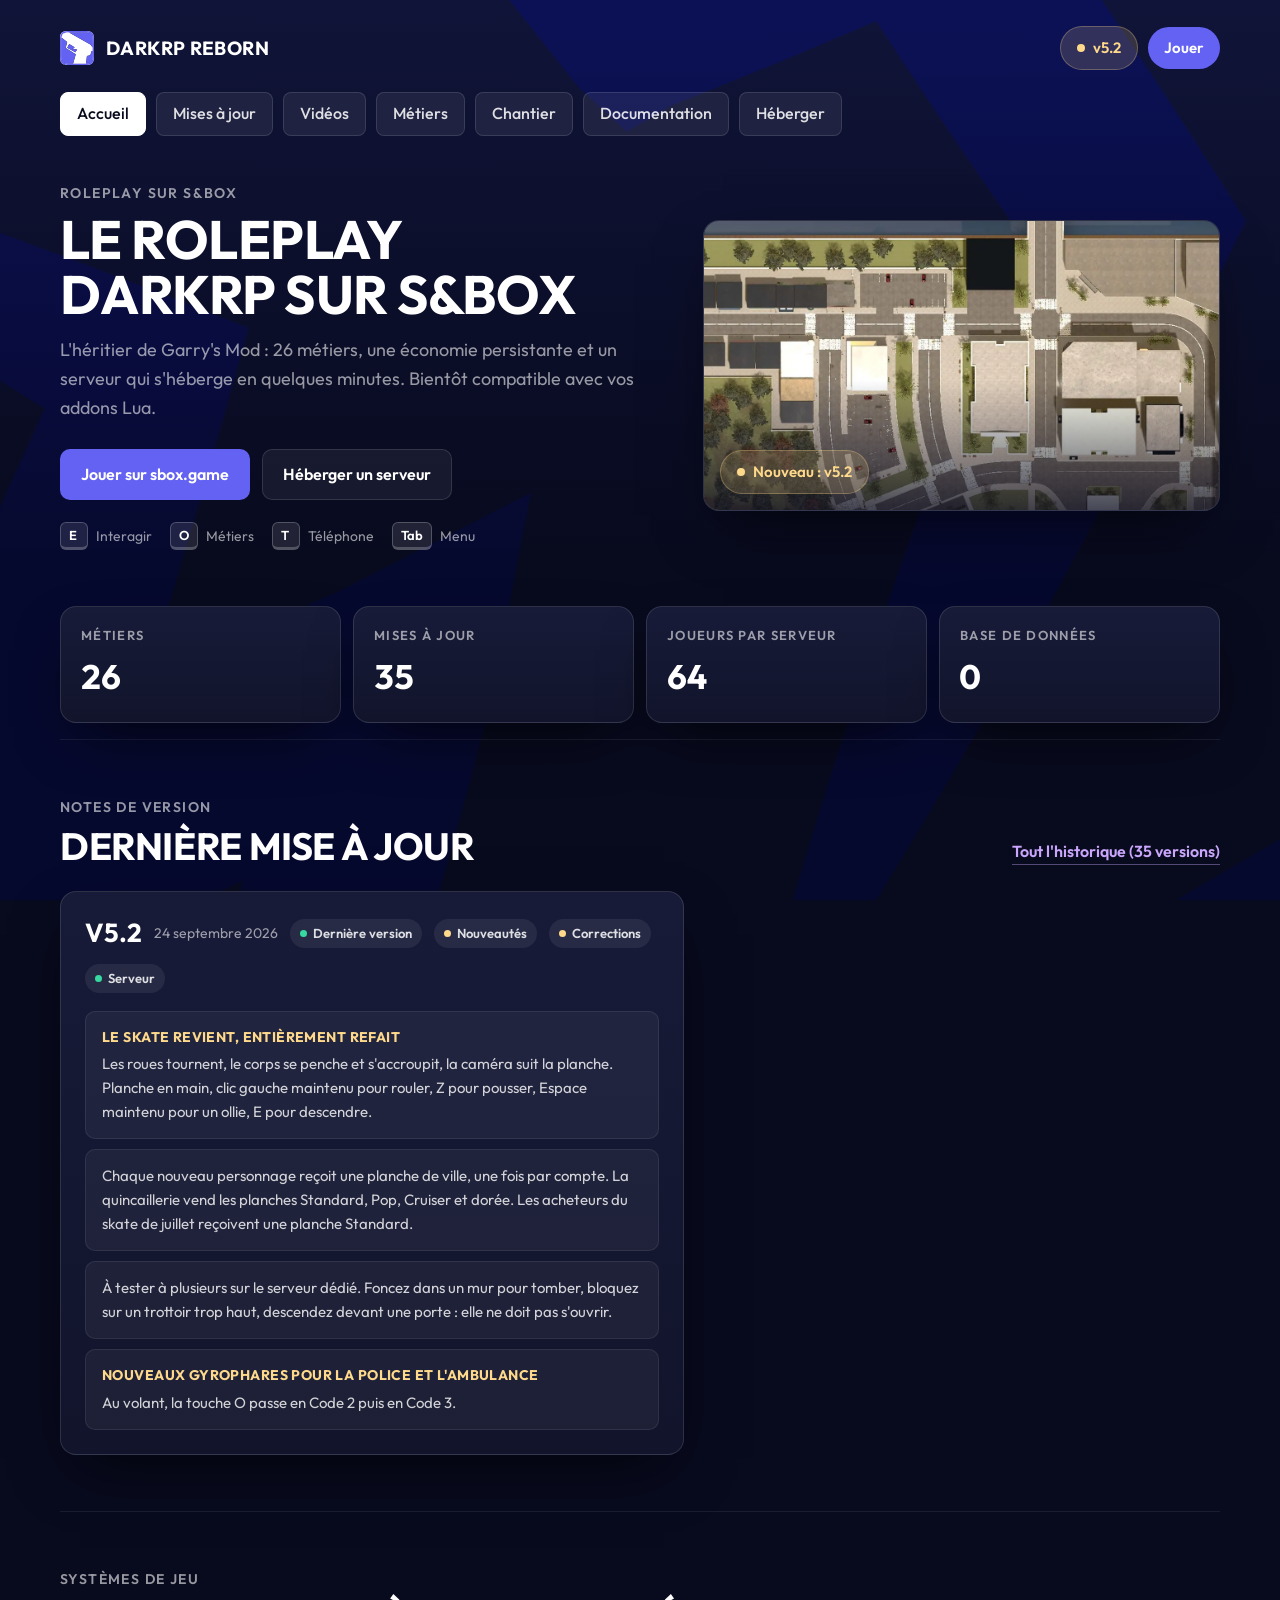
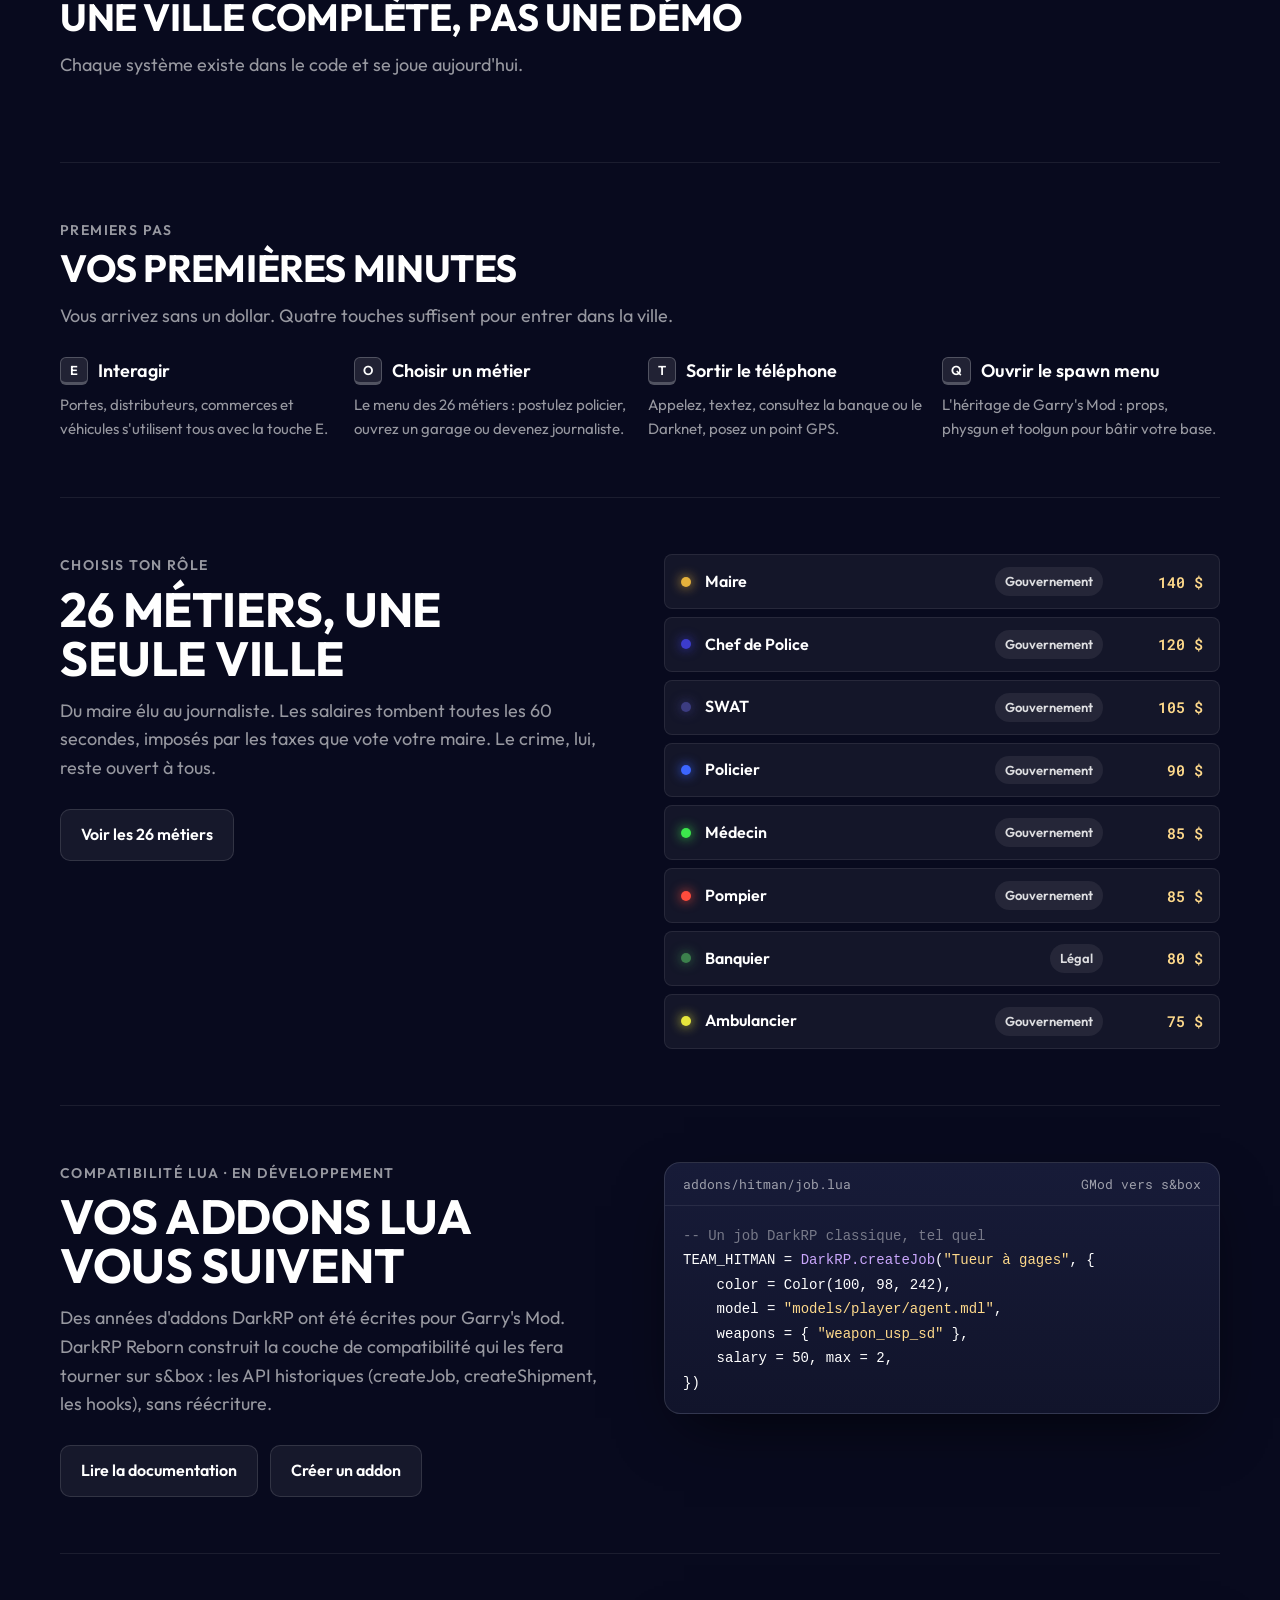
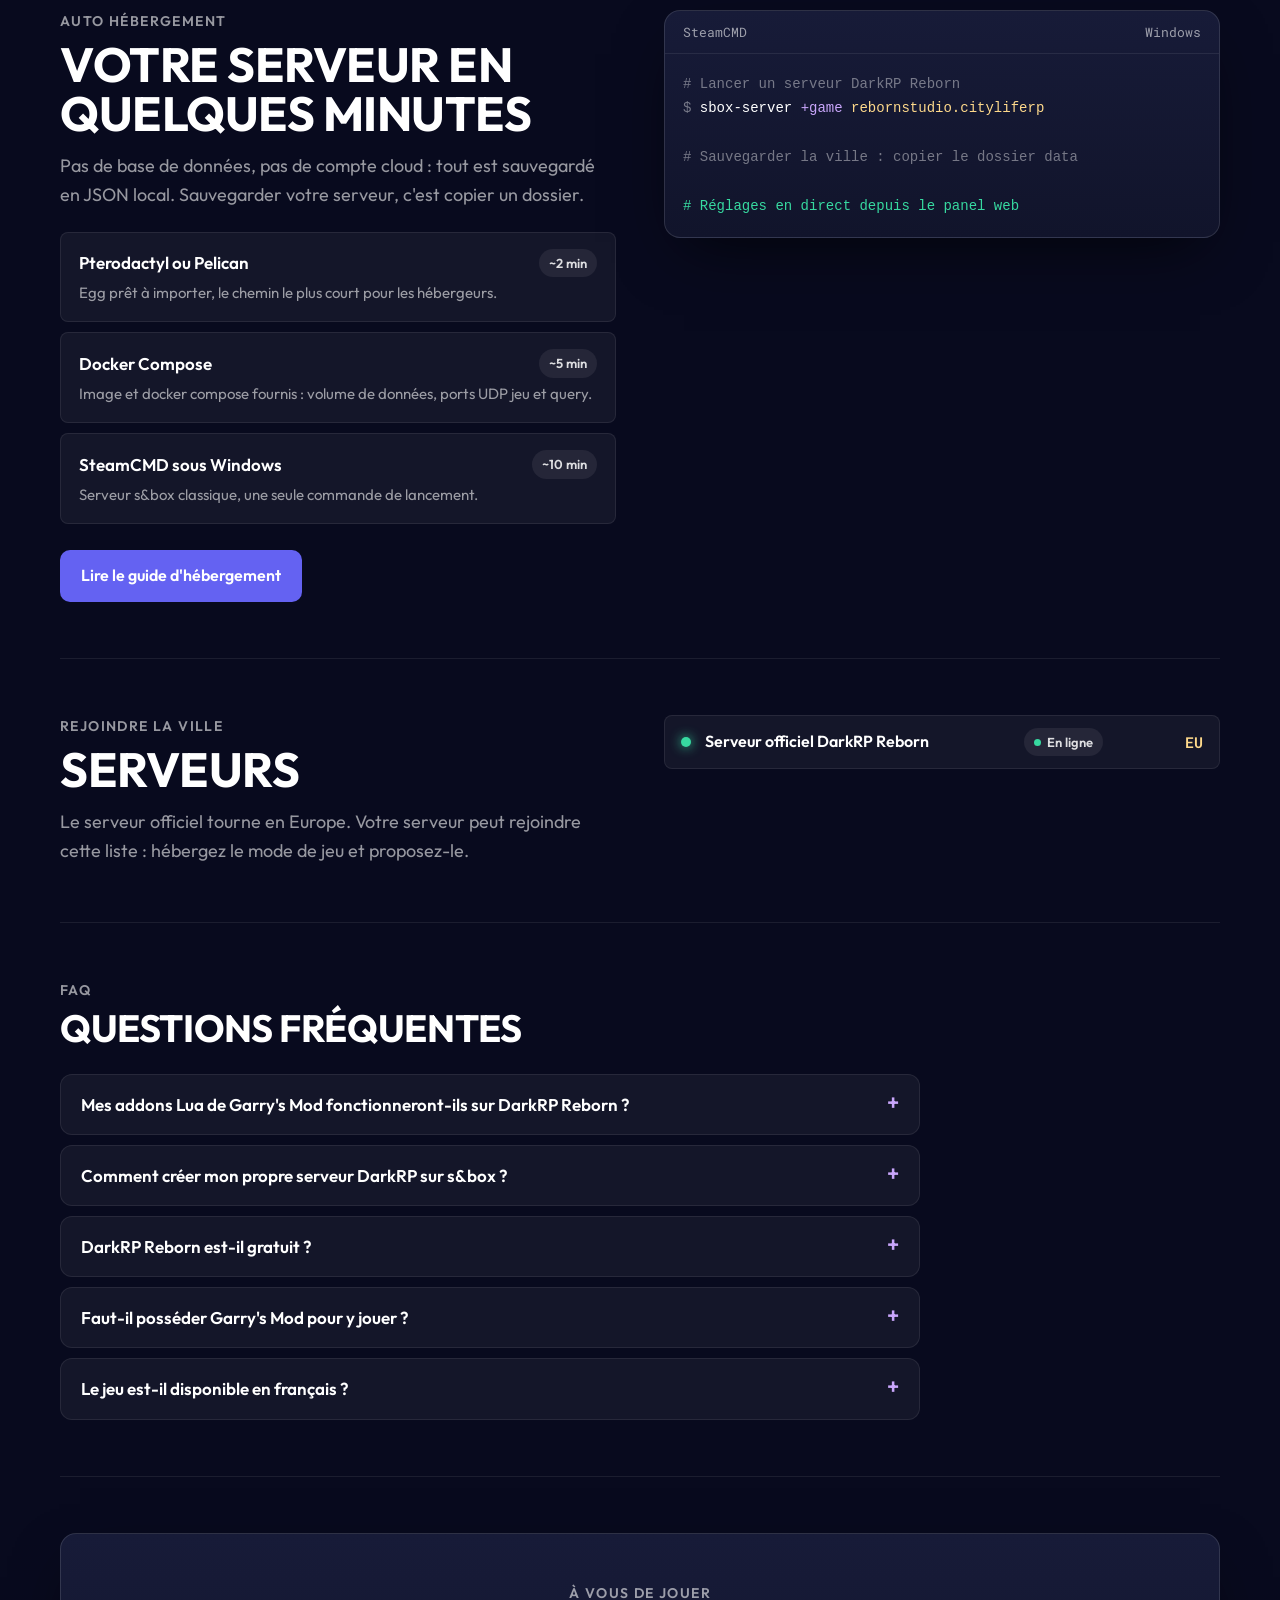
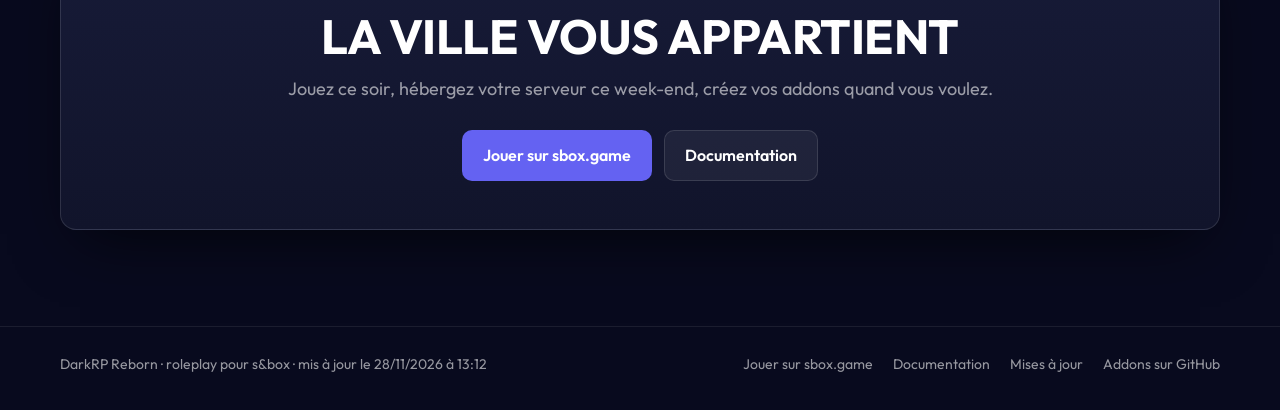
==== index.html @ db67dca1 "Mise à jour 28/11 13:12" ====
<!doctype html>
<html lang="fr">
<head>
<meta charset="utf-8">
<meta name="viewport" content="width=device-width, initial-scale=1, viewport-fit=cover">
<title>DarkRP Reborn</title>
<meta name="description" content="Le roleplay DarkRP sur s&amp;box, avec des métiers, une économie persistante, la police, le crime organisé et un serveur à héberger en quelques minutes.">
<meta name="theme-color" content="#080a1e">
<meta property="og:type" content="website">
<meta property="og:site_name" content="DarkRP Reborn">
<meta property="og:title" content="DarkRP Reborn">
<meta property="og:description" content="Le roleplay DarkRP sur s&amp;box, avec des métiers, une économie persistante, la police, le crime organisé et un serveur à héberger en quelques minutes.">
<meta property="og:url" content="https://saitamareborn.github.io/">

<meta name="twitter:card" content="summary_large_image">
<link rel="canonical" href="https://saitamareborn.github.io/">
<link rel="icon" href="/assets/mark.svg" type="image/svg+xml">
<link rel="preconnect" href="https://fonts.googleapis.com">
<link rel="preconnect" href="https://fonts.gstatic.com" crossorigin>
<link rel="stylesheet" href="https://fonts.googleapis.com/css2?family=Outfit:wght@400;500;600;700&family=Roboto+Mono:wght@400;600&display=swap">
<link rel="stylesheet" href="/assets/site.css?v=80ba9cefb9">
</head>
<body>
<div class="deco" aria-hidden="true"><svg viewBox="0 0 1920 1080" preserveAspectRatio="xMidYMid slice" fill="none" xmlns="http://www.w3.org/2000/svg">
<g id="bg-deco" clip-path="url(#clip0_0_4)">
<path id="Vector 6" d="M1067.5 1353.08C1094.09 1313.46 1120.31 1273.68 1146.17 1233.74C1337.4 938.385 1508.68 634.057 1660.02 320.756L1686.93 265.046L1650.33 207.439C1609.82 143.676 1568.45 80.4899 1526.23 17.8802C1479.93 -50.7831 1432.6 -118.753 1384.25 -186.03L1332.37 -268.159L1237.3 -225.743C1128.71 -169.274 1021.3 -110.367 915.058 -49.0239L1028.27 -27.8661C867.471 -176.189 700.38 -318.635 527.003 -455.205C489.623 -484.649 451.951 -513.82 413.987 -542.718C440.263 -502.894 466.831 -463.343 493.691 -424.066C618.275 -241.885 749.146 -65.5813 886.303 104.846L943.998 158.063L999.52 126.004C1113.65 81.0083 1226.6 33.5756 1338.37 -16.2943L1191.43 -56.0077C1235.67 14.0421 1280.95 83.3985 1327.25 152.062C1369.47 214.671 1412.54 276.705 1456.47 338.162L1446.78 224.844C1312.77 545.936 1198.7 876 1104.59 1215.04C1091.86 1260.89 1079.49 1306.9 1067.5 1353.08Z" fill="#5a6cc4"/>
<path id="Vector 4" d="M-341 100C-295.52 132.521 -249.841 164.639 -203.962 196.353C-29.4812 316.965 147.884 431.743 328.134 540.686L279.419 418.06C185.45 617.676 98.1768 819.777 17.5994 1024.36L-100.042 1329.61L199.746 1190.62C260.688 1162.91 321.344 1134.6 381.714 1105.69C491.444 1053.15 600.229 998.631 708.069 942.142L527.24 798.353C458.807 1167.28 410.656 1540.72 382.786 1918.69C378.685 1974.31 375.023 2030.03 371.8 2085.85C392.592 2033.95 412.944 1981.95 432.857 1929.85C568.173 1575.84 683.207 1217.3 777.96 854.247L829.006 591.491L597.131 710.458C485.511 759.055 374.837 809.624 265.107 862.167C204.737 891.074 144.653 920.579 84.8544 950.681L267.001 1116.94C339.423 909.323 405.15 699.224 464.181 486.64L490.087 393.346L415.466 364.014C219.452 286.963 20.5533 215.746 -181.23 150.365C-234.287 133.173 -287.544 116.385 -341 100Z" fill="#5a6cc4"/>
<path id="Vector 5" d="M1823.35 360C1819.99 391.53 1816.99 423.018 1814.32 454.467C1797.82 649.495 1794.69 842.957 1804.93 1034.85L1851.08 940.722C1774.14 980.713 1698.61 1023.05 1624.49 1067.74C1579.61 1094.8 1535.24 1122.73 1491.39 1151.51L1377.78 1214.31L1473.76 1312.75C1570.26 1397.72 1670.92 1478.33 1775.75 1554.55L1792.08 1442.91C1711.05 1498.51 1631.59 1557.22 1553.7 1619.02C1528.97 1638.63 1504.41 1658.56 1480 1678.8C1510.74 1671.04 1541.33 1662.97 1571.76 1654.59C1667.62 1628.19 1761.9 1598.69 1854.62 1566.09L1942.08 1506.71L1870.95 1454.45C1789.58 1353.57 1704.04 1257.08 1614.34 1164.95L1596.71 1326.19C1642.63 1300.84 1688.04 1274.64 1732.93 1247.58C1807.04 1202.89 1879.74 1155.86 1951.02 1106.48L2007.21 1067.56L1997.17 1012.35C1962.8 823.274 1915.06 635.767 1853.95 449.827C1844.1 419.844 1833.9 389.901 1823.35 360Z" fill="#5a6cc4"/>
</g>
<defs>
<clipPath id="clip0_0_4">
<rect width="1920" height="1080" fill="#5a6cc4"/>
</clipPath>
</defs>
</svg>
</div>
<header class="shell wrap">
  <div class="shell__top">
    <a class="brand" href="/"><img src="/assets/mark.svg" alt="" width="34" height="34"><span>DarkRP Reborn</span></a>
    <div class="shell__pills">
      <a class="pill pill--gold" href="/mises-a-jour/"><span class="dot"></span>v5.2</a>
      <a class="pill pill--purple" href="https://sbox.game/rebornstudio/cityliferp">Jouer</a>
    </div>
  </div>
  <nav class="tabs-nav" aria-label="Sections du site"><a href="/" aria-current="page">Accueil</a><a href="/mises-a-jour/">Mises à jour</a><a href="/videos/">Vidéos</a><a href="/metiers/">Métiers</a><a href="/chantier/">Chantier</a><a href="https://dark-rp-reborn.mintlify.app">Documentation</a><a href="https://dark-rp-reborn.mintlify.app/serveur/heberger">Héberger</a></nav>
</header>
<main class="wrap">
<section class="hero">
  <div class="rise">
    <p class="kicker">Roleplay sur s&amp;box</p>
    <h1 class="title">Le roleplay DarkRP sur s&amp;box</h1>
    <p class="lede">L'héritier de Garry's Mod : 26 métiers, une économie persistante et un serveur qui s'héberge en quelques minutes. Bientôt compatible avec vos addons Lua.</p>
    <div class="btns"><a class="btn btn--primary" href="https://sbox.game/rebornstudio/cityliferp">Jouer sur sbox.game</a><a class="btn btn--ghost" href="https://dark-rp-reborn.mintlify.app/serveur/heberger">Héberger un serveur</a></div>
    <div class="hero-hints"><span><span class="key">E</span>Interagir</span><span><span class="key">O</span>Métiers</span><span><span class="key">T</span>Téléphone</span><span><span class="key">Tab</span>Menu</span></div>
  </div>
  <div class="panel hero-media rise-2"><img src="/img/3684c4869461a1d182d8.webp" alt="Vue aérienne de la ville"><div class="hero-media__tag"><a class="pill pill--gold" href="/mises-a-jour/#v5-2-24-09"><span class="dot"></span>Nouveau : v5.2</a></div></div>
</section>
<dl class="stats rise-3">
  <div class="panel stat"><dt>Métiers</dt><dd>26</dd></div>
  <div class="panel stat"><dt>Mises à jour</dt><dd>35</dd></div>
  <div class="panel stat"><dt>Joueurs par serveur</dt><dd>64</dd></div>
  <div class="panel stat"><dt>Base de données</dt><dd>0</dd></div>
</dl>
<section class="section" id="nouveautes">
  <div class="section__head"><div><p class="kicker">Notes de version</p><h2 class="title">Dernière mise à jour</h2></div><a class="link-more" href="/mises-a-jour/">Tout l'historique (35 versions)</a></div>
  <div class="latest"><article class="panel version" id="v5-2-24-09">
  <div class="version__head"><h2>v5.2</h2><span class="date">24 septembre 2026</span><span class="chip chip--green">Dernière version</span><span class="chip chip--gold">Nouveautés</span><span class="chip chip--gold">Corrections</span><span class="chip chip--green">Serveur</span></div>
  <div class="version__body"><div class="news"><div class="news__item"><div><strong>LE SKATE REVIENT, ENTIÈREMENT REFAIT</strong><p>Les roues tournent, le corps se penche et s&#x27;accroupit, la caméra suit la planche. Planche en main, clic gauche maintenu pour rouler, Z pour pousser, Espace maintenu pour un ollie, E pour descendre.</p></div></div><div class="news__item"><div><p>Chaque nouveau personnage reçoit une planche de ville, une fois par compte. La quincaillerie vend les planches Standard, Pop, Cruiser et dorée. Les acheteurs du skate de juillet reçoivent une planche Standard.</p></div></div><div class="news__item"><div><p>À tester à plusieurs sur le serveur dédié. Foncez dans un mur pour tomber, bloquez sur un trottoir trop haut, descendez devant une porte : elle ne doit pas s&#x27;ouvrir.</p></div></div><div class="news__item"><div><strong>NOUVEAUX GYROPHARES POUR LA POLICE ET L&#x27;AMBULANCE</strong><p>Au volant, la touche O passe en Code 2 puis en Code 3.</p></div></div></div></div>
</article></div>
</section>
<section class="section" id="fonctionnalites">
  <div class="section__head"><div><p class="kicker">Systèmes de jeu</p><h2 class="title">Une ville complète, pas une démo</h2><p class="lede">Chaque système existe dans le code et se joue aujourd'hui.</p></div></div>
  <div class="grid-3"></div>
</section>
<section class="section">
  <div class="section__head"><div><p class="kicker">Premiers pas</p><h2 class="title">Vos premières minutes</h2><p class="lede">Vous arrivez sans un dollar. Quatre touches suffisent pour entrer dans la ville.</p></div></div>
  <div class="steps4"><div class="step4"><h3><span class="key">E</span>Interagir</h3><p>Portes, distributeurs, commerces et véhicules s'utilisent tous avec la touche E.</p></div><div class="step4"><h3><span class="key">O</span>Choisir un métier</h3><p>Le menu des 26 métiers : postulez policier, ouvrez un garage ou devenez journaliste.</p></div><div class="step4"><h3><span class="key">T</span>Sortir le téléphone</h3><p>Appelez, textez, consultez la banque ou le Darknet, posez un point GPS.</p></div><div class="step4"><h3><span class="key">Q</span>Ouvrir le spawn menu</h3><p>L'héritage de Garry's Mod : props, physgun et toolgun pour bâtir votre base.</p></div></div>
</section>
<section class="section" id="metiers">
  <div class="split">
    <div><p class="kicker">Choisis ton rôle</p><h2 class="title">26 métiers, une seule ville</h2>
      <p class="lede">Du maire élu au journaliste. Les salaires tombent toutes les 60 secondes, imposés par les taxes que vote votre maire. Le crime, lui, reste ouvert à tous.</p>
      <div class="btns"><a class="btn btn--ghost" href="/metiers/">Voir les 26 métiers</a></div></div>
    <div class="jobs"><a class="row job" href="/metiers/#mayor" style="--c:#e6b23c"><span class="job__dot"></span><span class="job__name">Maire</span><span class="chip chip--plain">Gouvernement</span><span class="job__pay">140 $</span></a><a class="row job" href="/metiers/#police_chief" style="--c:#3c3ccc"><span class="job__dot"></span><span class="job__name">Chef de Police</span><span class="chip chip--plain">Gouvernement</span><span class="job__pay">120 $</span></a><a class="row job" href="/metiers/#swat" style="--c:#3c3c80"><span class="job__dot"></span><span class="job__name">SWAT</span><span class="chip chip--plain">Gouvernement</span><span class="job__pay">105 $</span></a><a class="row job" href="/metiers/#cop" style="--c:#3c66ff"><span class="job__dot"></span><span class="job__name">Policier</span><span class="chip chip--plain">Gouvernement</span><span class="job__pay">90 $</span></a><a class="row job" href="/metiers/#doctor" style="--c:#3ce64c"><span class="job__dot"></span><span class="job__name">Médecin</span><span class="chip chip--plain">Gouvernement</span><span class="job__pay">85 $</span></a><a class="row job" href="/metiers/#firefighter" style="--c:#ff4c3c"><span class="job__dot"></span><span class="job__name">Pompier</span><span class="chip chip--plain">Gouvernement</span><span class="job__pay">85 $</span></a><a class="row job" href="/metiers/#banker" style="--c:#3c804c"><span class="job__dot"></span><span class="job__name">Banquier</span><span class="chip chip--plain">Légal</span><span class="job__pay">80 $</span></a><a class="row job" href="/metiers/#ambulancier" style="--c:#e6e63c"><span class="job__dot"></span><span class="job__name">Ambulancier</span><span class="chip chip--plain">Gouvernement</span><span class="job__pay">75 $</span></a></div>
  </div>
</section>

<section class="section" id="addons">
  <div class="split">
    <div><p class="kicker">Compatibilité Lua · en développement</p><h2 class="title">Vos addons Lua vous suivent</h2>
      <p class="lede">Des années d'addons DarkRP ont été écrites pour Garry's Mod. DarkRP Reborn construit la couche de compatibilité qui les fera tourner sur s&amp;box : les API historiques (createJob, createShipment, les hooks), sans réécriture.</p>
      <div class="btns"><a class="btn btn--ghost" href="https://dark-rp-reborn.mintlify.app">Lire la documentation</a><a class="btn btn--ghost" href="https://github.com/SaitamaReborn/darkrp-reborn">Créer un addon</a></div></div>
    <div class="panel terminal"><div class="terminal__head"><span>addons/hitman/job.lua</span><span>GMod vers s&amp;box</span></div>
<pre><span class="t-dim">-- Un job DarkRP classique, tel quel</span>
TEAM_HITMAN = <span class="t-kw">DarkRP.createJob</span>(<span class="t-str">"Tueur à gages"</span>, {
    color = Color(100, 98, 242),
    model = <span class="t-str">"models/player/agent.mdl"</span>,
    weapons = { <span class="t-str">"weapon_usp_sd"</span> },
    salary = 50, max = 2,
})</pre></div>
  </div>
</section>
<section class="section" id="heberger">
  <div class="split">
    <div><p class="kicker">Auto hébergement</p><h2 class="title">Votre serveur en quelques minutes</h2>
      <p class="lede">Pas de base de données, pas de compte cloud : tout est sauvegardé en JSON local. Sauvegarder votre serveur, c'est copier un dossier.</p>
      <div class="hosts" style="margin-top:22px">
        <div class="row host"><h3>Pterodactyl ou Pelican</h3><span class="chip chip--plain">~2 min</span><p>Egg prêt à importer, le chemin le plus court pour les hébergeurs.</p></div>
        <div class="row host"><h3>Docker Compose</h3><span class="chip chip--plain">~5 min</span><p>Image et docker compose fournis : volume de données, ports UDP jeu et query.</p></div>
        <div class="row host"><h3>SteamCMD sous Windows</h3><span class="chip chip--plain">~10 min</span><p>Serveur s&amp;box classique, une seule commande de lancement.</p></div>
      </div>
      <div class="btns"><a class="btn btn--primary" href="https://dark-rp-reborn.mintlify.app/serveur/heberger">Lire le guide d'hébergement</a></div></div>
    <div class="panel terminal"><div class="terminal__head"><span>SteamCMD</span><span>Windows</span></div>
<pre><span class="t-dim"># Lancer un serveur DarkRP Reborn</span>
<span class="t-dim">$</span> sbox-server <span class="t-kw">+game</span> <span class="t-str">rebornstudio.cityliferp</span>

<span class="t-dim"># Sauvegarder la ville : copier le dossier data</span>

<span class="t-ok"># Réglages en direct depuis le panel web</span></pre></div>
  </div>
</section>
<section class="section">
  <div class="split">
    <div><p class="kicker">Rejoindre la ville</p><h2 class="title">Serveurs</h2>
      <p class="lede">Le serveur officiel tourne en Europe. Votre serveur peut rejoindre cette liste : hébergez le mode de jeu et proposez-le.</p></div>
    <div class="jobs"><a class="row job" href="https://sbox.game/rebornstudio/cityliferp" style="--c:var(--green)"><span class="job__dot"></span><span class="job__name">Serveur officiel DarkRP Reborn</span><span class="chip chip--green">En ligne</span><span class="job__pay">EU</span></a></div>
  </div>
</section>
<section class="section" id="faq">
  <div class="section__head"><div><p class="kicker">FAQ</p><h2 class="title">Questions fréquentes</h2></div></div>
  <div class="faq"><details><summary>Mes addons Lua de Garry&#x27;s Mod fonctionneront-ils sur DarkRP Reborn ?</summary><p>C&#x27;est l&#x27;objectif de la couche de compatibilité Lua en développement : exposer les API DarkRP historiques (createJob, createShipment, les hooks) sur s&amp;box, pour faire tourner vos addons existants sans réécriture.</p></details><details><summary>Comment créer mon propre serveur DarkRP sur s&amp;box ?</summary><p>Il y a trois méthodes documentées. Un egg Pterodactyl ou Pelican prend environ 2 minutes, Docker Compose environ 5 minutes et SteamCMD sous Windows environ 10 minutes. Aucune base de données n&#x27;est requise, tout est sauvegardé en JSON local. Un panel web règle le branding, l&#x27;économie, les métiers, les joueurs et les bans depuis le navigateur.</p></details><details><summary>DarkRP Reborn est-il gratuit ?</summary><p>Oui. Jouer est gratuit, héberger son serveur aussi. Il ne vous faut qu&#x27;un serveur s&amp;box, chez vous ou chez un hébergeur.</p></details><details><summary>Faut-il posséder Garry&#x27;s Mod pour y jouer ?</summary><p>Non. DarkRP Reborn tourne sur s&amp;box, le successeur de Garry&#x27;s Mod développé par Facepunch, et se lance directement depuis sbox.game.</p></details><details><summary>Le jeu est-il disponible en français ?</summary><p>Oui, l&#x27;interface est en français par défaut. L&#x27;anglais, l&#x27;espagnol, l&#x27;allemand et le portugais sont aussi disponibles.</p></details></div>
</section>
<section class="section"><div class="panel cta"><p class="kicker">À vous de jouer</p><h2 class="title">La ville vous appartient</h2><p class="lede">Jouez ce soir, hébergez votre serveur ce week-end, créez vos addons quand vous voulez.</p><div class="btns"><a class="btn btn--primary" href="https://sbox.game/rebornstudio/cityliferp">Jouer sur sbox.game</a><a class="btn btn--ghost" href="https://dark-rp-reborn.mintlify.app">Documentation</a></div></div></section>
</main>
<footer class="foot">
  <div class="wrap">
    <div>DarkRP Reborn · roleplay pour s&amp;box · mis à jour le 28/11/2026 à 13:12</div>
    <nav aria-label="Liens">
      <a href="https://sbox.game/rebornstudio/cityliferp">Jouer sur sbox.game</a><a href="https://dark-rp-reborn.mintlify.app">Documentation</a><a href="/mises-a-jour/">Mises à jour</a><a href="https://github.com/SaitamaReborn/darkrp-reborn">Addons sur GitHub</a>
    </nav>
  </div>
</footer>
<dialog class="lightbox" id="lightbox" aria-label="Image agrandie">
  <button type="button" class="close"><span class="key">Échap</span> Fermer</button>
  <img alt=""><p></p>
</dialog>
<script src="/assets/site.js?v=80ba9cefb9" defer></script>
</body>
</html>
---- assets/site.css ----
/* DarkRP Reborn website. Tokens mirror the in-game TAB menu kit (_tabkit.scss). */
:root {
  color-scheme: dark;
  --ink: #080a1e;
  --ink-top: #101438;
  --panel-top: #171b38;
  --panel-bot: #11142b;
  --purple: #6462f2;
  --purple-hi: #7876ff;
  --lilac: #c9a6fb;
  --gold: #fed98b;
  --green: #37d9a0;
  --danger: #e5484d;
  --text: #ffffff;
  --muted: rgba(255, 255, 255, 0.58);
  --muted-2: rgba(255, 255, 255, 0.42);
  --line: rgba(255, 255, 255, 0.12);
  --line-2: rgba(255, 255, 255, 0.08);
  --fill: rgba(255, 255, 255, 0.05);
  --fill-hi: rgba(255, 255, 255, 0.09);
  --shadow: 0 24px 60px -20px rgba(0, 0, 0, 0.7);
  --ease: cubic-bezier(0.16, 1, 0.3, 1);
  --font: "Outfit", "Segoe UI", system-ui, sans-serif;
  --mono: "Roboto Mono", ui-monospace, Consolas, monospace;
  --wrap: 1240px;
  --gutter: clamp(16px, 4vw, 40px);
}

* { box-sizing: border-box; }
html { scroll-behavior: smooth; }
body {
  margin: 0;
  min-height: 100vh;
  background: linear-gradient(180deg, var(--ink-top) 0%, var(--ink) 62%) fixed, var(--ink);
  color: var(--text);
  font: 400 16px/1.6 var(--font);
  -webkit-font-smoothing: antialiased;
}
img, video { max-width: 100%; display: block; }
a { color: inherit; }
:focus-visible { outline: 2px solid var(--lilac); outline-offset: 3px; border-radius: 8px; }
::selection { background: rgba(100, 98, 242, 0.45); }

/* The faceted "éclairs" behind every screen, blended exactly like the game. */
.deco {
  position: fixed; inset: 0; z-index: -1; pointer-events: none;
  mix-blend-mode: overlay;
}
.deco svg { width: 100%; height: 100%; }

.wrap { max-width: var(--wrap); margin: 0 auto; padding-inline: var(--gutter); }

/* ---------- shell: top bar + tab row, like the TAB menu ---------- */
.shell { padding-block: 26px 8px; }
.shell__top { display: flex; align-items: center; justify-content: space-between; gap: 16px; }
.brand { display: inline-flex; align-items: center; gap: 12px; text-decoration: none; }
.brand img { width: 34px; height: 34px; }
.brand span { font-weight: 700; font-size: 19px; letter-spacing: 0.02em; text-transform: uppercase; }
.shell__pills { display: flex; align-items: center; gap: 10px; }
.pill {
  display: inline-flex; align-items: center; gap: 8px;
  padding: 9px 16px; border-radius: 999px;
  font-weight: 600; font-size: 15px; text-decoration: none; white-space: nowrap;
  transition: transform 160ms var(--ease), background-color 160ms var(--ease);
}
.pill:hover { transform: translateY(-1px); }
.pill--gold { background: rgba(254, 217, 139, 0.16); color: var(--gold); border: 1px solid rgba(254, 217, 139, 0.28); }
.pill--purple { background: var(--purple); color: #fff; }
.pill--purple:hover { background: var(--purple-hi); }
.pill .dot { width: 8px; height: 8px; border-radius: 50%; background: currentColor; }

.tabs-nav { display: flex; gap: 10px; margin-top: 22px; overflow-x: auto; scrollbar-width: none; padding-bottom: 4px; }
.tabs-nav::-webkit-scrollbar { display: none; }
.tabs-nav a {
  flex: none; padding: 8px 16px; border-radius: 8px;
  background: rgba(255, 255, 255, 0.07); border: 1px solid var(--line);
  color: rgba(255, 255, 255, 0.86); font-size: 16px; font-weight: 500; text-decoration: none;
  transition: background-color 140ms var(--ease), border-color 140ms var(--ease);
}
.tabs-nav a:hover { background: var(--fill-hi); border-color: rgba(255, 255, 255, 0.2); }
.tabs-nav a[aria-current="page"] { background: #fff; color: var(--ink); border-color: #fff; }

/* ---------- page head: kicker + big uppercase title ---------- */
.head { padding-block: 34px 26px; display: flex; flex-wrap: wrap; align-items: flex-end; justify-content: space-between; gap: 16px 24px; }
.kicker { margin: 0 0 8px; font-size: 14px; font-weight: 600; color: var(--muted); letter-spacing: 0.1em; text-transform: uppercase; }
.title { margin: 0; font-size: clamp(34px, 5vw, 48px); font-weight: 700; line-height: 1.02; letter-spacing: -0.01em; text-transform: uppercase; text-wrap: balance; }
.lede { margin: 14px 0 0; max-width: 62ch; color: var(--muted); font-size: 18px; }
.meta-pill { display: inline-flex; align-items: center; gap: 8px; padding: 10px 16px; border-radius: 999px; border: 1px solid var(--line); background: linear-gradient(180deg, var(--panel-top), var(--panel-bot)); font-weight: 600; font-size: 15px; }

/* ---------- panels and rows ---------- */
.panel {
  border-radius: 16px; border: 1px solid var(--line);
  background: linear-gradient(180deg, var(--panel-top) 0%, var(--panel-bot) 100%);
  box-shadow: var(--shadow);
}
.pad { padding: 24px; }
.panel-title { margin: 0 0 16px; font-size: 14px; font-weight: 600; color: var(--muted); letter-spacing: 0.1em; text-transform: uppercase; }
.row {
  display: flex; align-items: center; gap: 14px; padding: 12px 16px; border-radius: 8px;
  background: var(--fill); border: 1px solid var(--line-2);
  transition: background-color 140ms var(--ease), transform 140ms var(--ease), border-color 140ms var(--ease);
}
a.row { text-decoration: none; }
a.row:hover, .row--hover:hover { background: var(--fill-hi); transform: translateY(-2px); border-color: rgba(255, 255, 255, 0.18); }

.section { padding-block: 56px; border-top: 1px solid var(--line-2); }
.section:first-of-type { border-top: 0; }
.section__head { display: flex; flex-wrap: wrap; align-items: flex-end; justify-content: space-between; gap: 12px 24px; margin-bottom: 26px; }
.section__head .title { font-size: clamp(28px, 4vw, 38px); }
.link-more { color: var(--lilac); font-weight: 600; text-decoration: none; border-bottom: 1px solid rgba(201, 166, 251, 0.4); }
.link-more:hover { border-color: var(--lilac); }

.btn { display: inline-flex; align-items: center; gap: 8px; padding: 12px 20px; border-radius: 10px; font-weight: 600; font-size: 16px; text-decoration: none; border: 1px solid transparent; cursor: pointer; transition: background-color 140ms var(--ease), transform 140ms var(--ease); }
.btn:hover { transform: translateY(-1px); }
.btn--primary { background: var(--purple); color: #fff; }
.btn--primary:hover { background: var(--purple-hi); }
.btn--ghost { background: rgba(255, 255, 255, 0.06); border-color: var(--line); color: #fff; }
.btn--ghost:hover { background: var(--fill-hi); }
.btns { display: flex; flex-wrap: wrap; gap: 12px; margin-top: 26px; }

.chip { display: inline-flex; align-items: center; gap: 6px; padding: 4px 10px; border-radius: 999px; font-size: 13px; font-weight: 600; background: rgba(255, 255, 255, 0.07); color: rgba(255, 255, 255, 0.85); white-space: nowrap; }
.chip::before { content: ""; width: 7px; height: 7px; border-radius: 50%; background: var(--c, var(--lilac)); }
.chip--gold { --c: var(--gold); }
.chip--green { --c: var(--green); }
.chip--purple { --c: var(--purple); }
.chip--red { --c: var(--danger); }
.chip--plain::before { display: none; }
.vpill { display: inline-block; padding: 5px 11px; border-radius: 8px; background: rgba(254, 217, 139, 0.14); color: var(--gold); font: 600 14px var(--mono); }
.date { color: var(--muted); font-size: 14px; }

.key { display: inline-grid; place-items: center; min-width: 28px; height: 28px; padding: 0 8px; border-radius: 6px; background: rgba(255, 255, 255, 0.1); border: 1px solid rgba(255, 255, 255, 0.22); border-bottom-width: 3px; font: 600 13px var(--font); color: #fff; }

/* ---------- home ---------- */
.hero { display: grid; grid-template-columns: minmax(0, 1.15fr) minmax(0, 1fr); gap: clamp(24px, 4vw, 48px); align-items: center; padding-block: 34px 40px; }
.hero .title { font-size: clamp(36px, 4.4vw, 54px); }
.hero-media { position: relative; overflow: hidden; border-radius: 16px; aspect-ratio: 16 / 9; }
.hero-media video, .hero-media img { width: 100%; height: 100%; object-fit: cover; }
.hero-media::after { content: ""; position: absolute; inset: 0; background: linear-gradient(180deg, rgba(8, 10, 30, 0) 55%, rgba(8, 10, 30, 0.75) 100%); pointer-events: none; }
.hero-media__tag { position: absolute; left: 16px; bottom: 16px; z-index: 1; display: flex; align-items: center; gap: 10px; }
.hero-media__tag a { text-decoration: none; }
.hero-hints { display: flex; flex-wrap: wrap; gap: 8px 18px; margin-top: 22px; color: var(--muted); font-size: 14px; }
.hero-hints span { display: inline-flex; align-items: center; gap: 8px; }

.stats { display: grid; grid-template-columns: repeat(4, minmax(0, 1fr)); gap: 12px; }
.stat { padding: 18px 20px; }
.stat dt { font-size: 13px; font-weight: 600; color: var(--muted); letter-spacing: 0.1em; text-transform: uppercase; }
.stat dd { margin: 4px 0 0; font-size: 34px; font-weight: 700; font-variant-numeric: tabular-nums; }

.grid-3 { display: grid; grid-template-columns: repeat(3, minmax(0, 1fr)); gap: 16px; }
.grid-2 { display: grid; grid-template-columns: repeat(2, minmax(0, 1fr)); gap: 16px; }
.feature { overflow: hidden; display: flex; flex-direction: column; }
.feature img { aspect-ratio: 16 / 9; object-fit: cover; width: 100%; border-bottom: 1px solid var(--line-2); }
.feature img.contain { object-fit: contain; background: radial-gradient(circle at 50% 50%, #242a5c 0%, var(--panel-bot) 75%); padding-block: 10px; }
.feature__body { padding: 18px 20px 22px; }
.feature h3 { margin: 0 0 6px; font-size: 19px; font-weight: 600; }
.feature p { margin: 0; color: var(--muted); font-size: 15px; }

.steps4 { display: grid; grid-template-columns: repeat(4, minmax(0, 1fr)); gap: 16px; }
.step4 h3 { display: flex; align-items: center; gap: 10px; margin: 0 0 8px; font-size: 18px; font-weight: 600; }
.step4 p { margin: 0; color: var(--muted); font-size: 15px; }

.latest { display: grid; grid-template-columns: minmax(0, 1.2fr) minmax(0, 1fr); gap: 16px; align-items: start; }
.latest__head { display: flex; flex-wrap: wrap; align-items: center; gap: 10px; margin-bottom: 14px; }

.split { display: grid; grid-template-columns: minmax(0, 1fr) minmax(0, 1fr); gap: clamp(20px, 4vw, 48px); align-items: start; }
.terminal { font: 14px/1.75 var(--mono); overflow-x: auto; }
.terminal__head { display: flex; justify-content: space-between; padding: 12px 18px; border-bottom: 1px solid var(--line-2); color: var(--muted); font: 13px var(--mono); }
.terminal pre { margin: 0; padding: 18px; }
.t-dim { color: var(--muted-2); }
.t-ok { color: var(--green); }
.t-kw { color: var(--lilac); }
.t-str { color: var(--gold); }

.hosts { display: grid; gap: 10px; }
.host { display: grid; grid-template-columns: 1fr auto; gap: 4px 12px; padding: 16px 18px; }
.host h3 { margin: 0; font-size: 17px; font-weight: 600; }
.host p { grid-column: 1 / -1; margin: 0; color: var(--muted); font-size: 15px; }
.host .chip { align-self: start; }

.faq { display: grid; gap: 10px; max-width: 860px; }
.faq details { border-radius: 12px; border: 1px solid var(--line-2); background: var(--fill); }
.faq summary { cursor: pointer; list-style: none; padding: 16px 20px; font-weight: 600; font-size: 17px; display: flex; justify-content: space-between; gap: 16px; }
.faq summary::-webkit-details-marker { display: none; }
.faq summary::after { content: "+"; color: var(--lilac); font-size: 22px; line-height: 1; }
.faq details[open] summary::after { content: "−"; }
.faq details p { margin: 0; padding: 0 20px 18px; color: var(--muted); }

.cta { text-align: center; padding: 48px 24px; }
.cta .btns { justify-content: center; }
.cta .lede { margin-inline: auto; }

/* ---------- jobs ---------- */
.jobs { display: grid; gap: 8px; }
.job { display: grid; grid-template-columns: 10px minmax(0, 1fr) auto auto; gap: 14px; align-items: center; }
.job__dot { width: 10px; height: 10px; border-radius: 50%; background: var(--c); box-shadow: 0 0 12px var(--c); }
.job__name { font-weight: 600; }
.job__pay { font: 600 15px var(--mono); color: var(--gold); min-width: 86px; text-align: right; }
details.job-card { border-radius: 10px; border: 1px solid var(--line-2); background: var(--fill); }
details.job-card summary { list-style: none; cursor: pointer; padding: 14px 16px; }
details.job-card summary::-webkit-details-marker { display: none; }
details.job-card[open] { background: var(--fill-hi); }
.job-card__body { padding: 0 16px 16px 40px; color: var(--muted); font-size: 15px; display: grid; gap: 10px; }
.job-card__facts { display: flex; flex-wrap: wrap; gap: 8px; }
details.job-card summary .chip { display: none; }

/* ---------- two column pages with a rail (updates, jobs, docs) ---------- */
.layout { display: grid; grid-template-columns: 250px minmax(0, 1fr); gap: 28px; align-items: start; padding-bottom: 72px; }
.rail { position: sticky; top: 18px; max-height: calc(100vh - 36px); overflow-y: auto; padding: 18px; scrollbar-width: thin; }
.rail h2 { margin: 16px 0 8px; font-size: 12px; font-weight: 600; color: var(--muted-2); letter-spacing: 0.12em; text-transform: uppercase; }
.rail h2:first-child { margin-top: 0; }
.rail ul { list-style: none; margin: 0; padding: 0 0 0 10px; border-left: 1px solid var(--line); display: grid; gap: 2px; }
.rail a { display: flex; justify-content: space-between; gap: 8px; padding: 6px 10px; border-radius: 6px; color: rgba(255, 255, 255, 0.78); text-decoration: none; font-size: 15px; }
.rail a:hover { background: var(--fill-hi); color: #fff; }
.rail a[aria-current="true"], .rail a.is-active { background: rgba(100, 98, 242, 0.22); color: #fff; }
.rail small { color: var(--muted-2); font: 12px var(--mono); }

/* ---------- updates ---------- */
.versions { display: grid; gap: 22px; }
.version { scroll-margin-top: 20px; }
.version__head { display: flex; flex-wrap: wrap; align-items: center; gap: 10px 12px; padding: 20px 24px 0; }
.version__head h2 { margin: 0; font-size: 26px; font-weight: 700; text-transform: uppercase; }
.version__body { padding: 18px 24px 24px; display: grid; gap: 14px; }
.version__video { position: relative; border-radius: 12px; overflow: hidden; background: #000; aspect-ratio: 16 / 9; }
.version__video video { width: 100%; height: 100%; }
.news { display: grid; gap: 10px; }
.news__item { display: grid; grid-template-columns: minmax(0, 1fr); gap: 14px; padding: 14px 16px; border-radius: 10px; background: var(--fill); border: 1px solid var(--line-2); }
.news__item.has-img { grid-template-columns: 180px minmax(0, 1fr); align-items: center; }
.news__item img { width: 180px; aspect-ratio: 16 / 10; object-fit: cover; border-radius: 8px; }
.news__item strong { display: block; color: var(--gold); font-weight: 700; font-size: 14px; letter-spacing: 0.03em; margin-bottom: 4px; }
.news__item p { margin: 0; color: rgba(255, 255, 255, 0.8); font-size: 15px; }
.fixes { list-style: none; margin: 4px 0 0; padding: 0; display: grid; gap: 8px; }
.fixes li { position: relative; padding-left: 20px; color: var(--muted); font-size: 15px; }
.fixes li::before { content: ""; position: absolute; left: 2px; top: 9px; width: 7px; height: 7px; border-radius: 50%; background: var(--green); }
.fixes-title { margin: 6px 0 0; font-size: 13px; font-weight: 600; color: var(--muted-2); letter-spacing: 0.1em; text-transform: uppercase; }

/* ---------- videos ---------- */
.player { overflow: hidden; }
.player video { width: 100%; aspect-ratio: 16 / 9; background: #000; }
.player__meta { display: flex; flex-wrap: wrap; align-items: center; gap: 10px 14px; padding: 16px 20px; }
.player__meta h2 { margin: 0; font-size: 22px; font-weight: 600; }
.vgrid { display: grid; grid-template-columns: repeat(3, minmax(0, 1fr)); gap: 16px; margin-top: 16px; }
.vcard { all: unset; cursor: pointer; display: block; border-radius: 14px; overflow: hidden; border: 1px solid var(--line); background: linear-gradient(180deg, var(--panel-top), var(--panel-bot)); transition: transform 160ms var(--ease), border-color 160ms var(--ease); }
.vcard:hover, .vcard:focus-visible { transform: translateY(-3px); border-color: rgba(255, 255, 255, 0.24); }
.vcard[aria-pressed="true"] { border-color: var(--purple); }
.vcard img { width: 100%; aspect-ratio: 16 / 9; object-fit: cover; }
.vcard__meta { display: flex; justify-content: space-between; align-items: center; gap: 10px; padding: 12px 14px; }
.vcard__meta span:last-child { color: var(--muted); font: 13px var(--mono); }
.clips { display: grid; grid-template-columns: repeat(3, minmax(0, 1fr)); gap: 12px; }
.clips video { width: 100%; aspect-ratio: 16 / 9; object-fit: cover; border-radius: 12px; border: 1px solid var(--line-2); }

/* ---------- workshop (3D props) ---------- */
.obj { padding: 22px 0; border-top: 1px solid var(--line-2); }
.obj header { display: flex; flex-wrap: wrap; align-items: center; gap: 8px 14px; margin-bottom: 14px; }
.obj h3 { margin: 0; font-size: 22px; font-weight: 700; text-transform: uppercase; }
.obj code { font: 12px var(--mono); color: var(--muted-2); }
.obj .when { font: 12px var(--mono); color: var(--muted); }
.track { display: flex; gap: 4px; margin-left: auto; }
.seg { width: 34px; height: 6px; border-radius: 3px; background: rgba(255, 255, 255, 0.12); }
.seg.done { background: var(--green); }
.seg.skip { background: repeating-linear-gradient(135deg, rgba(255, 255, 255, 0.14) 0 4px, transparent 4px 7px); }
.strip { display: grid; grid-template-columns: repeat(4, minmax(0, 1fr)); gap: 12px; }
.shot { margin: 0; display: grid; gap: 8px; }
.shot .zoom { all: unset; cursor: zoom-in; display: block; border-radius: 12px; overflow: hidden; background: var(--panel-bot); }
.shot img { width: 100%; aspect-ratio: 4 / 3; object-fit: contain; }
.shot figcaption { font-size: 13px; color: var(--muted); }
.shot figcaption b { font: 600 11px var(--mono); color: var(--lilac); margin-right: 4px; }
.shot .ph { aspect-ratio: 4 / 3; display: grid; place-items: center; text-align: center; padding: 16px; border-radius: 12px; border: 1px dashed var(--line); color: var(--muted); font-size: 13px; }
.spin-hero { display: grid; grid-template-columns: minmax(0, 1.1fr) minmax(0, 1fr); gap: clamp(20px, 4vw, 48px); align-items: center; margin-bottom: 28px; }
.spin-hero .panel { overflow: hidden; background: radial-gradient(circle at 50% 42%, #2a2f5a 0%, var(--panel-bot) 70%); }

/* ---------- docs ---------- */
.docs { display: grid; grid-template-columns: 250px minmax(0, 1fr) 210px; gap: 32px; align-items: start; padding-bottom: 72px; }
.docs .rail a { font-size: 14px; }
.search { position: relative; margin-bottom: 14px; }
.search input { width: 100%; padding: 10px 12px; border-radius: 8px; border: 1px solid var(--line); background: rgba(0, 0, 0, 0.25); color: #fff; font: 15px var(--font); }
.search input::placeholder { color: var(--muted-2); }
.search-results { position: absolute; left: 0; right: 0; top: calc(100% + 6px); z-index: 5; display: grid; gap: 2px; padding: 6px; border-radius: 10px; border: 1px solid var(--line); background: var(--panel-bot); box-shadow: var(--shadow); max-height: 60vh; overflow: auto; }
.search-results a { display: block; padding: 8px 10px; border-radius: 6px; text-decoration: none; }
.search-results a:hover, .search-results a.is-active { background: rgba(100, 98, 242, 0.22); }
.search-results small { display: block; color: var(--muted); font-size: 12px; }
.toc { position: sticky; top: 18px; font-size: 14px; }
.toc p { margin: 0 0 10px; font-size: 12px; font-weight: 600; color: var(--muted-2); letter-spacing: 0.12em; text-transform: uppercase; }
.toc a { display: block; padding: 4px 0 4px 12px; border-left: 1px solid var(--line); color: var(--muted); text-decoration: none; }
.toc a.lvl3 { padding-left: 24px; font-size: 13px; }
.toc a:hover, .toc a.is-active { color: #fff; border-color: var(--lilac); }
.article { min-width: 0; }
.article__desc { margin: 12px 0 0; color: var(--muted); font-size: 18px; max-width: 70ch; }
.prose { margin-top: 28px; font-size: 16px; line-height: 1.7; }
.prose > * { max-width: 78ch; }
.prose h2 { margin: 2.2em 0 0.6em; font-size: 26px; font-weight: 700; scroll-margin-top: 20px; }
.prose h3 { margin: 1.8em 0 0.5em; font-size: 20px; font-weight: 600; scroll-margin-top: 20px; }
.prose h4 { margin: 1.4em 0 0.4em; font-size: 17px; font-weight: 600; }
.prose p, .prose li { color: rgba(255, 255, 255, 0.82); }
.prose a { color: var(--lilac); text-decoration-color: rgba(201, 166, 251, 0.4); text-underline-offset: 3px; }
.prose a:hover { text-decoration-color: var(--lilac); }
.prose code { font: 0.9em var(--mono); background: rgba(255, 255, 255, 0.08); padding: 2px 6px; border-radius: 5px; }
.prose ul, .prose ol { padding-left: 1.4em; }
.prose hr { border: 0; border-top: 1px solid var(--line); margin: 2em 0; }
.prose img { border-radius: 12px; border: 1px solid var(--line-2); }
.prose blockquote { margin: 1.2em 0; padding: 4px 18px; border-left: 3px solid var(--purple); color: var(--muted); }
.prose .table { overflow-x: auto; max-width: 100%; margin: 1.2em 0; border-radius: 10px; border: 1px solid var(--line); }
.prose table { width: 100%; border-collapse: collapse; font-size: 15px; }
.prose th, .prose td { padding: 10px 14px; text-align: left; border-bottom: 1px solid var(--line-2); vertical-align: top; }
.prose th { background: rgba(255, 255, 255, 0.05); font-weight: 600; }
.prose tr:last-child td { border-bottom: 0; }
.code { max-width: 100% !important; margin: 1.2em 0; border-radius: 12px; border: 1px solid var(--line); background: #0b0d22; overflow: hidden; }
.code__head { display: flex; justify-content: space-between; align-items: center; gap: 12px; padding: 8px 10px 8px 16px; border-bottom: 1px solid var(--line-2); }
.code__title { font: 13px var(--mono); color: var(--muted); }
.code__copy { all: unset; cursor: pointer; padding: 4px 10px; border-radius: 6px; font: 600 12px var(--font); color: var(--muted); background: rgba(255, 255, 255, 0.06); }
.code__copy:hover { color: #fff; background: rgba(255, 255, 255, 0.12); }
.code pre { margin: 0; padding: 16px; overflow-x: auto; }
.prose .code code { background: none; padding: 0; font: 14px/1.7 var(--mono); color: #e7e8f7; }
.callout { max-width: 78ch; margin: 1.2em 0; padding: 14px 18px; border-radius: 12px; border: 1px solid var(--line); background: rgba(100, 98, 242, 0.1); border-left: 3px solid var(--purple); }
.callout--tip, .callout--check { background: rgba(55, 217, 160, 0.08); border-left-color: var(--green); }
.callout--warning { background: rgba(254, 217, 139, 0.08); border-left-color: var(--gold); }
.callout__title { margin: 0 0 4px !important; font-weight: 600; color: #fff !important; }
.callout__body > :first-child { margin-top: 0; }
.callout__body > :last-child { margin-bottom: 0; }
.cards { display: grid; gap: 12px; margin: 1.2em 0; max-width: 100% !important; grid-template-columns: repeat(2, minmax(0, 1fr)); }
.cards--1 { grid-template-columns: 1fr; }
.cards--3 { grid-template-columns: repeat(3, minmax(0, 1fr)); }
.cards--4 { grid-template-columns: repeat(4, minmax(0, 1fr)); }
.card { display: grid; gap: 6px; padding: 16px 18px; border-radius: 12px; border: 1px solid var(--line); background: linear-gradient(180deg, var(--panel-top), var(--panel-bot)); text-decoration: none !important; transition: transform 140ms var(--ease), border-color 140ms var(--ease); }
a.card:hover { transform: translateY(-2px); border-color: rgba(255, 255, 255, 0.24); }
.card__title { font-weight: 600; color: #fff; }
.card__body { color: var(--muted); font-size: 15px; }
.card__body p { margin: 0; color: inherit; }
.steps { list-style: none; counter-reset: step; padding: 0 !important; margin: 1.2em 0; display: grid; gap: 4px; }
.step { counter-increment: step; position: relative; padding: 0 0 18px 46px; border-left: 1px solid var(--line); margin-left: 15px; }
.step:last-child { border-left-color: transparent; }
.step::before { content: counter(step); position: absolute; left: -16px; top: -2px; width: 30px; height: 30px; display: grid; place-items: center; border-radius: 50%; background: var(--purple); color: #fff; font: 600 14px var(--font); }
.step__title { margin: 0 0 4px !important; font-weight: 600; color: #fff !important; }
.tabs { margin: 1.2em 0; max-width: 100% !important; }
.tabs__bar { display: flex; gap: 6px; flex-wrap: wrap; margin-bottom: 8px; }
.tabs__btn { all: unset; cursor: pointer; padding: 6px 12px; border-radius: 8px; font: 500 14px var(--font); color: var(--muted); background: rgba(255, 255, 255, 0.06); border: 1px solid var(--line-2); }
.tabs__btn[aria-selected="true"] { background: #fff; color: var(--ink); }
.tabs__panel > .code:first-child { margin-top: 0; }
.accordion { max-width: 78ch; margin: 0.6em 0; border-radius: 10px; border: 1px solid var(--line-2); background: var(--fill); }
.accordion summary { cursor: pointer; padding: 12px 16px; font-weight: 600; }
.accordion__body { padding: 0 16px 12px; }
.frame { margin: 1.2em 0; }
.frame figcaption { margin-top: 8px; color: var(--muted); font-size: 14px; }
.field { max-width: 78ch; padding: 12px 0; border-bottom: 1px solid var(--line-2); }
.field__head { display: flex; flex-wrap: wrap; align-items: center; gap: 8px; }
.field__name { color: var(--lilac) !important; font-weight: 600; }
.field__type { font: 12px var(--mono); color: var(--muted); }
.field__req { font: 600 11px var(--font); color: var(--danger); text-transform: uppercase; letter-spacing: 0.06em; }
.field__default { font: 12px var(--mono); color: var(--muted-2); }
.field__body { margin-top: 6px; }
.field__body > :first-child { margin-top: 0; }
.pager { display: grid; grid-template-columns: 1fr 1fr; gap: 12px; margin-top: 48px; max-width: 78ch; }
.pager a { display: grid; gap: 2px; padding: 14px 16px; border-radius: 12px; border: 1px solid var(--line); text-decoration: none; background: var(--fill); }
.pager a:hover { border-color: rgba(255, 255, 255, 0.24); }
.pager a.next { text-align: right; grid-column: 2; }
.pager small { color: var(--muted); font-size: 13px; }

/* Pygments tokens (tk- prefix). */
.tk-c, .tk-c1, .tk-cm, .tk-cs, .tk-ch, .tk-cp, .tk-cpf { color: #7f86b8; font-style: italic; }
.tk-k, .tk-kd, .tk-kn, .tk-kp, .tk-kr, .tk-kt, .tk-kc, .tk-ow { color: var(--lilac); }
.tk-s, .tk-s1, .tk-s2, .tk-sb, .tk-sc, .tk-sd, .tk-se, .tk-sh, .tk-si, .tk-sx, .tk-sr, .tk-ss, .tk-sa, .tk-dl { color: var(--gold); }
.tk-m, .tk-mi, .tk-mf, .tk-mh, .tk-mo, .tk-il, .tk-mb { color: #ffb38a; }
.tk-nf, .tk-fm, .tk-nc, .tk-nn, .tk-ne { color: #8fb6ff; }
.tk-nb, .tk-bp, .tk-nd, .tk-na, .tk-nt { color: var(--green); }
.tk-o, .tk-p { color: #c7cae6; }
.tk-gd { color: var(--danger); }
.tk-gi { color: var(--green); }
.tk-err { color: inherit; }

/* ---------- lightbox + footer ---------- */
dialog.lightbox { border: 0; padding: 0; background: transparent; max-width: min(96vw, 1400px); }
dialog.lightbox::backdrop { background: rgba(6, 7, 18, 0.9); }
dialog.lightbox img, dialog.lightbox video { max-height: 84vh; margin: 0 auto; border-radius: 12px; }
dialog.lightbox p { text-align: center; margin: 10px 0 0; color: #fff; }
dialog.lightbox .close { all: unset; cursor: pointer; position: fixed; top: calc(14px + env(safe-area-inset-top, 0px)); right: 18px; display: inline-flex; align-items: center; gap: 8px; color: #fff; font-size: 14px; }

.foot { margin-top: 40px; border-top: 1px solid var(--line-2); padding-block: 26px calc(34px + env(safe-area-inset-bottom, 0px)); color: var(--muted); font-size: 14px; }
.foot .wrap { display: flex; flex-wrap: wrap; justify-content: space-between; gap: 14px 28px; align-items: center; }
.foot nav { display: flex; flex-wrap: wrap; gap: 8px 20px; }
.foot a { text-decoration: none; }
.foot a:hover { color: #fff; }
.foot .hints { display: flex; gap: 14px; align-items: center; }
.foot .hints span { display: inline-flex; gap: 8px; align-items: center; }

/* entrance motion, from the TAB kit */
@keyframes t-rise { from { opacity: 0; transform: translateY(14px); } to { opacity: 1; transform: none; } }
.rise { animation: t-rise 420ms var(--ease) both; }
.rise-2 { animation: t-rise 420ms 70ms var(--ease) both; }
.rise-3 { animation: t-rise 420ms 140ms var(--ease) both; }

@media (max-width: 1100px) {
  .docs { grid-template-columns: 230px minmax(0, 1fr); }
  .docs .toc-col { display: none; }
}
@media (max-width: 900px) {
  .hero, .latest, .split, .spin-hero { grid-template-columns: 1fr; }
  .grid-3, .vgrid, .clips { grid-template-columns: repeat(2, minmax(0, 1fr)); }
  .steps4, .stats { grid-template-columns: repeat(2, minmax(0, 1fr)); }
  .layout, .docs { grid-template-columns: 1fr; }
  .rail { position: static; max-height: none; }
  .rail--versions { display: none; }
  .cards--3, .cards--4 { grid-template-columns: repeat(2, minmax(0, 1fr)); }
  .strip { grid-template-columns: repeat(2, minmax(0, 1fr)); }
}
@media (max-width: 560px) {
  .grid-3, .grid-2, .vgrid, .clips, .cards { grid-template-columns: 1fr; }
  .news__item.has-img { grid-template-columns: 1fr; }
  .news__item img { width: 100%; }
  .shell__pills .pill--gold { display: none; }
  .job { grid-template-columns: 10px minmax(0, 1fr) auto; }
  .job .chip { display: none; }
  .pager { grid-template-columns: 1fr; }
  .pager a.next { grid-column: auto; }
}
@media (prefers-reduced-motion: reduce) {
  *, *::before, *::after { animation: none !important; transition: none !important; scroll-behavior: auto !important; }
}
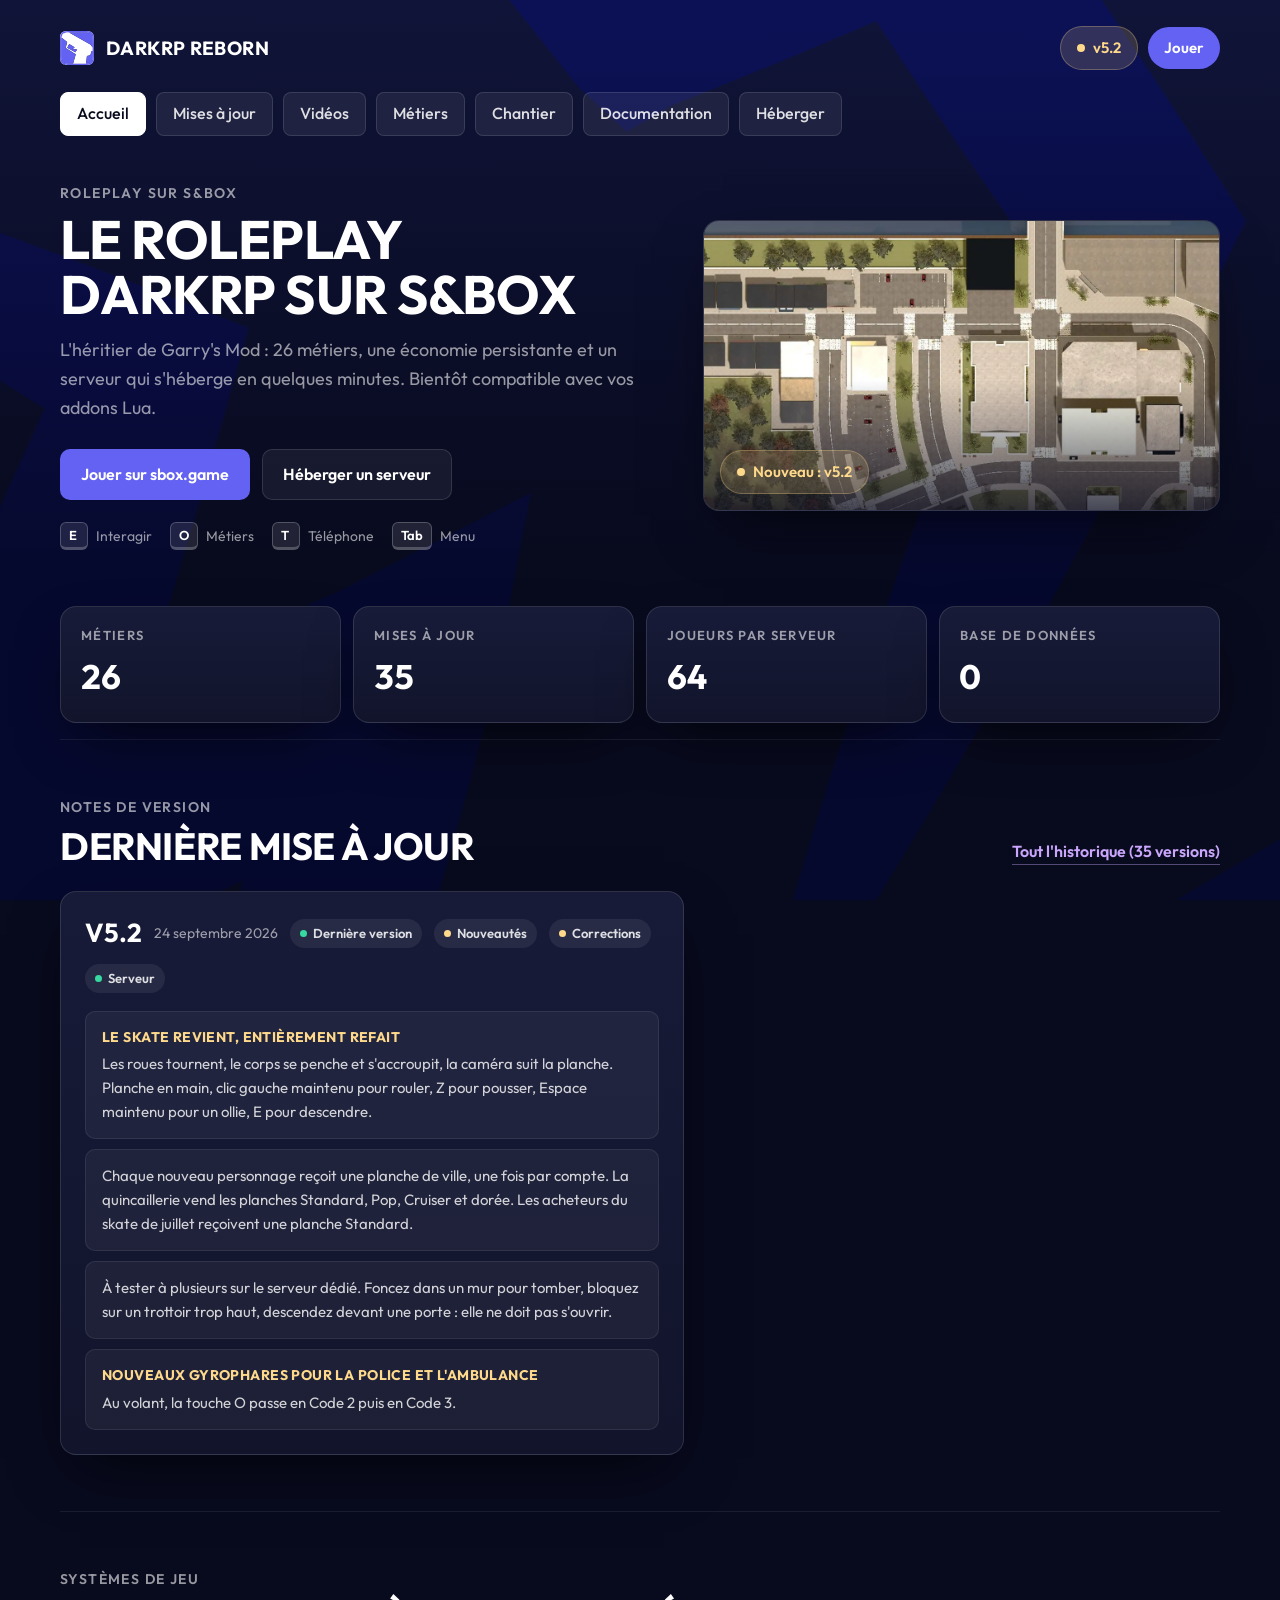
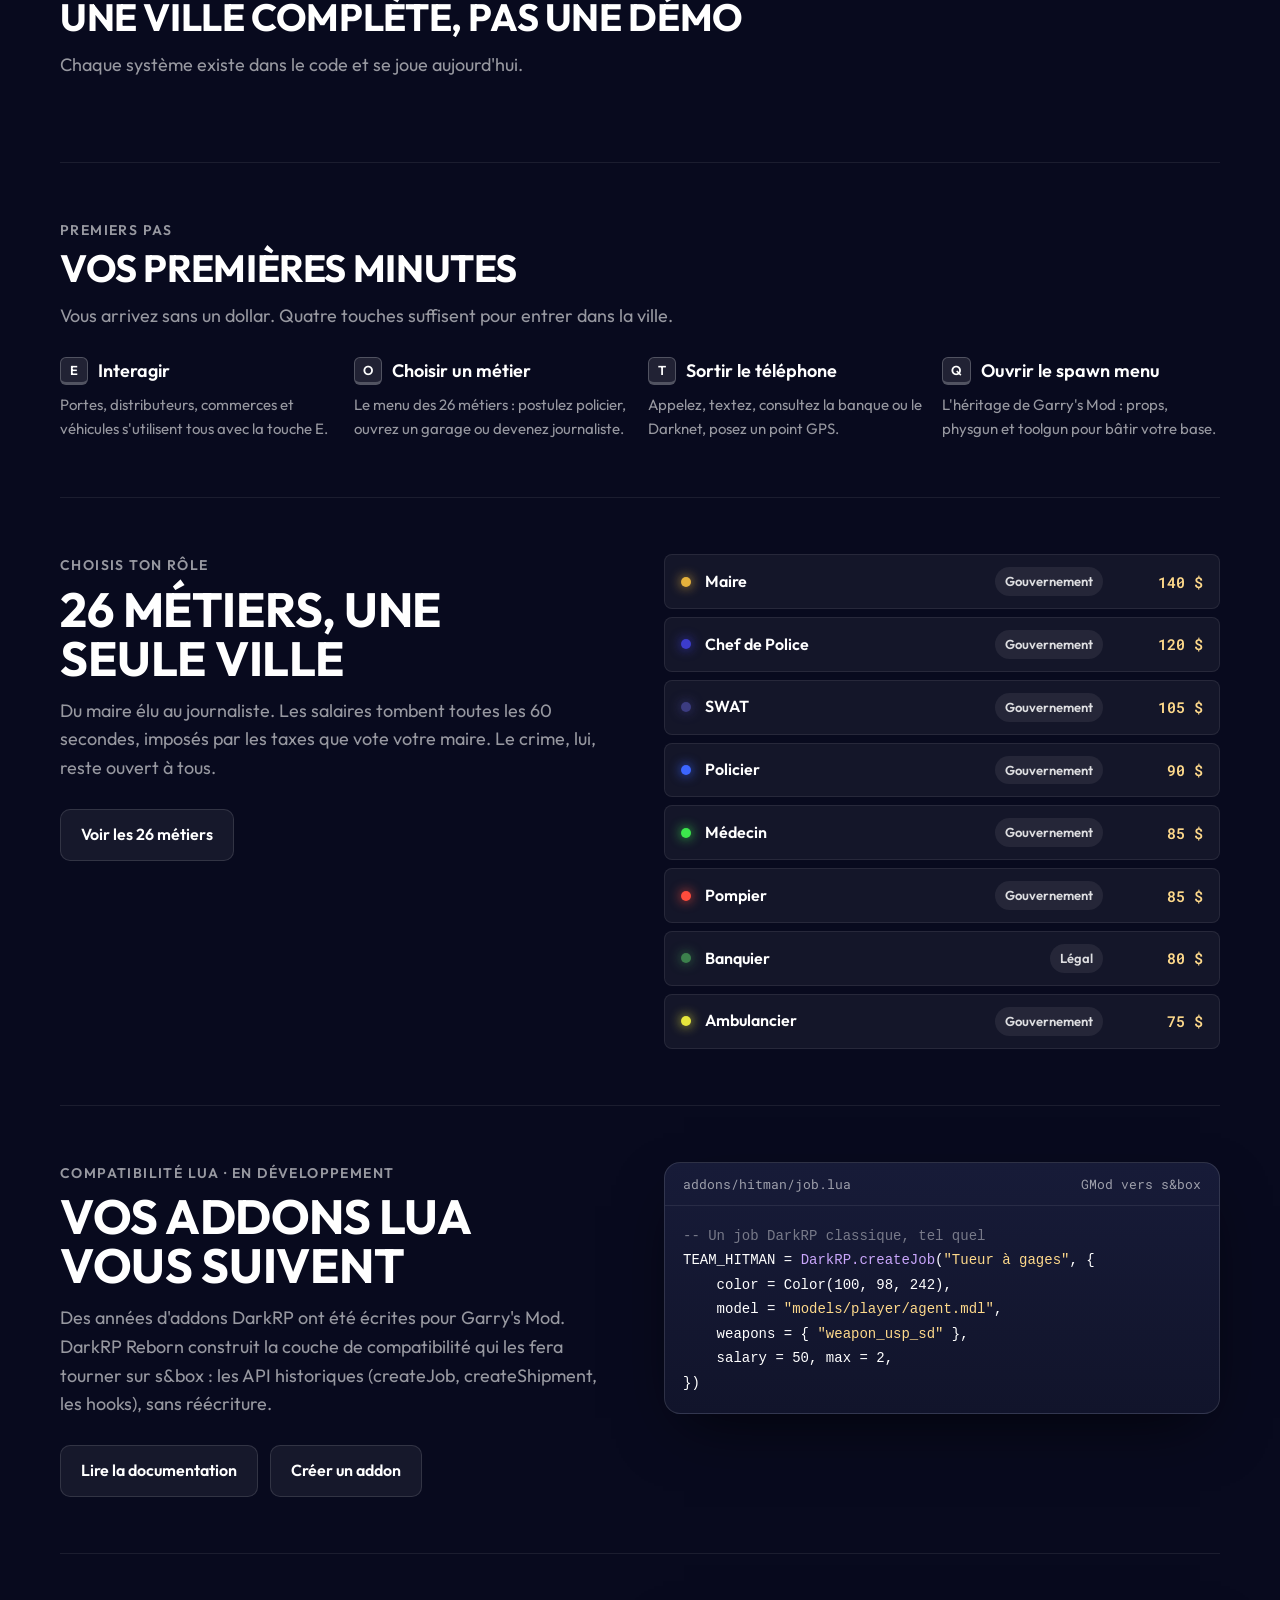
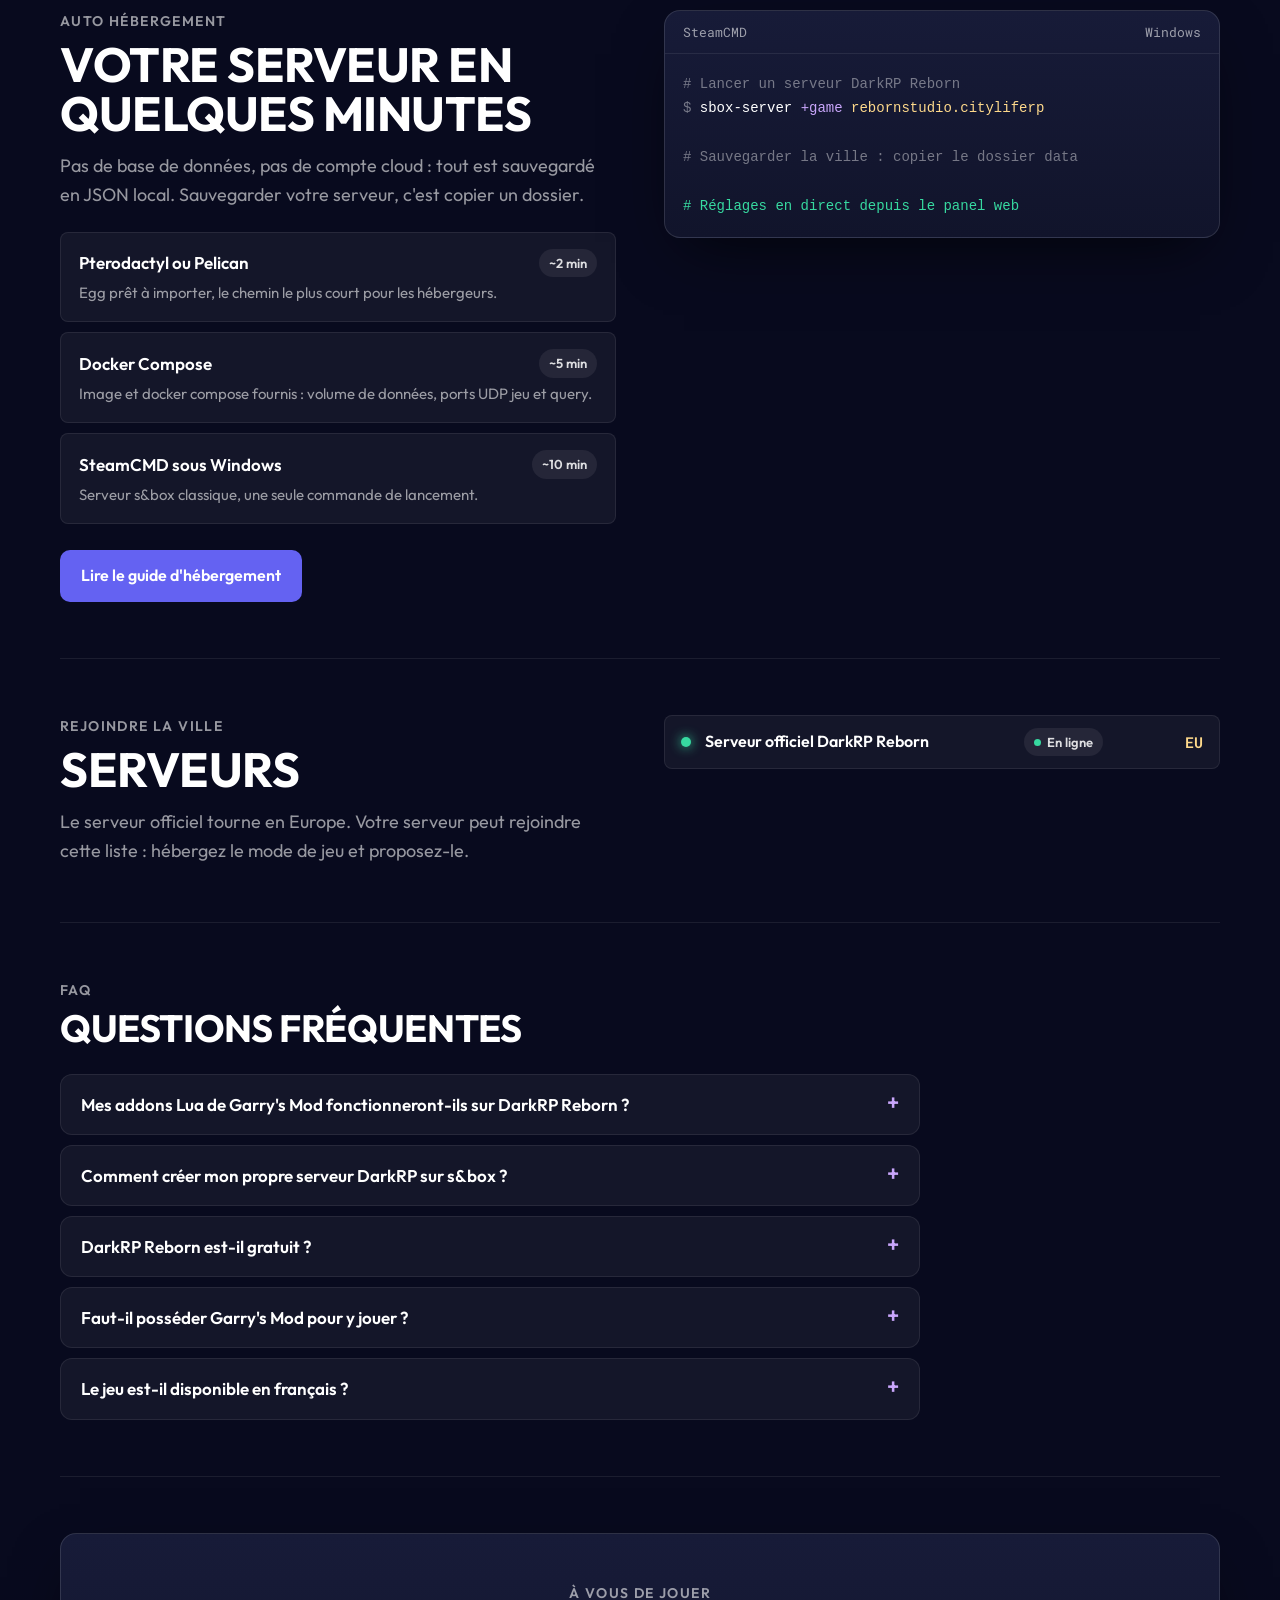
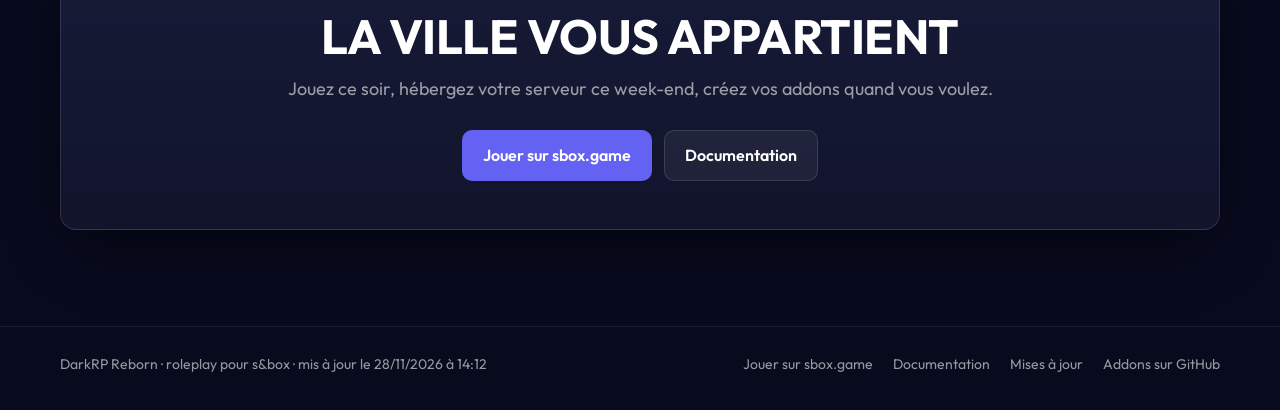
==== commit e7e87fc0: "Mise à jour 28/11 14:12" ====
--- a/index.html
+++ b/index.html
@@ -134,7 +134,7 @@
 </main>
 <footer class="foot">
   <div class="wrap">
-    <div>DarkRP Reborn · roleplay pour s&amp;box · mis à jour le 28/11/2026 à 13:12</div>
+    <div>DarkRP Reborn · roleplay pour s&amp;box · mis à jour le 28/11/2026 à 14:12</div>
     <nav aria-label="Liens">
       <a href="https://sbox.game/rebornstudio/cityliferp">Jouer sur sbox.game</a><a href="https://dark-rp-reborn.mintlify.app">Documentation</a><a href="/mises-a-jour/">Mises à jour</a><a href="https://github.com/SaitamaReborn/darkrp-reborn">Addons sur GitHub</a>
     </nav>
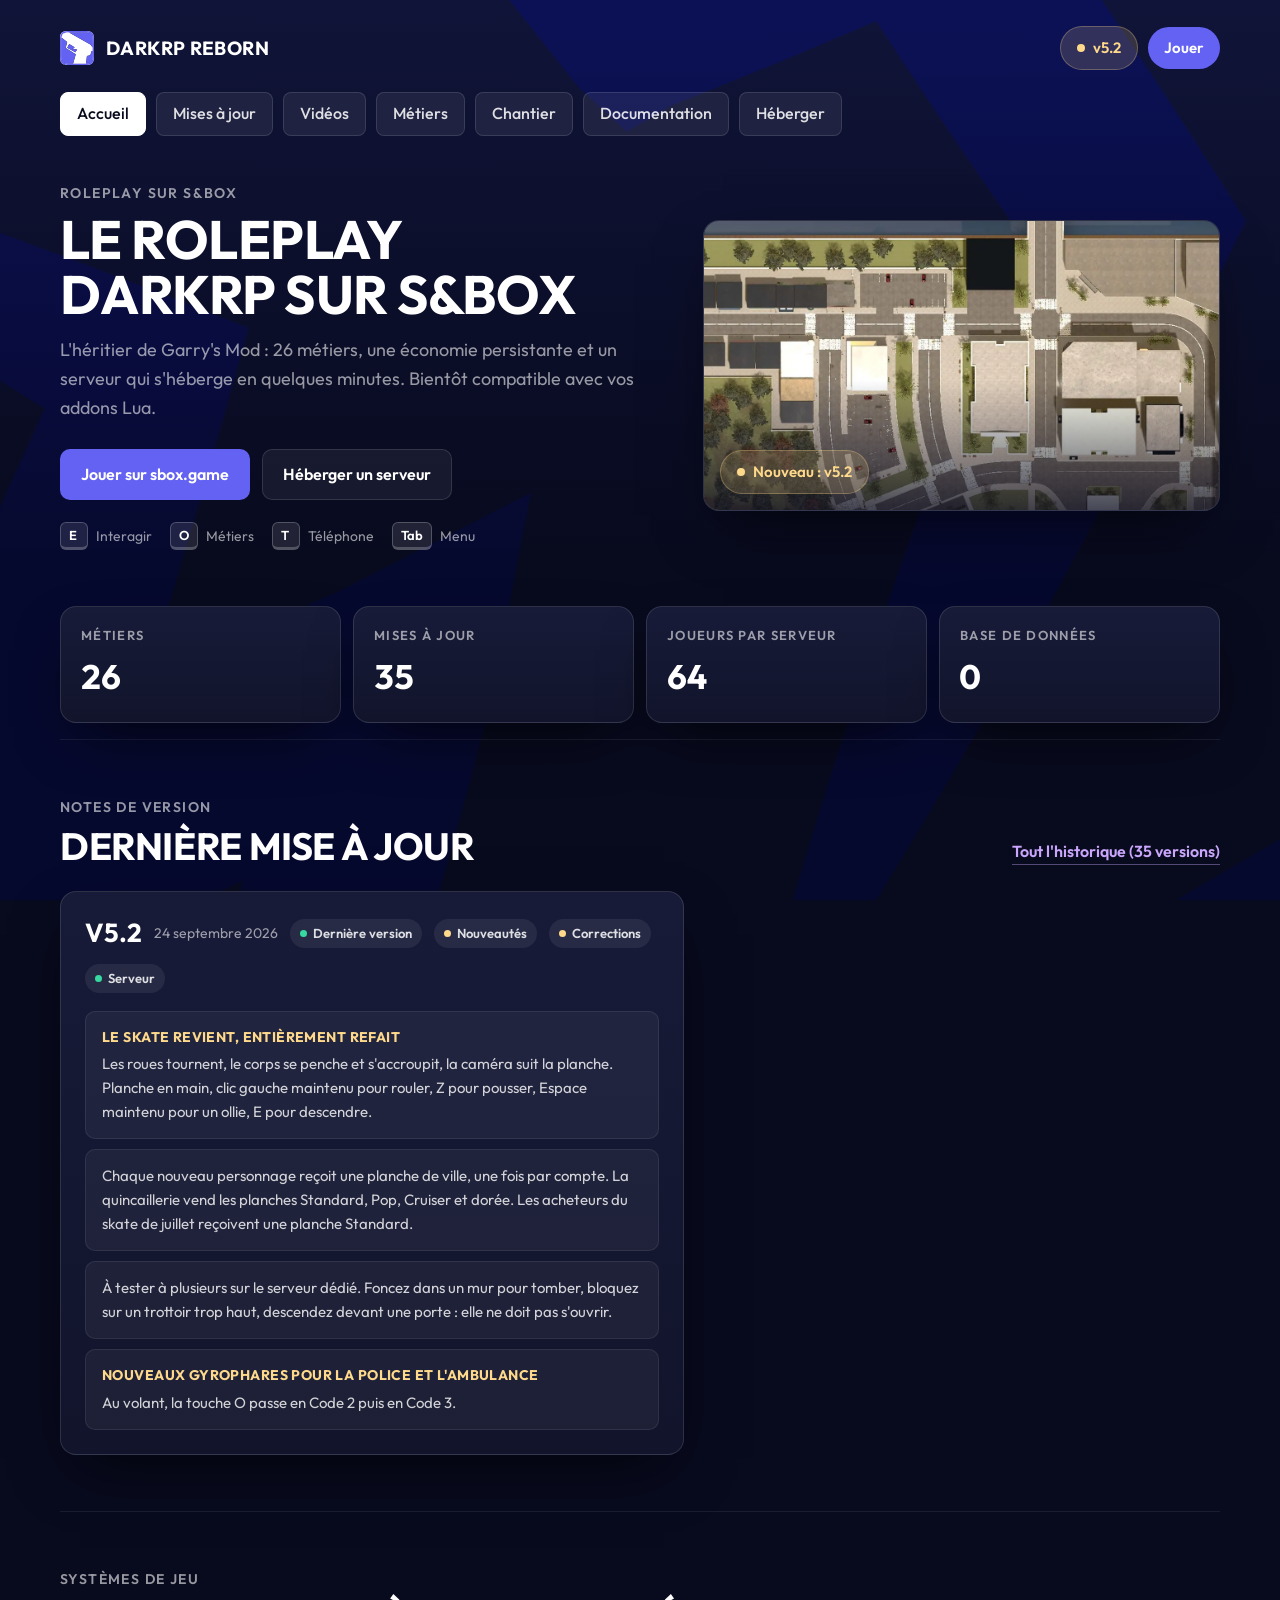
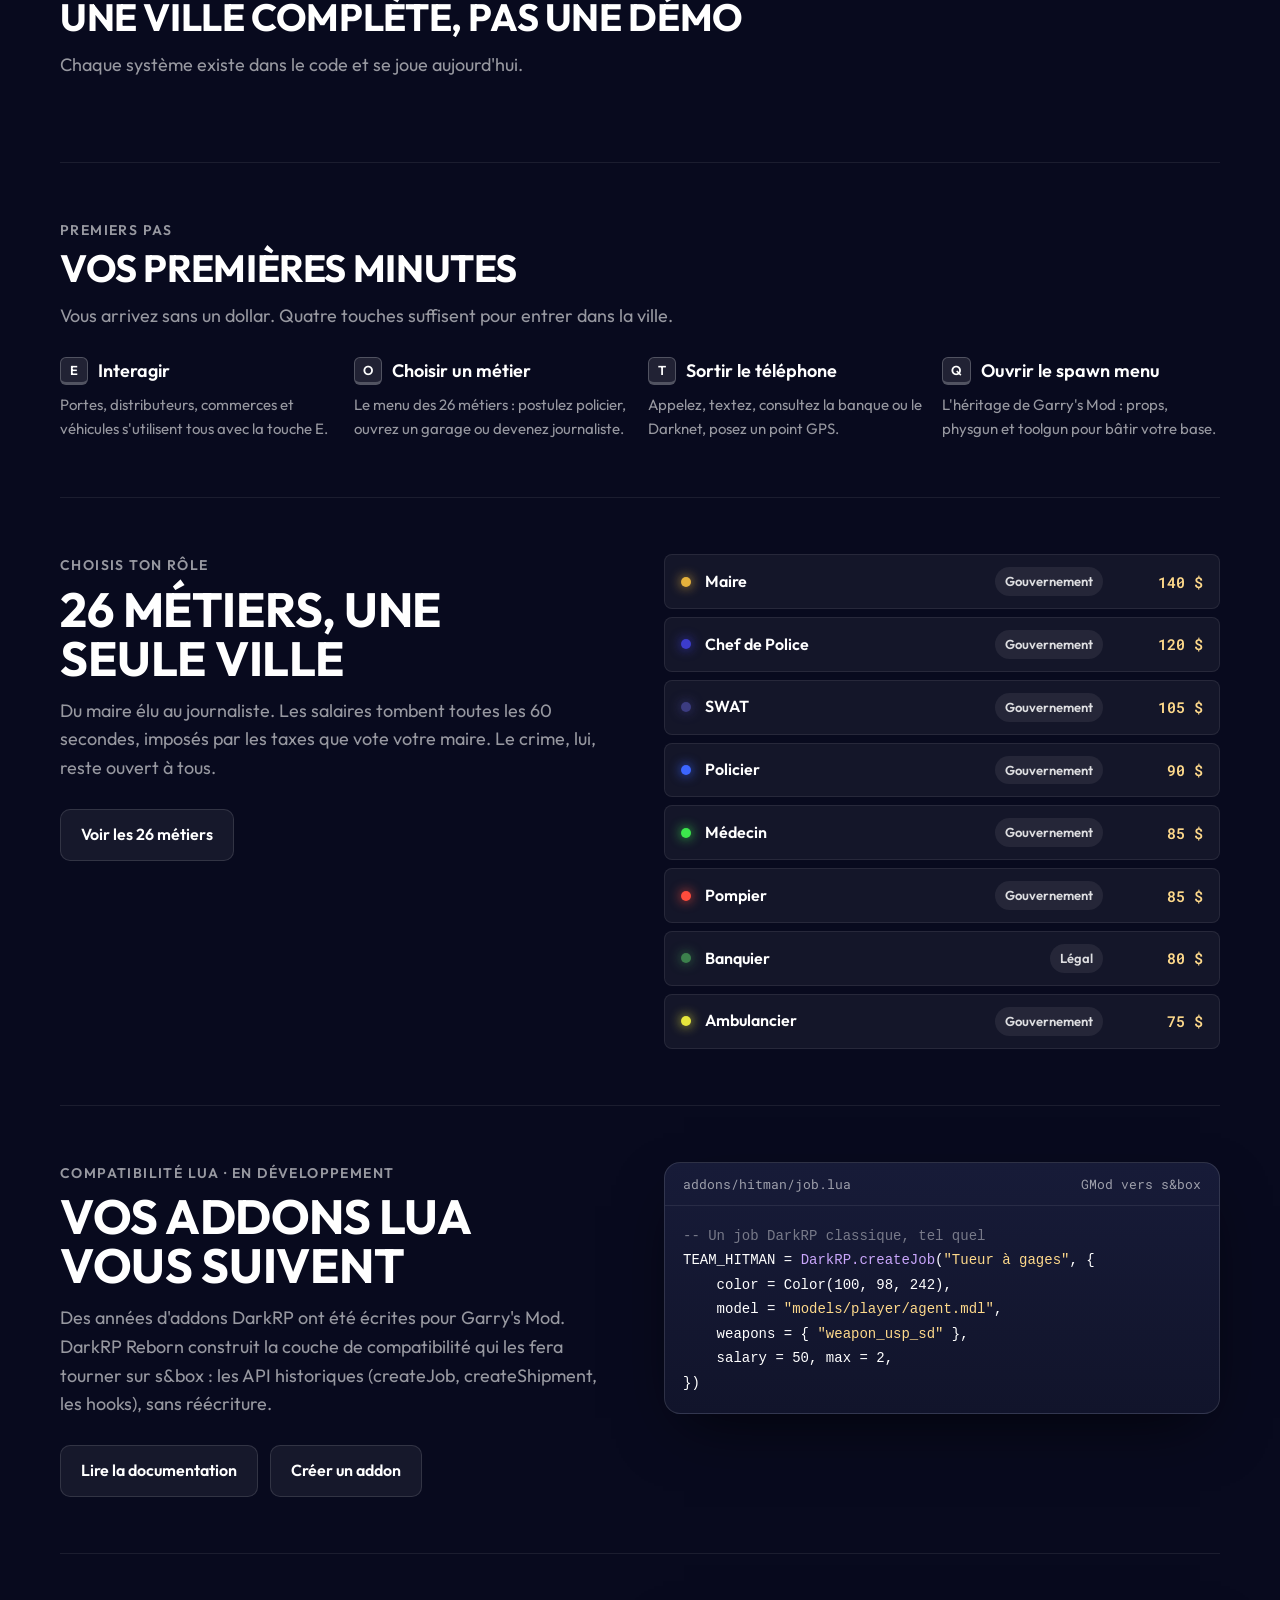
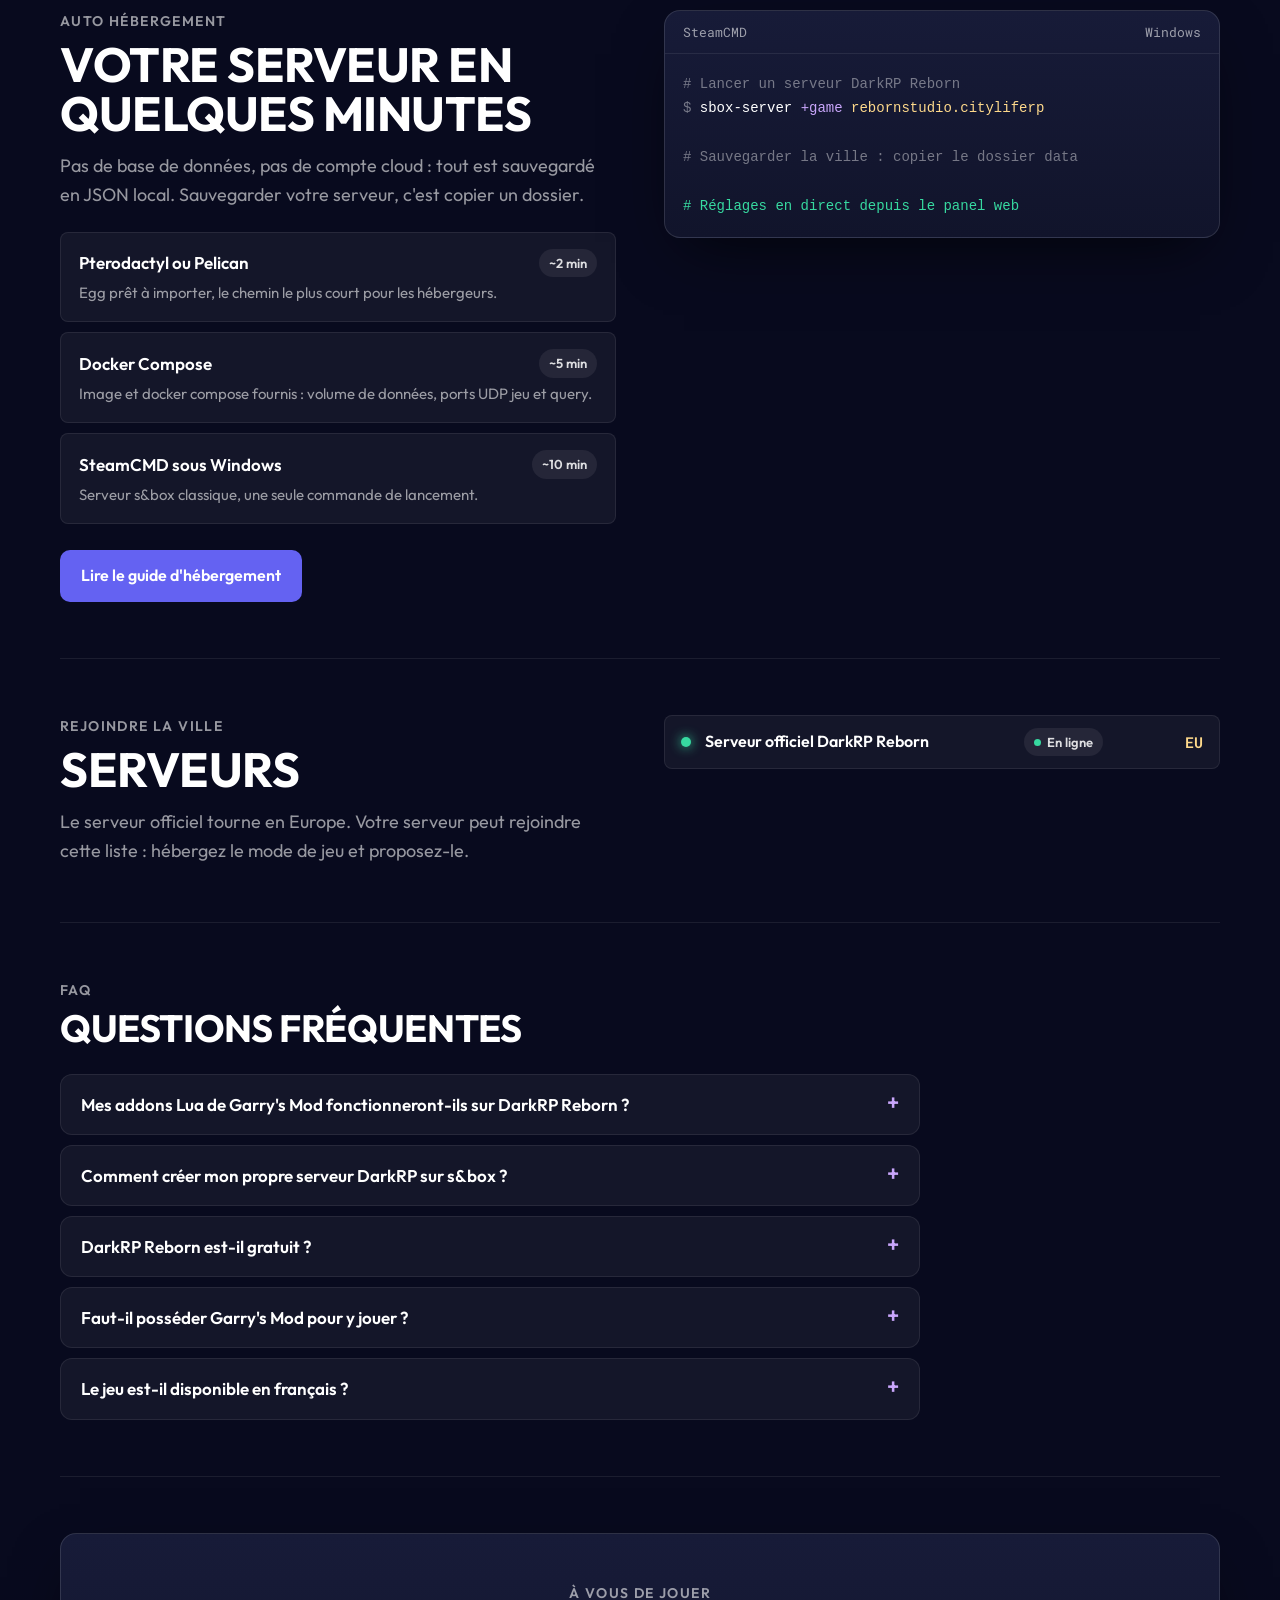
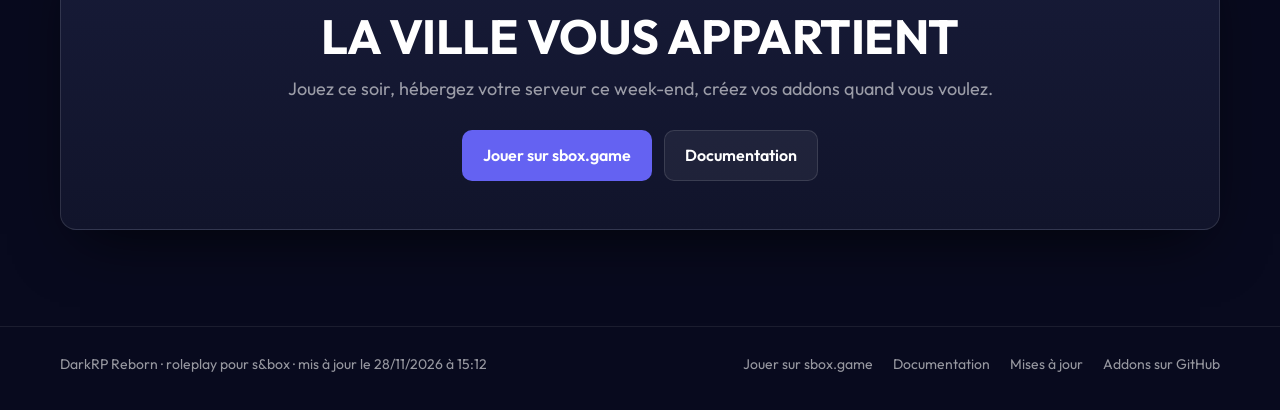
==== commit 3fca422f: "Mise à jour 28/11 15:12" ====
--- a/index.html
+++ b/index.html
@@ -134,7 +134,7 @@
 </main>
 <footer class="foot">
   <div class="wrap">
-    <div>DarkRP Reborn · roleplay pour s&amp;box · mis à jour le 28/11/2026 à 14:12</div>
+    <div>DarkRP Reborn · roleplay pour s&amp;box · mis à jour le 28/11/2026 à 15:12</div>
     <nav aria-label="Liens">
       <a href="https://sbox.game/rebornstudio/cityliferp">Jouer sur sbox.game</a><a href="https://dark-rp-reborn.mintlify.app">Documentation</a><a href="/mises-a-jour/">Mises à jour</a><a href="https://github.com/SaitamaReborn/darkrp-reborn">Addons sur GitHub</a>
     </nav>
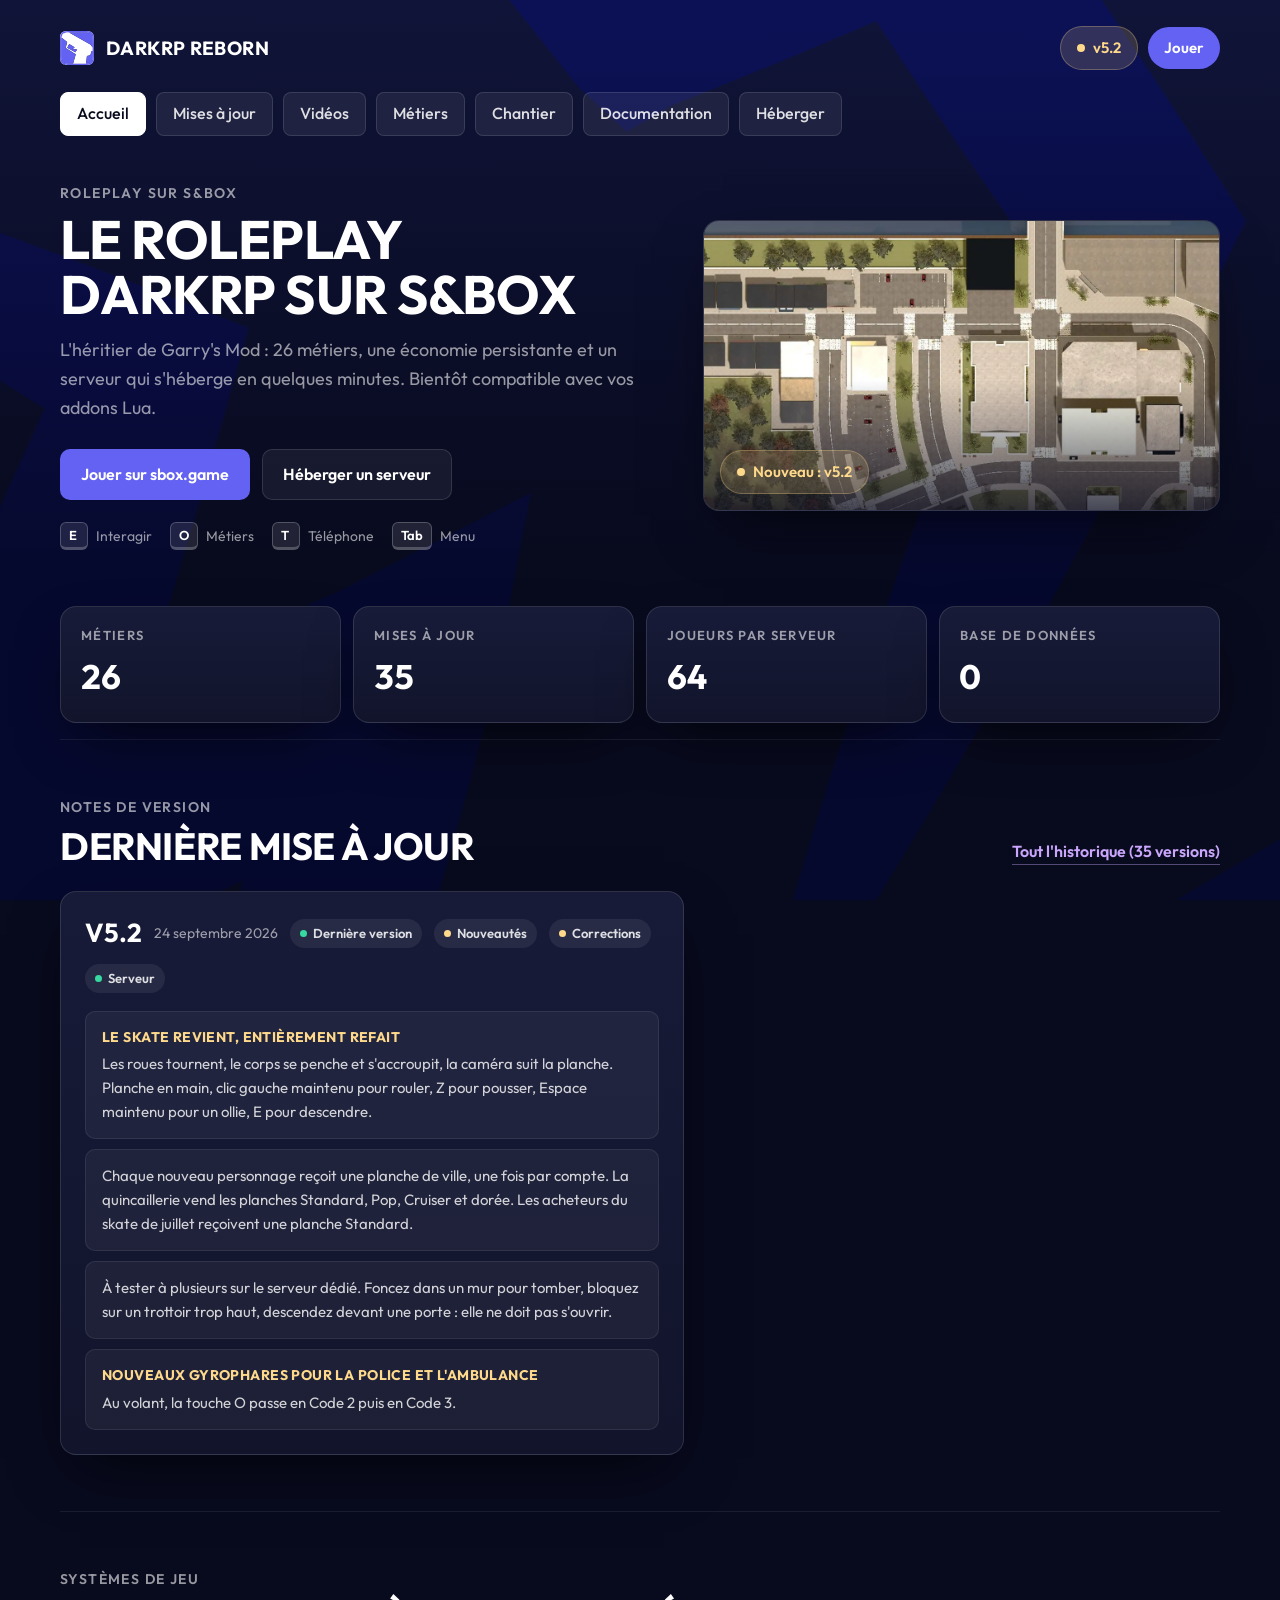
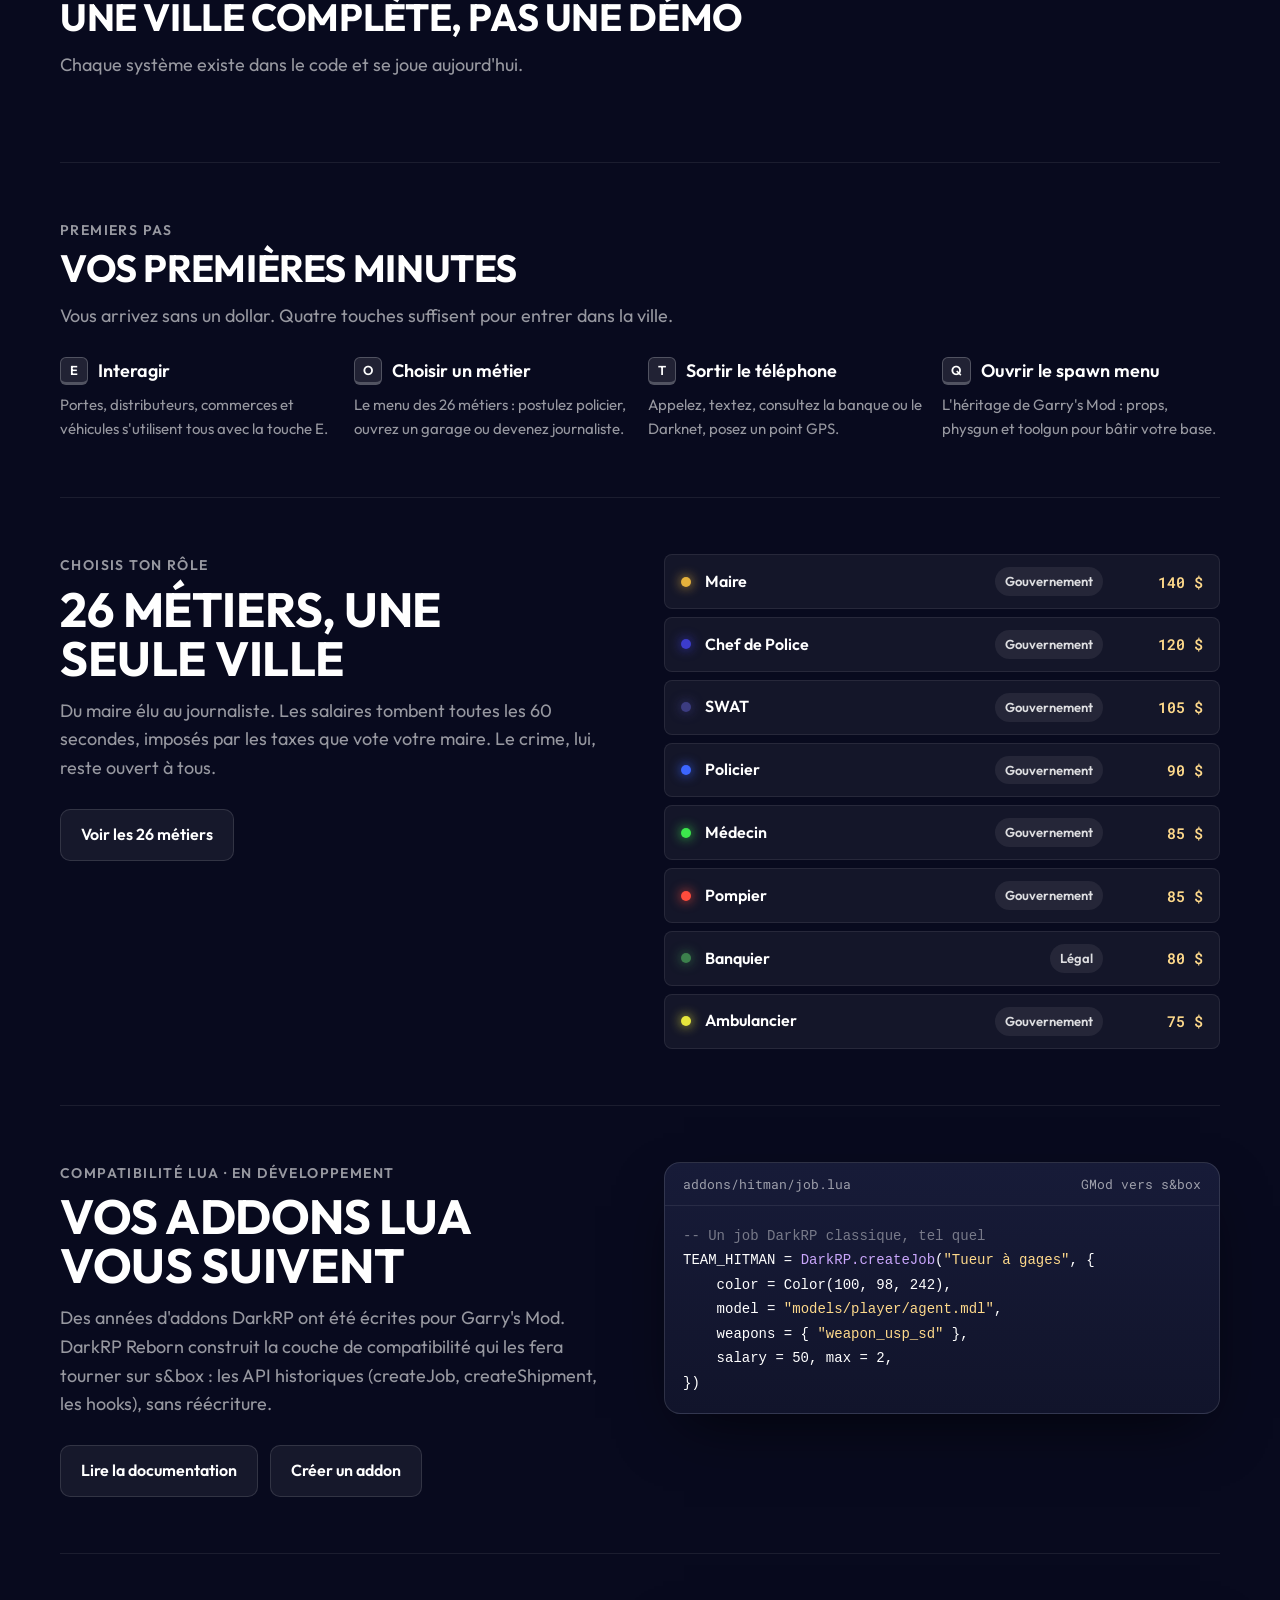
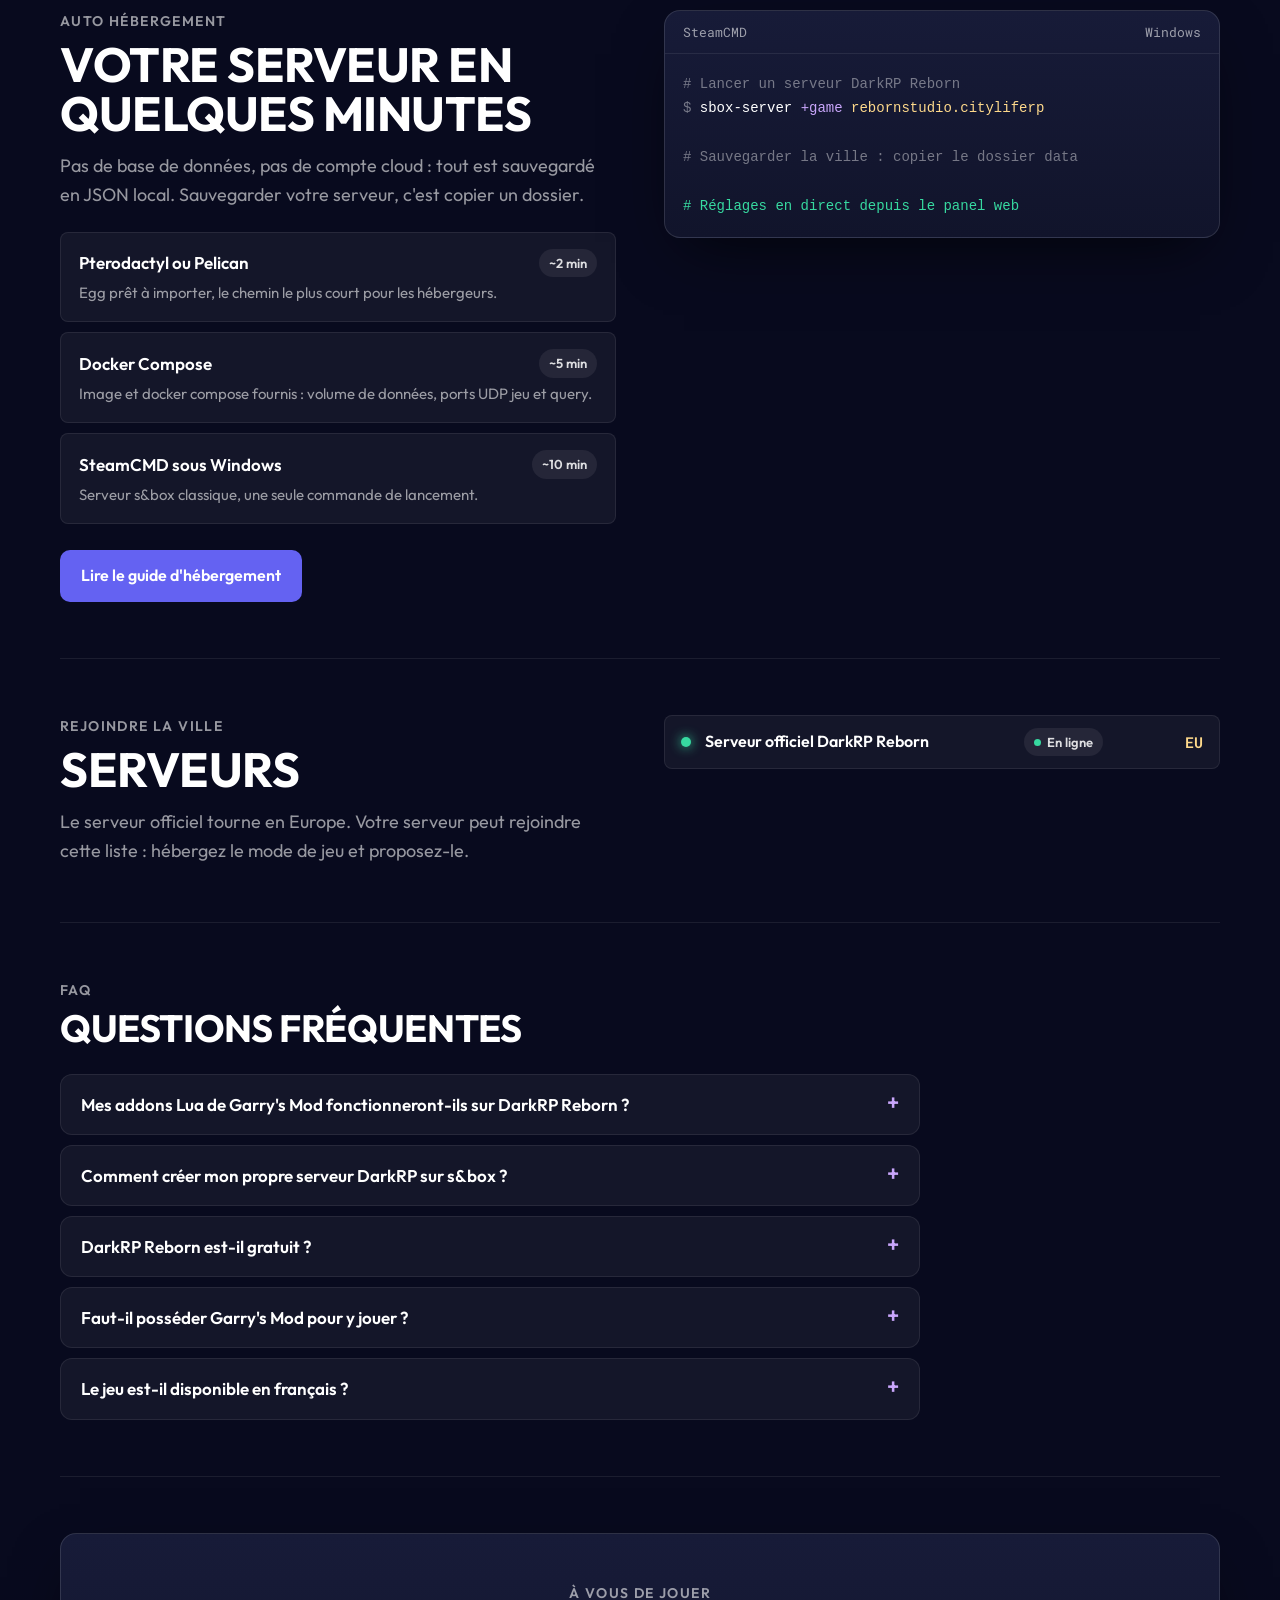
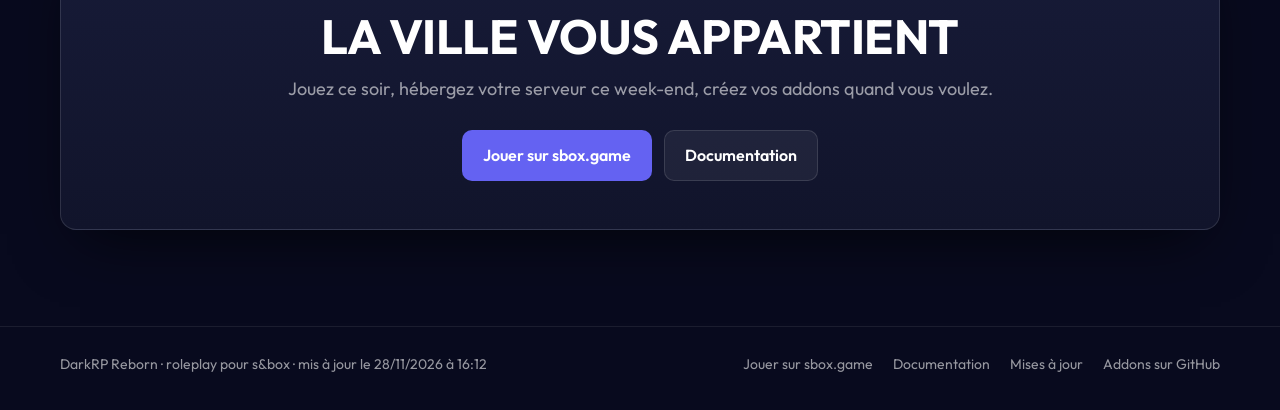
==== commit d41530e1: "Mise à jour 28/11 16:12" ====
--- a/index.html
+++ b/index.html
@@ -134,7 +134,7 @@
 </main>
 <footer class="foot">
   <div class="wrap">
-    <div>DarkRP Reborn · roleplay pour s&amp;box · mis à jour le 28/11/2026 à 15:12</div>
+    <div>DarkRP Reborn · roleplay pour s&amp;box · mis à jour le 28/11/2026 à 16:12</div>
     <nav aria-label="Liens">
       <a href="https://sbox.game/rebornstudio/cityliferp">Jouer sur sbox.game</a><a href="https://dark-rp-reborn.mintlify.app">Documentation</a><a href="/mises-a-jour/">Mises à jour</a><a href="https://github.com/SaitamaReborn/darkrp-reborn">Addons sur GitHub</a>
     </nav>
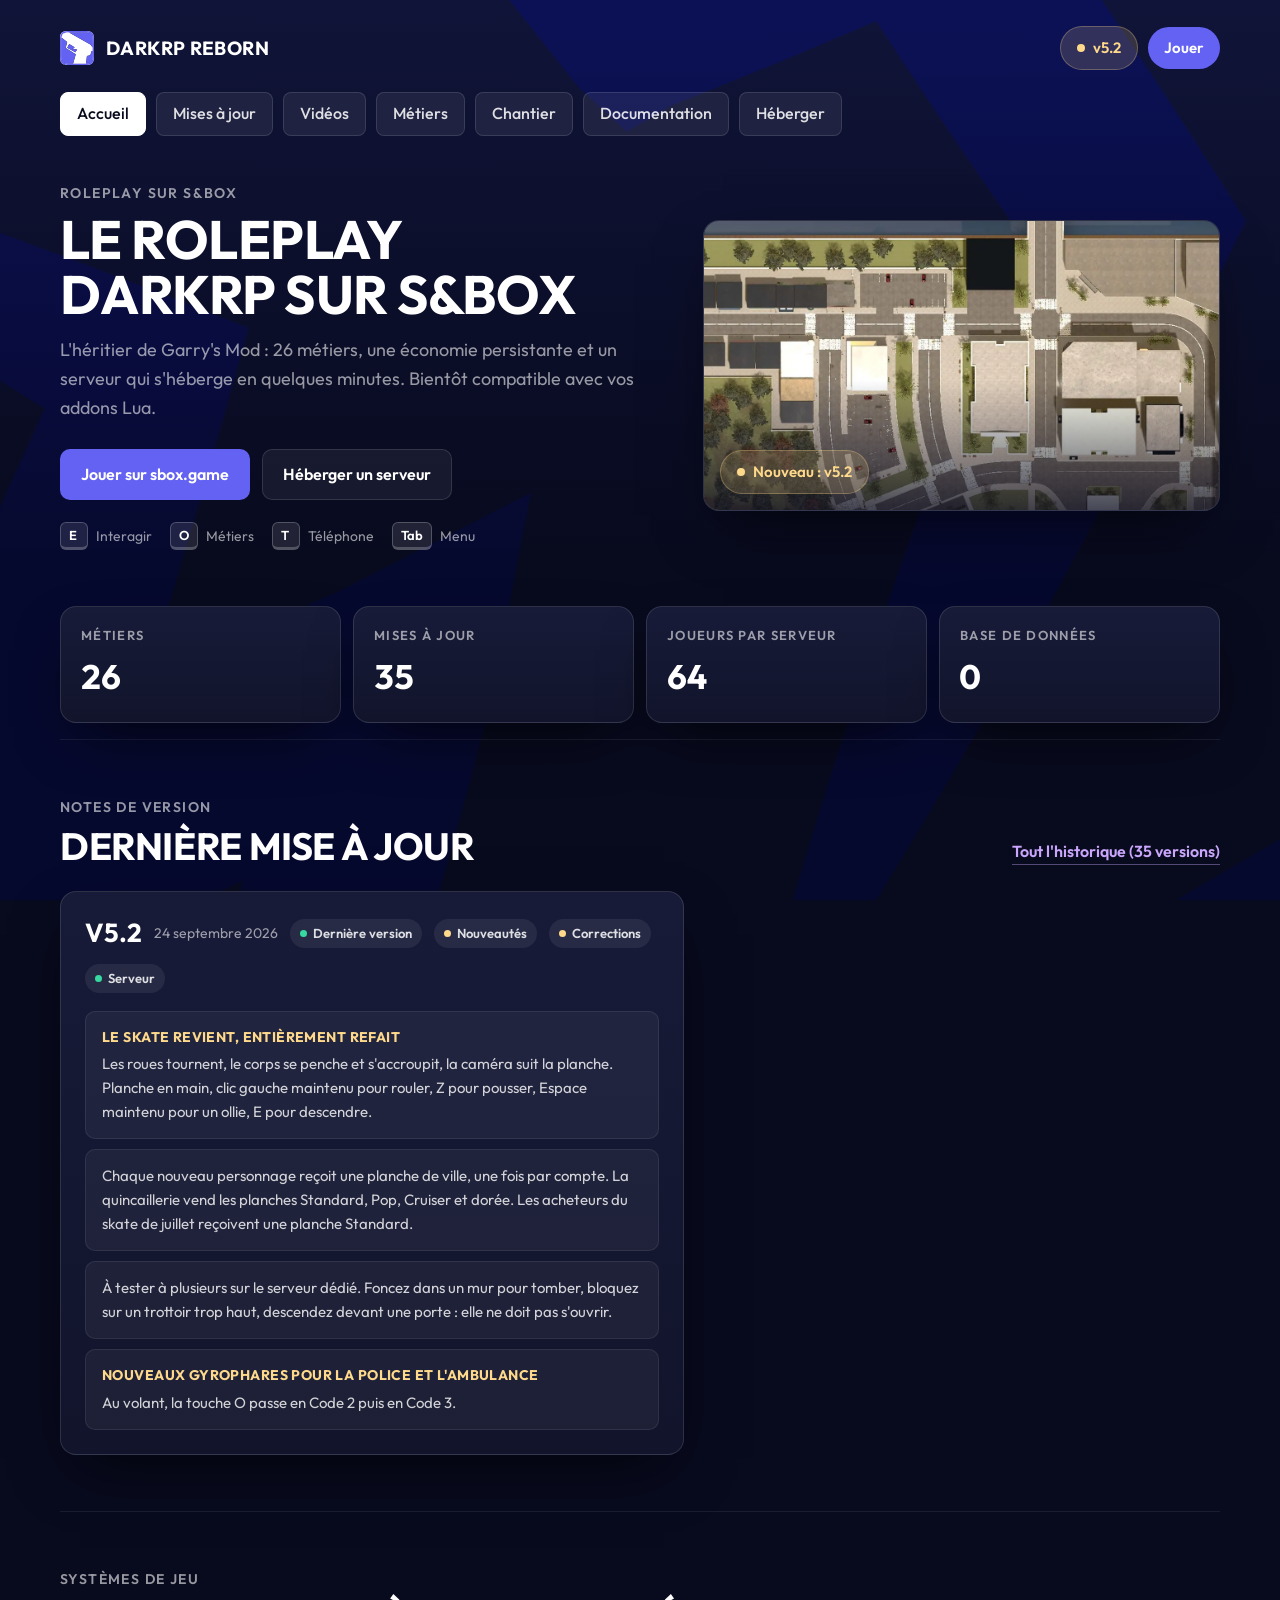
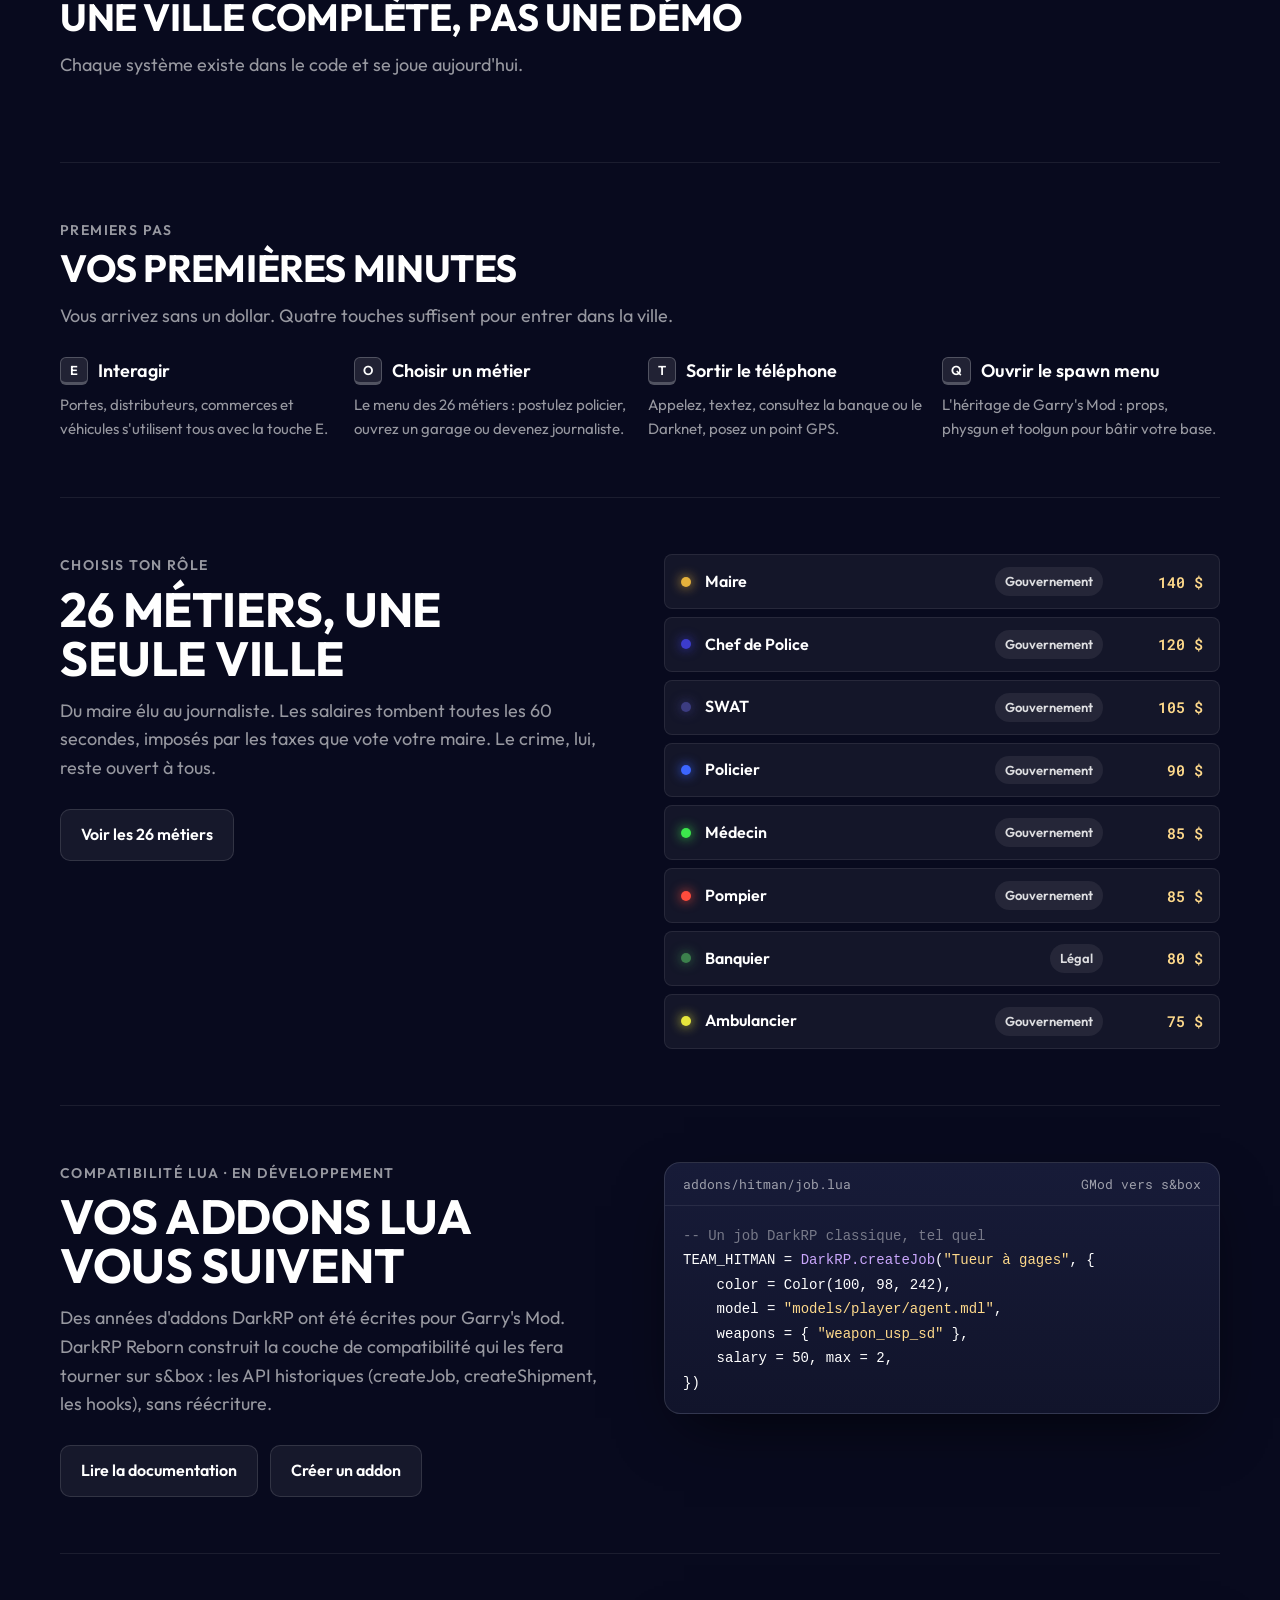
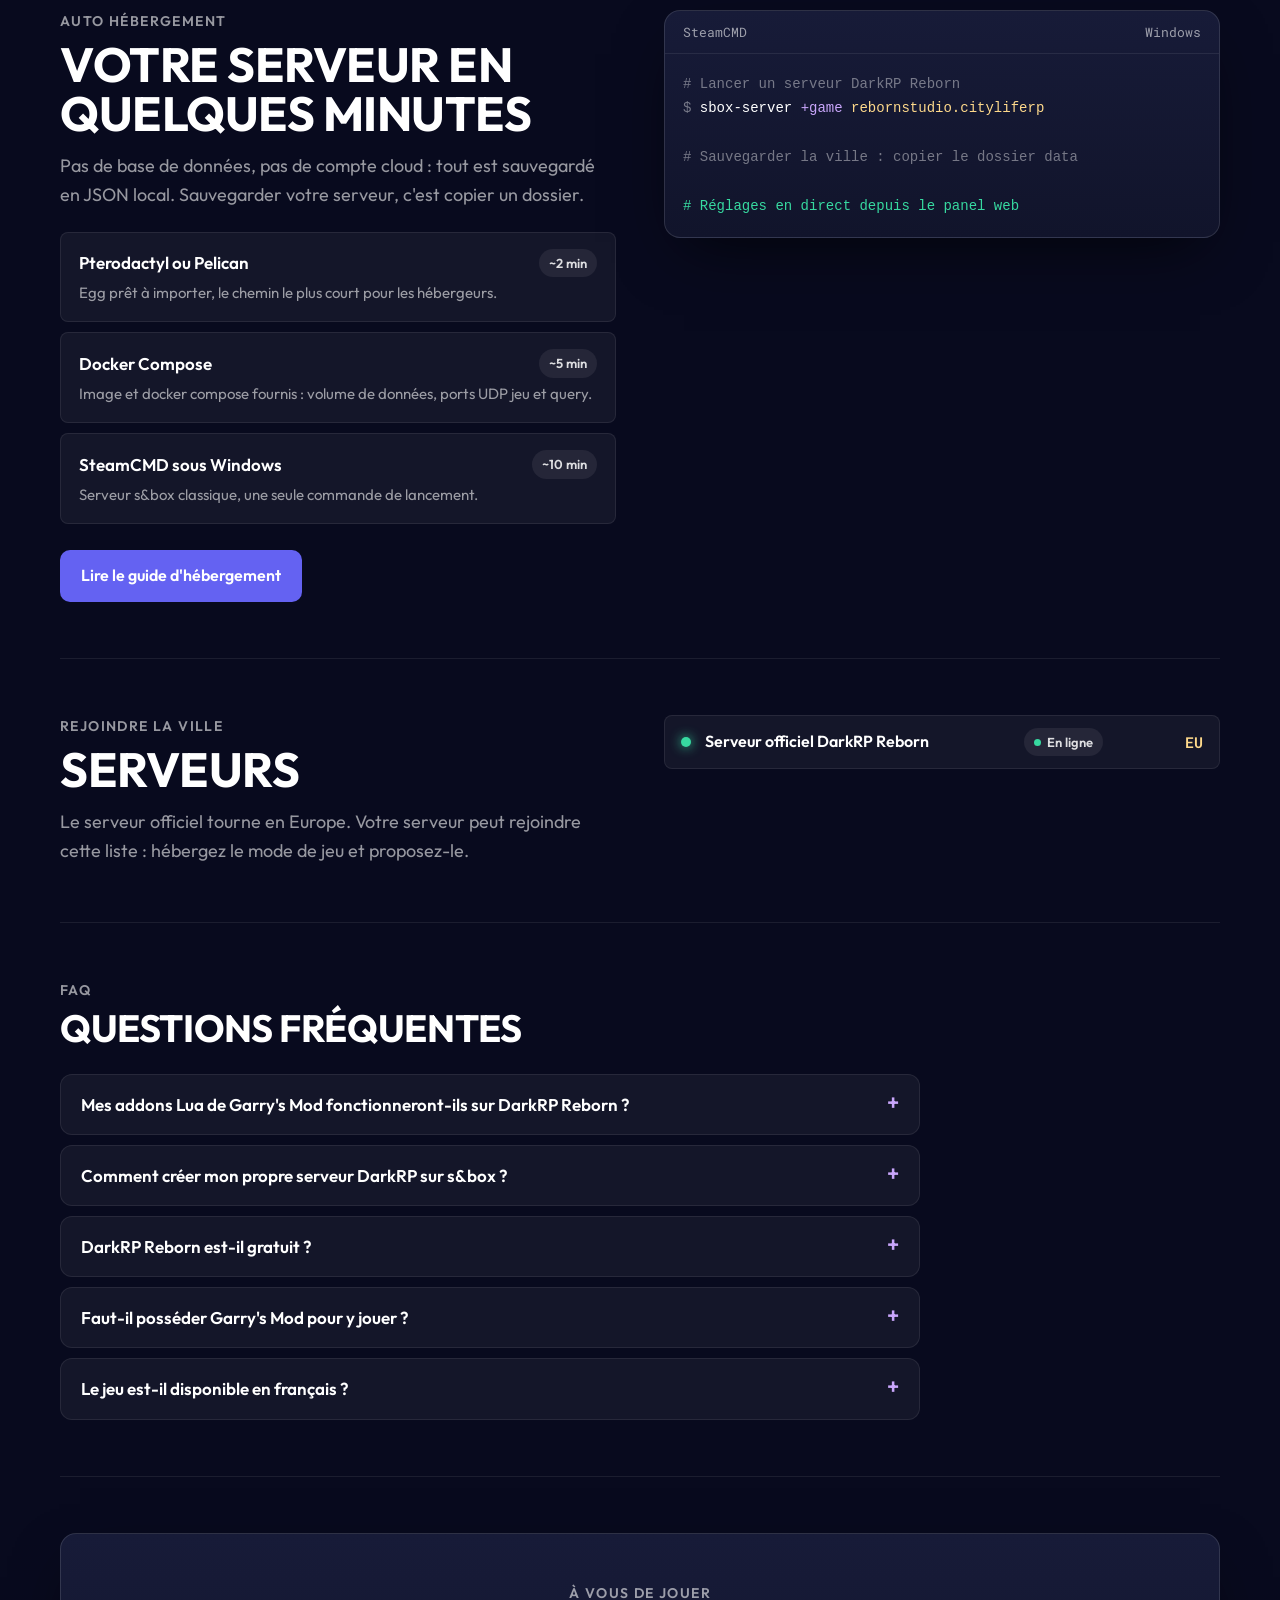
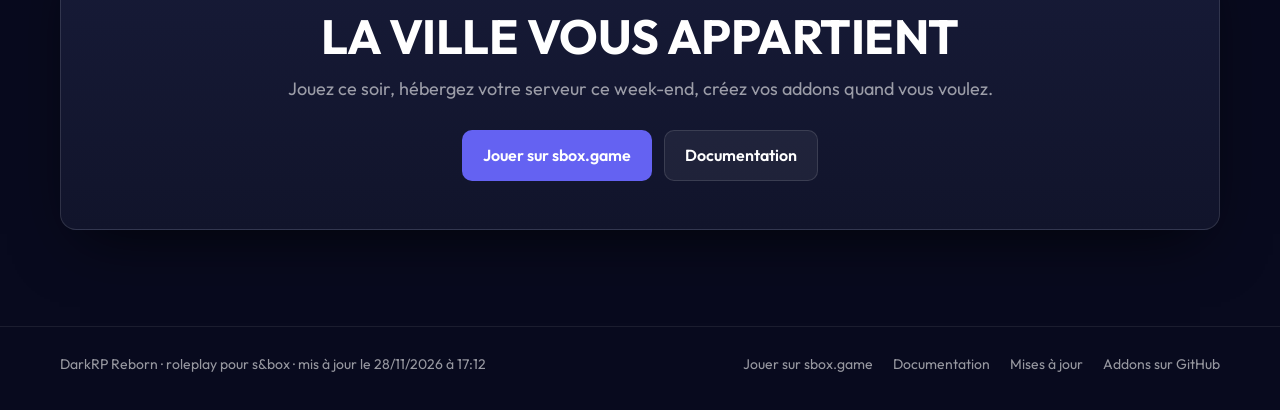
==== commit 87678831: "Mise à jour 28/11 17:12" ====
--- a/index.html
+++ b/index.html
@@ -134,7 +134,7 @@
 </main>
 <footer class="foot">
   <div class="wrap">
-    <div>DarkRP Reborn · roleplay pour s&amp;box · mis à jour le 28/11/2026 à 16:12</div>
+    <div>DarkRP Reborn · roleplay pour s&amp;box · mis à jour le 28/11/2026 à 17:12</div>
     <nav aria-label="Liens">
       <a href="https://sbox.game/rebornstudio/cityliferp">Jouer sur sbox.game</a><a href="https://dark-rp-reborn.mintlify.app">Documentation</a><a href="/mises-a-jour/">Mises à jour</a><a href="https://github.com/SaitamaReborn/darkrp-reborn">Addons sur GitHub</a>
     </nav>
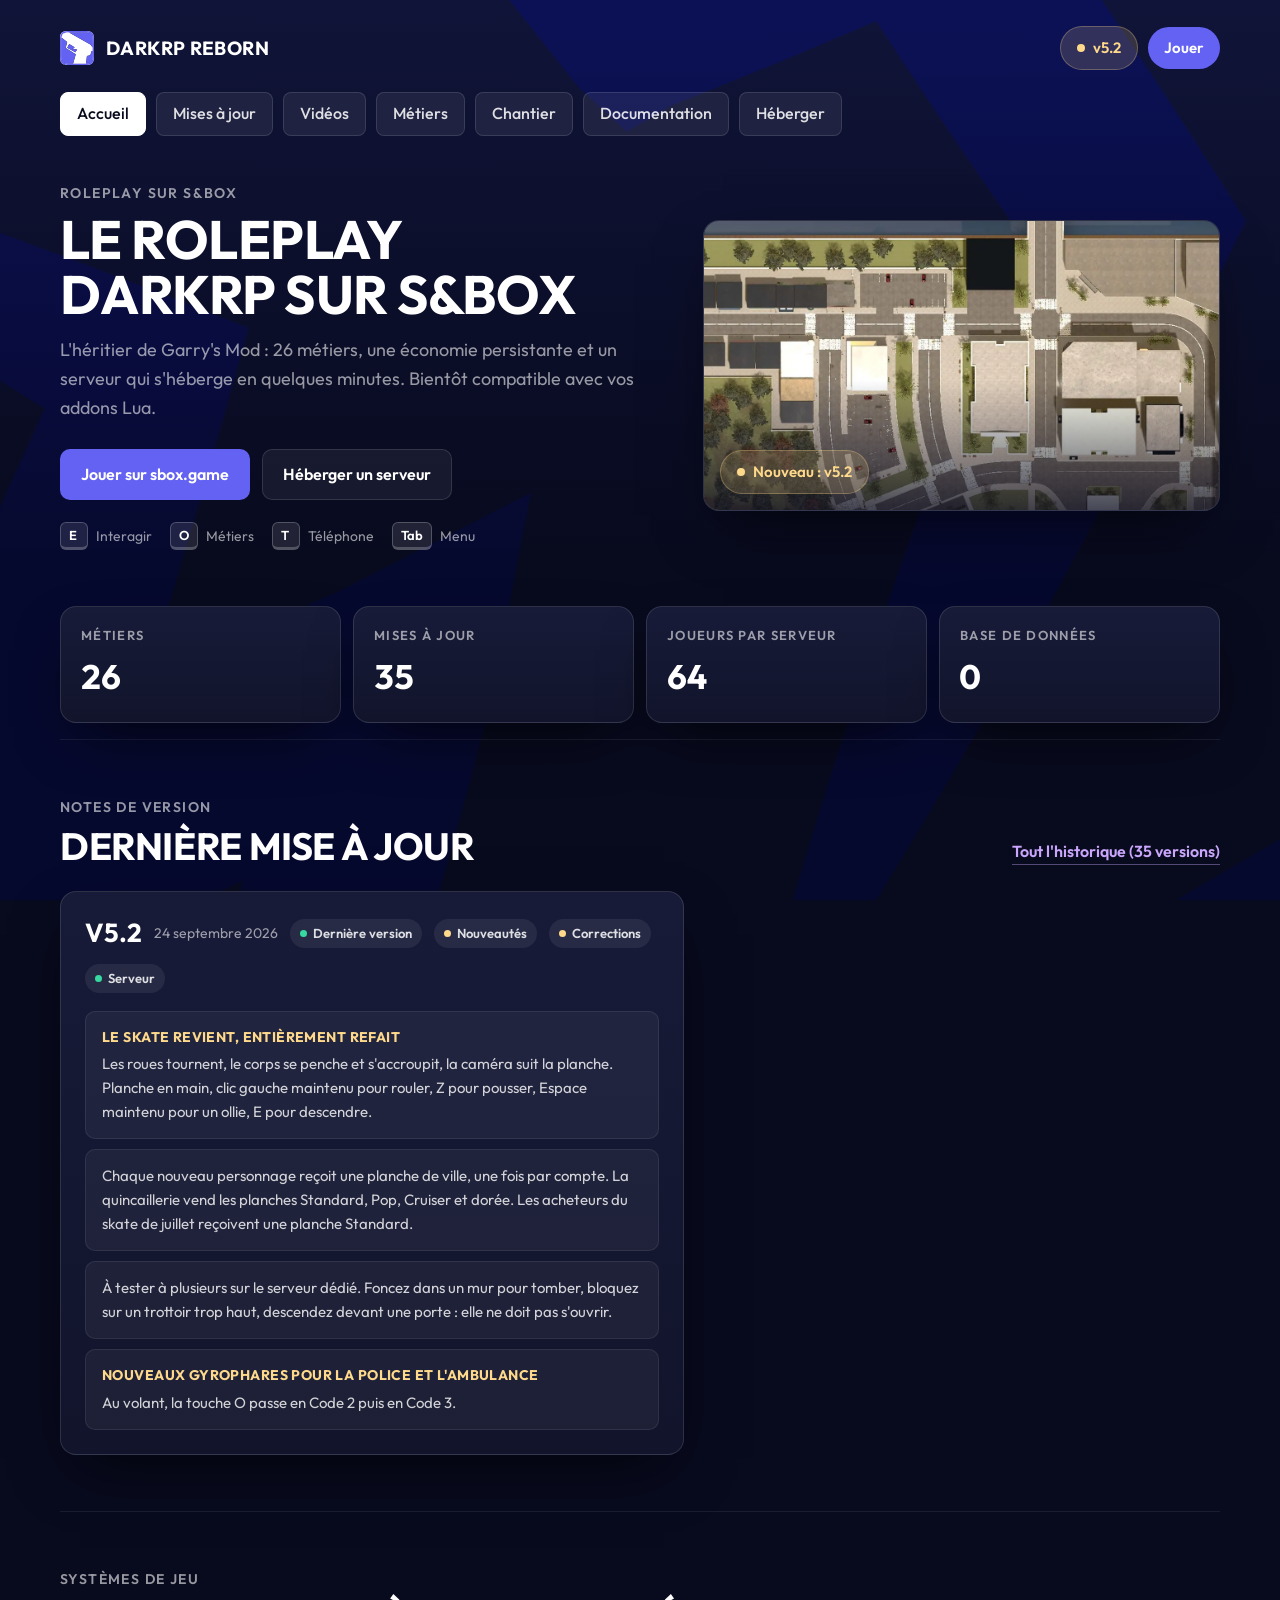
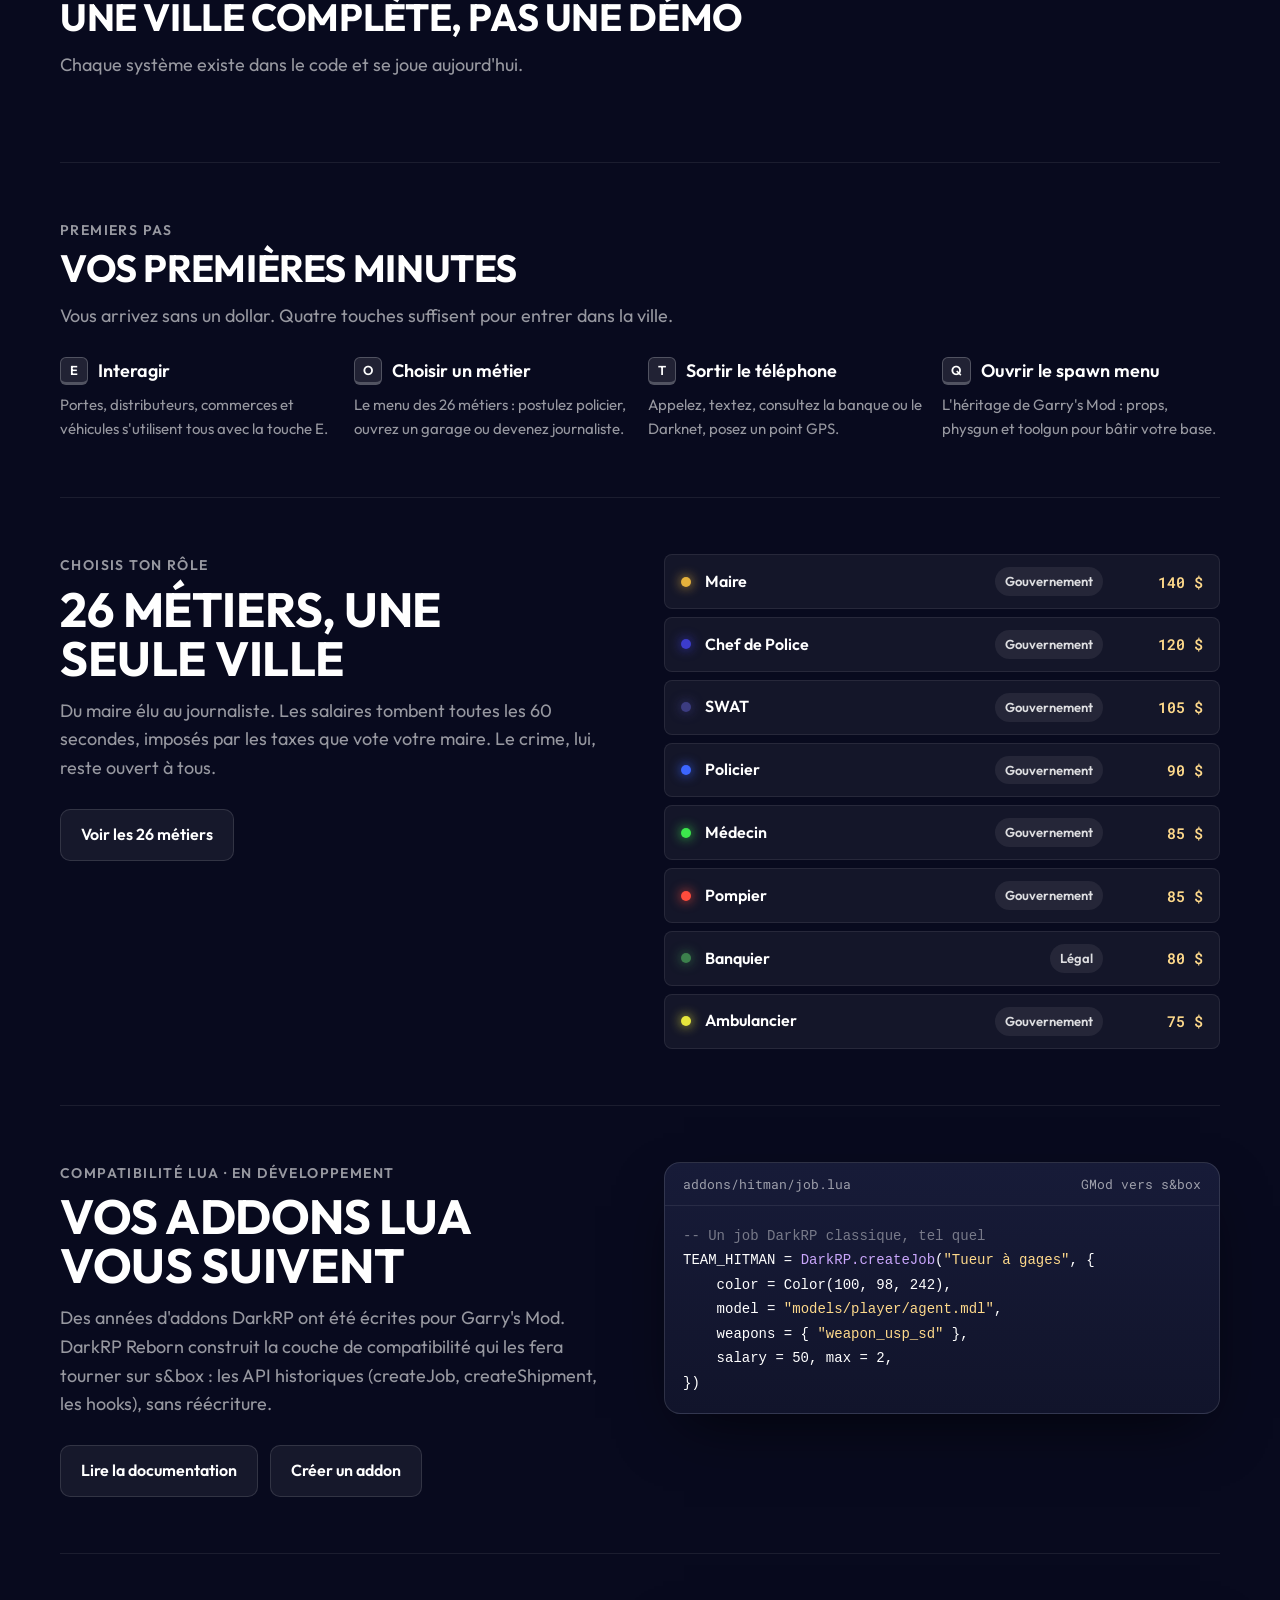
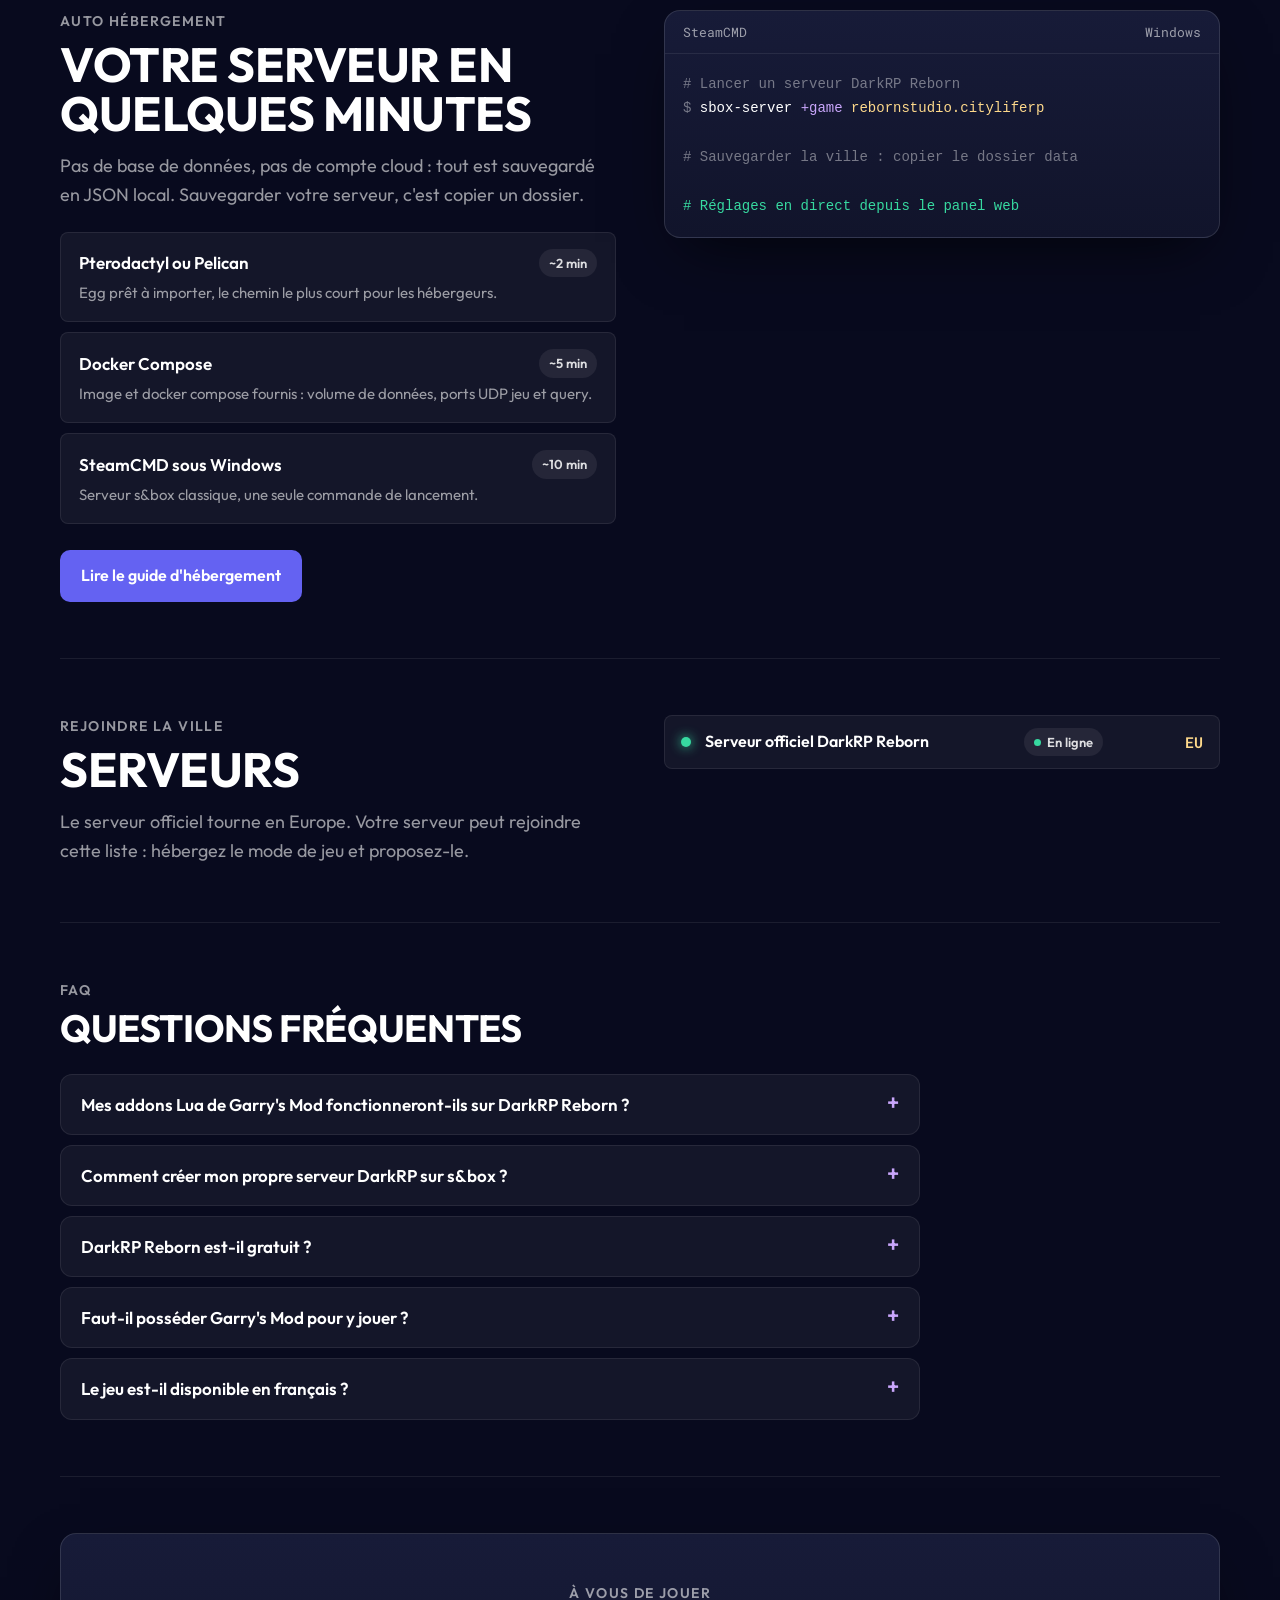
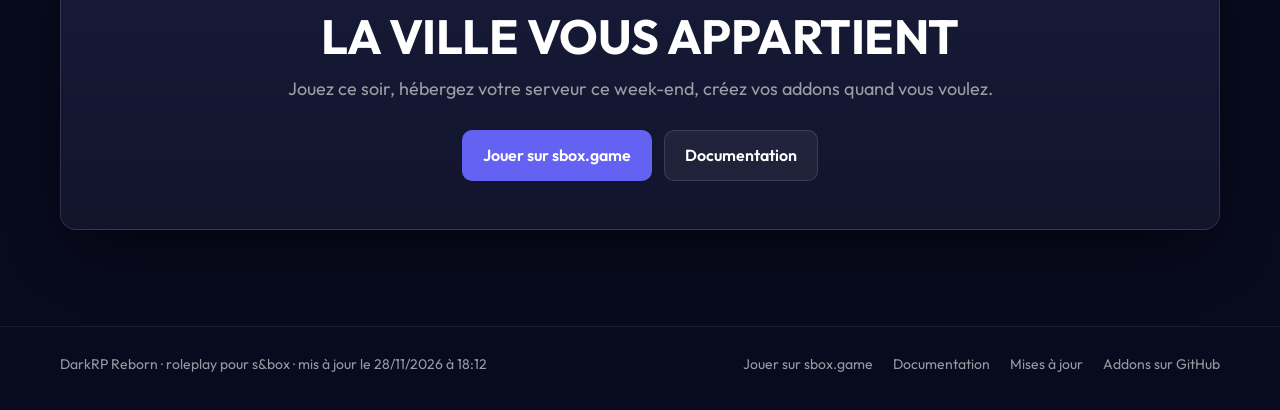
==== commit 2ae74a1f: "Mise à jour 28/11 18:12" ====
--- a/index.html
+++ b/index.html
@@ -134,7 +134,7 @@
 </main>
 <footer class="foot">
   <div class="wrap">
-    <div>DarkRP Reborn · roleplay pour s&amp;box · mis à jour le 28/11/2026 à 17:12</div>
+    <div>DarkRP Reborn · roleplay pour s&amp;box · mis à jour le 28/11/2026 à 18:12</div>
     <nav aria-label="Liens">
       <a href="https://sbox.game/rebornstudio/cityliferp">Jouer sur sbox.game</a><a href="https://dark-rp-reborn.mintlify.app">Documentation</a><a href="/mises-a-jour/">Mises à jour</a><a href="https://github.com/SaitamaReborn/darkrp-reborn">Addons sur GitHub</a>
     </nav>
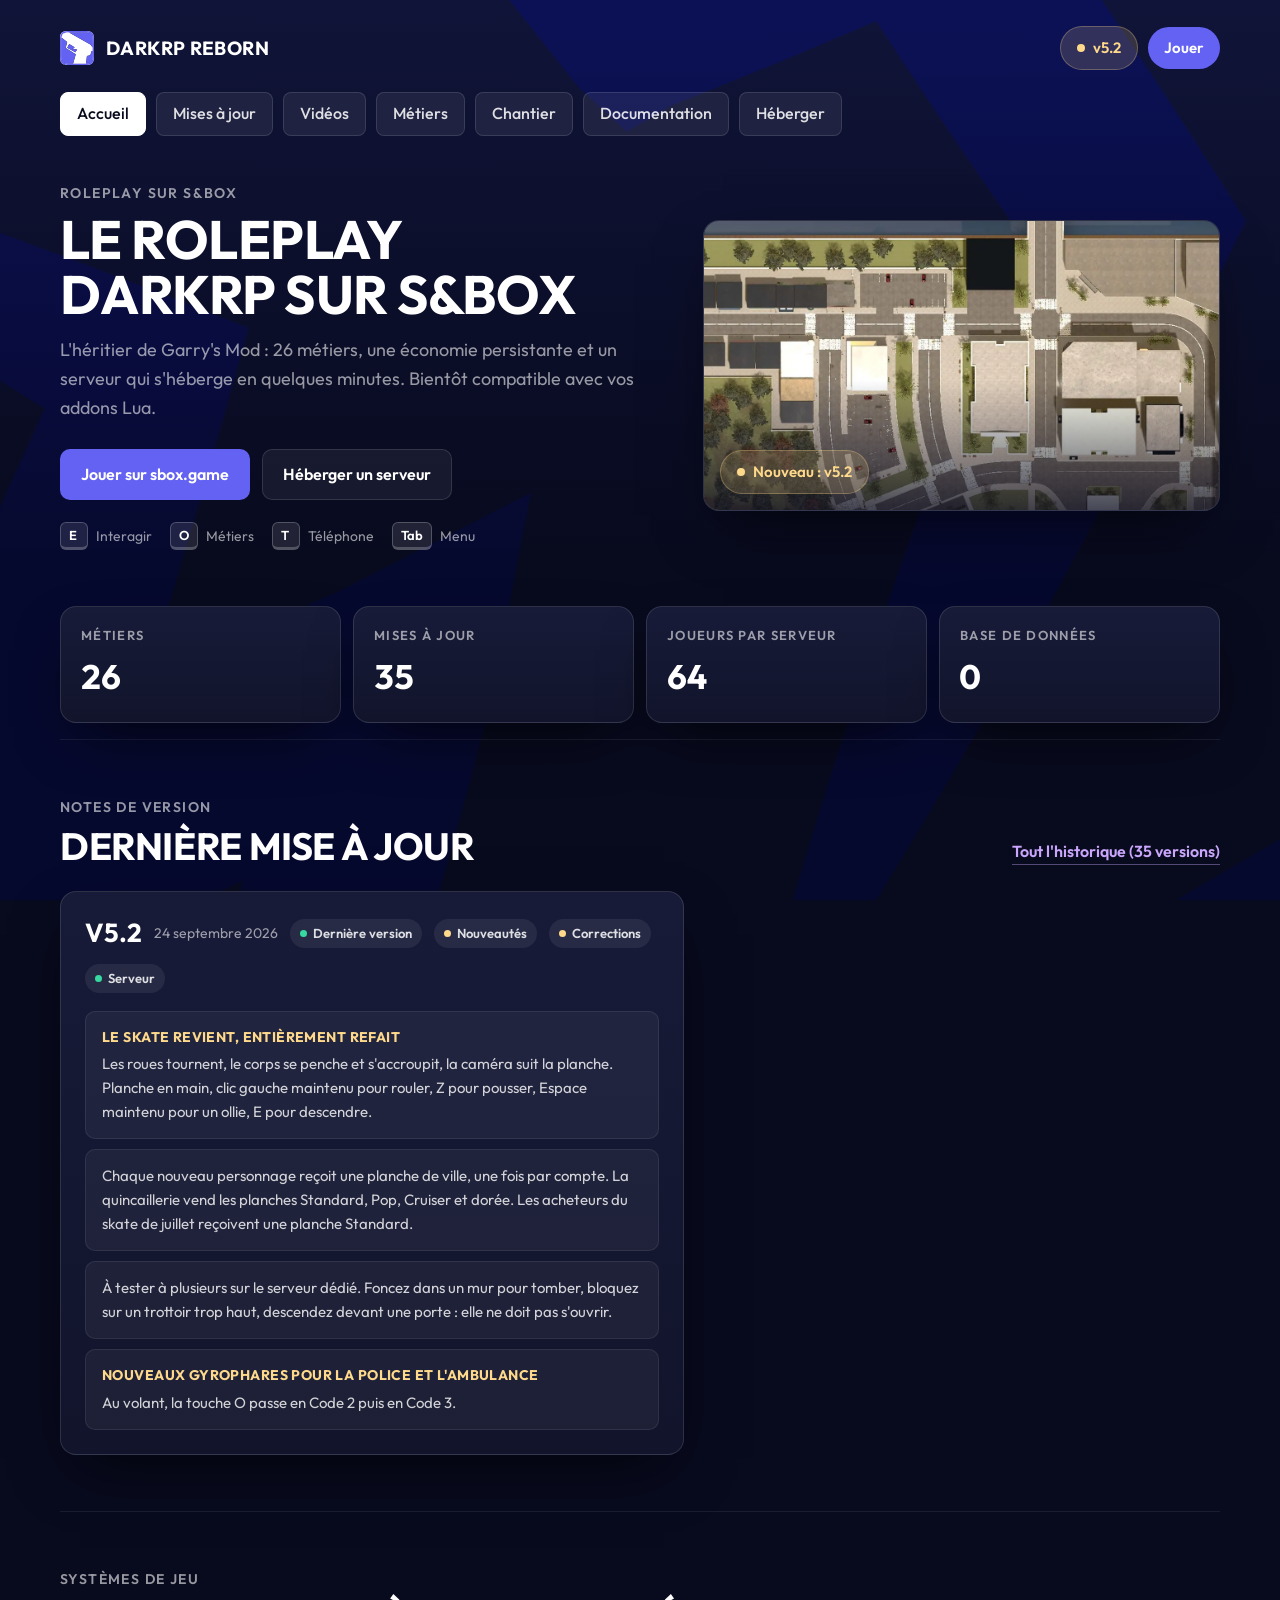
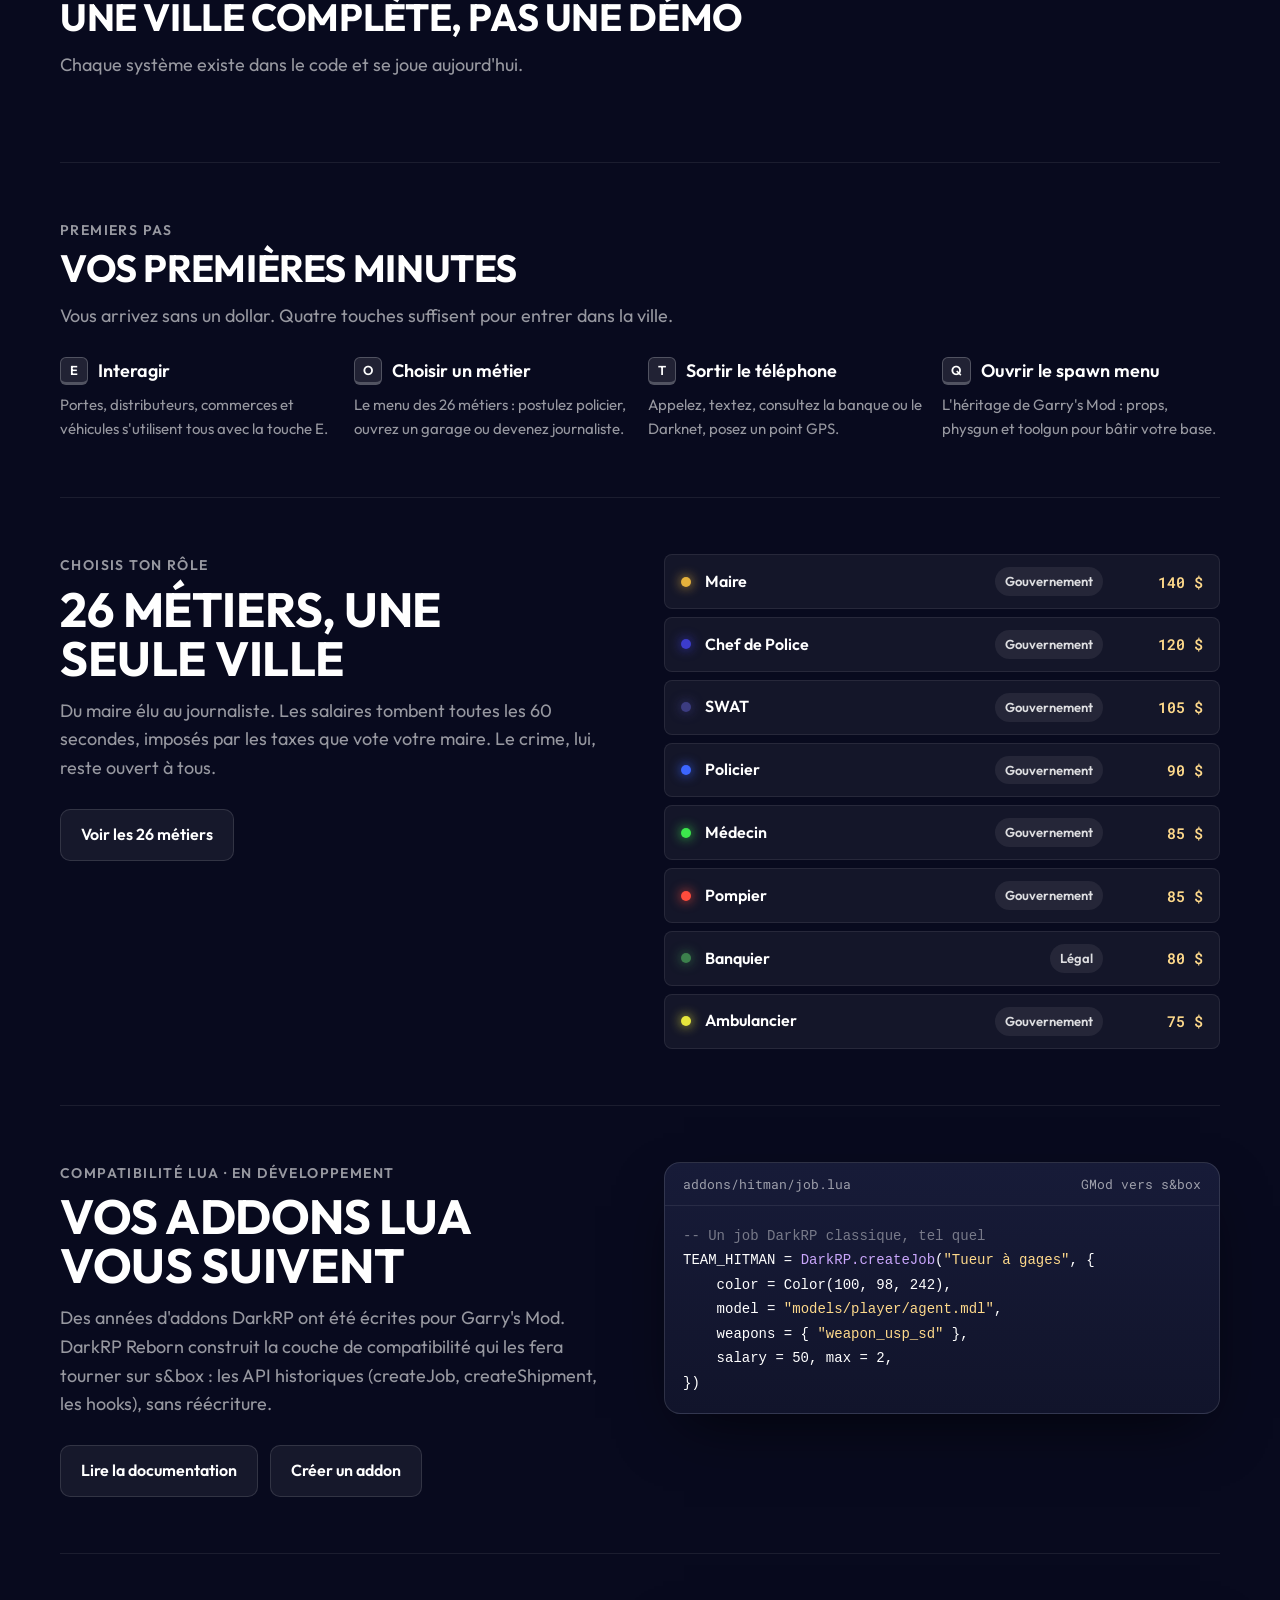
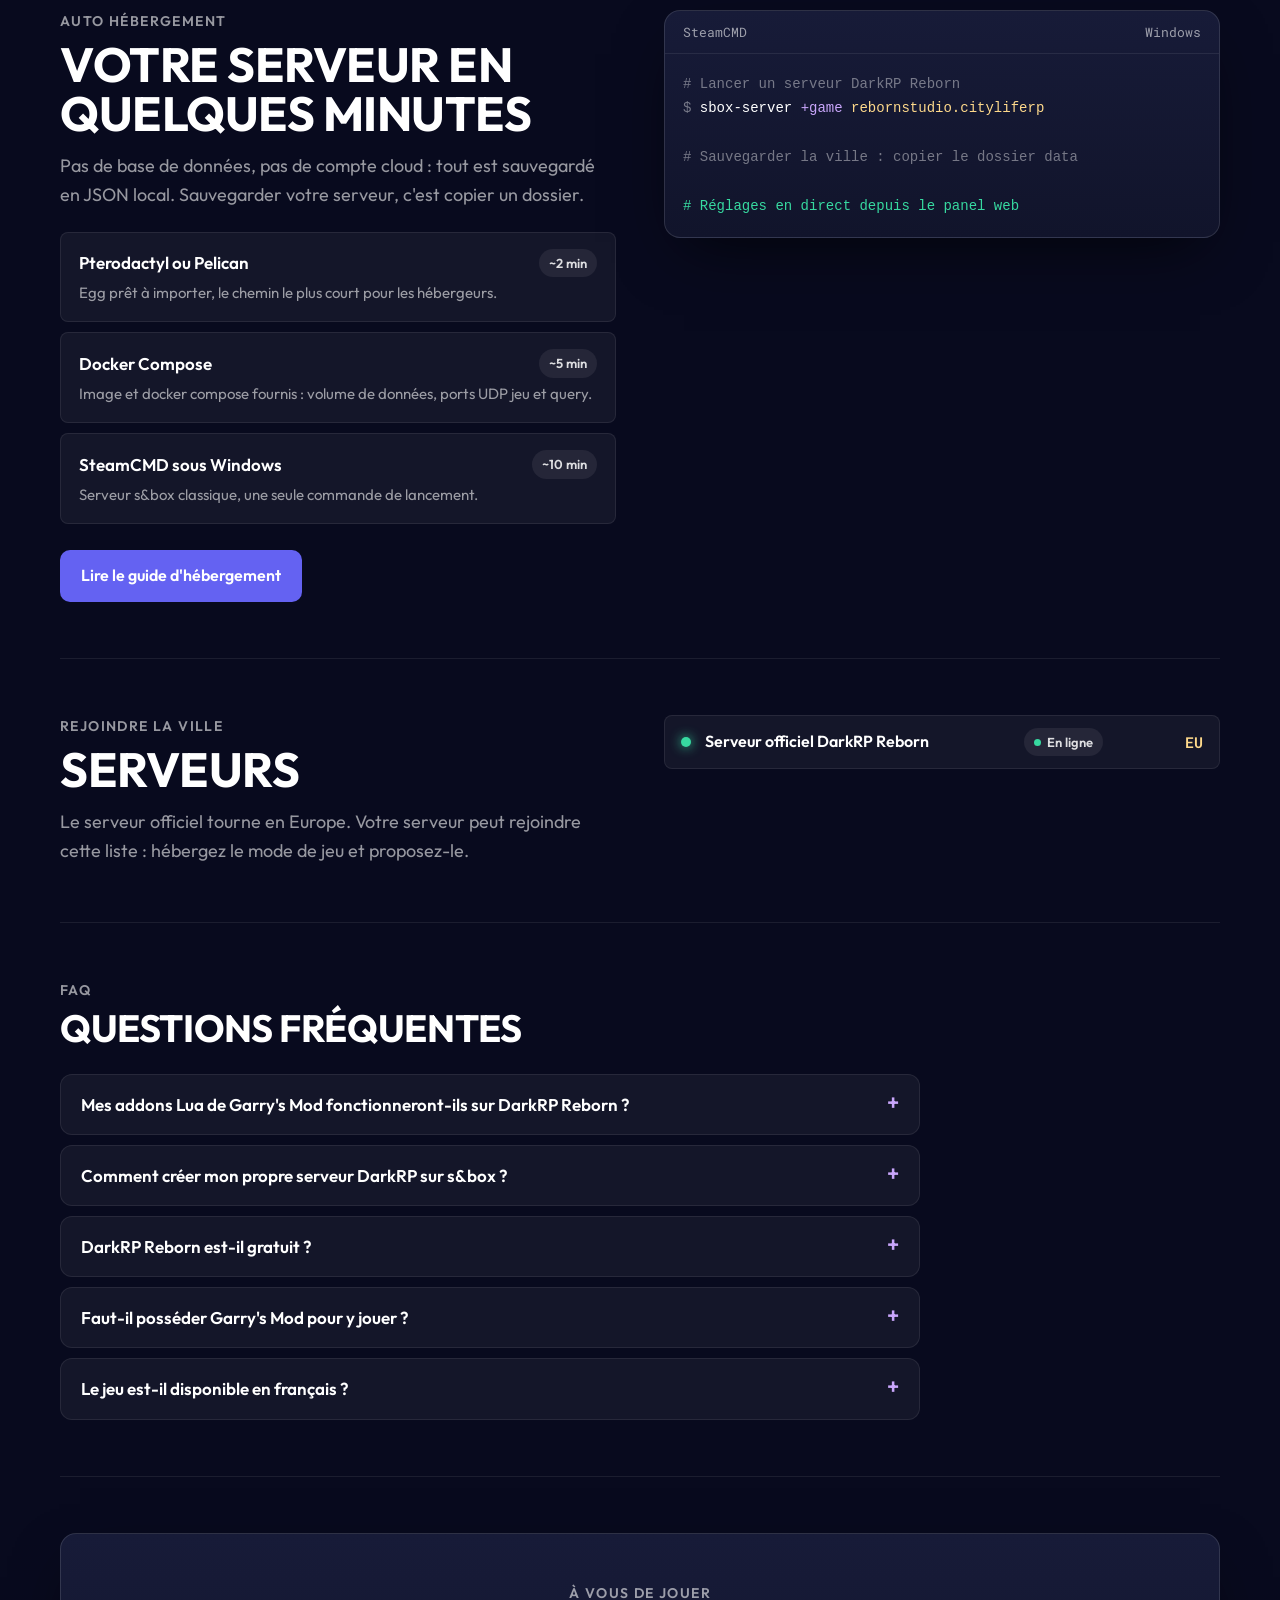
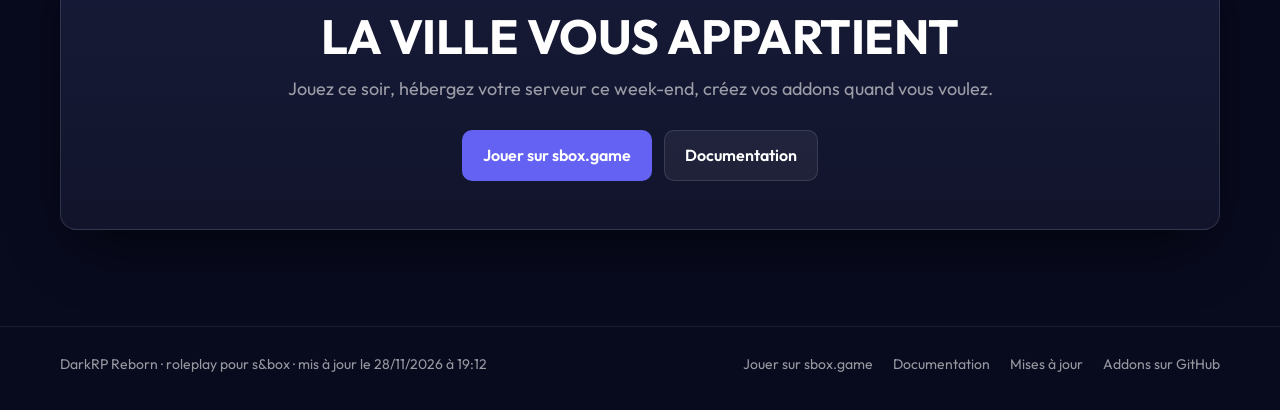
==== commit ebf5b359: "Mise à jour 28/11 19:12" ====
--- a/index.html
+++ b/index.html
@@ -134,7 +134,7 @@
 </main>
 <footer class="foot">
   <div class="wrap">
-    <div>DarkRP Reborn · roleplay pour s&amp;box · mis à jour le 28/11/2026 à 18:12</div>
+    <div>DarkRP Reborn · roleplay pour s&amp;box · mis à jour le 28/11/2026 à 19:12</div>
     <nav aria-label="Liens">
       <a href="https://sbox.game/rebornstudio/cityliferp">Jouer sur sbox.game</a><a href="https://dark-rp-reborn.mintlify.app">Documentation</a><a href="/mises-a-jour/">Mises à jour</a><a href="https://github.com/SaitamaReborn/darkrp-reborn">Addons sur GitHub</a>
     </nav>
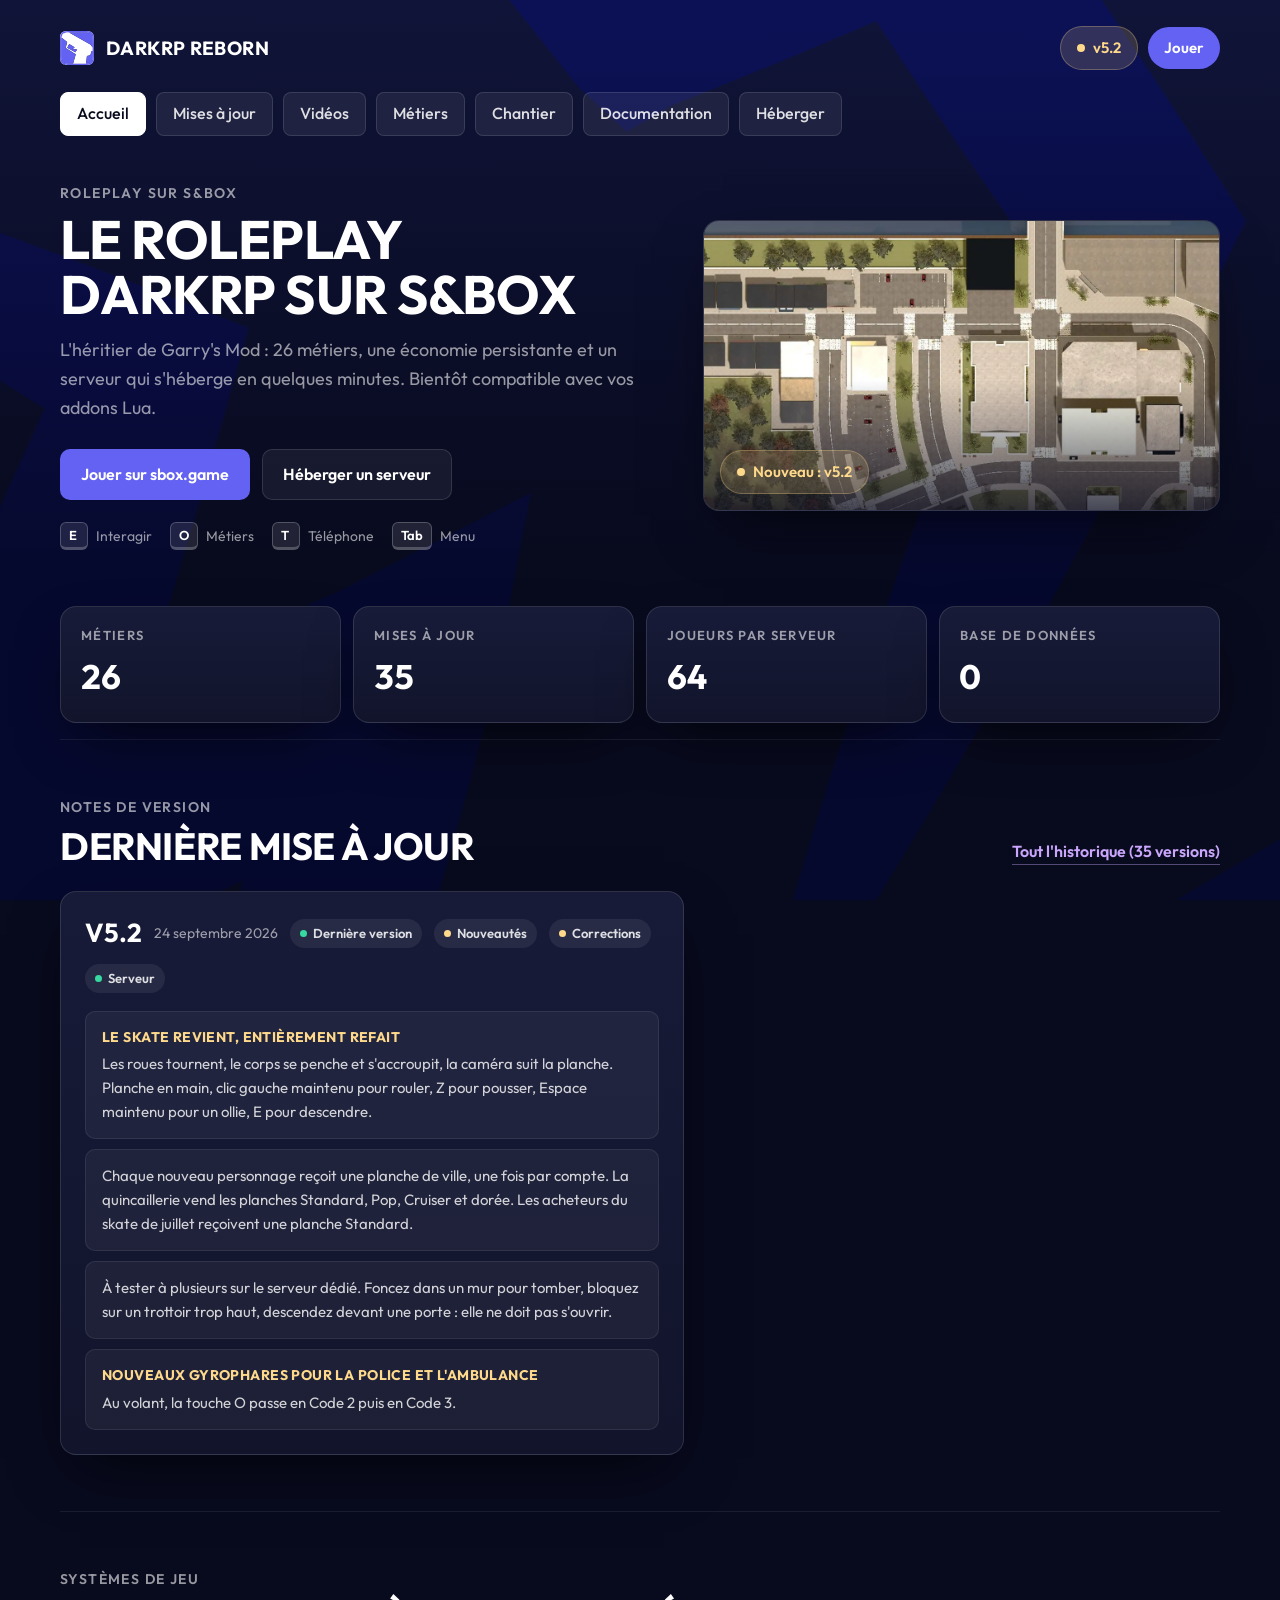
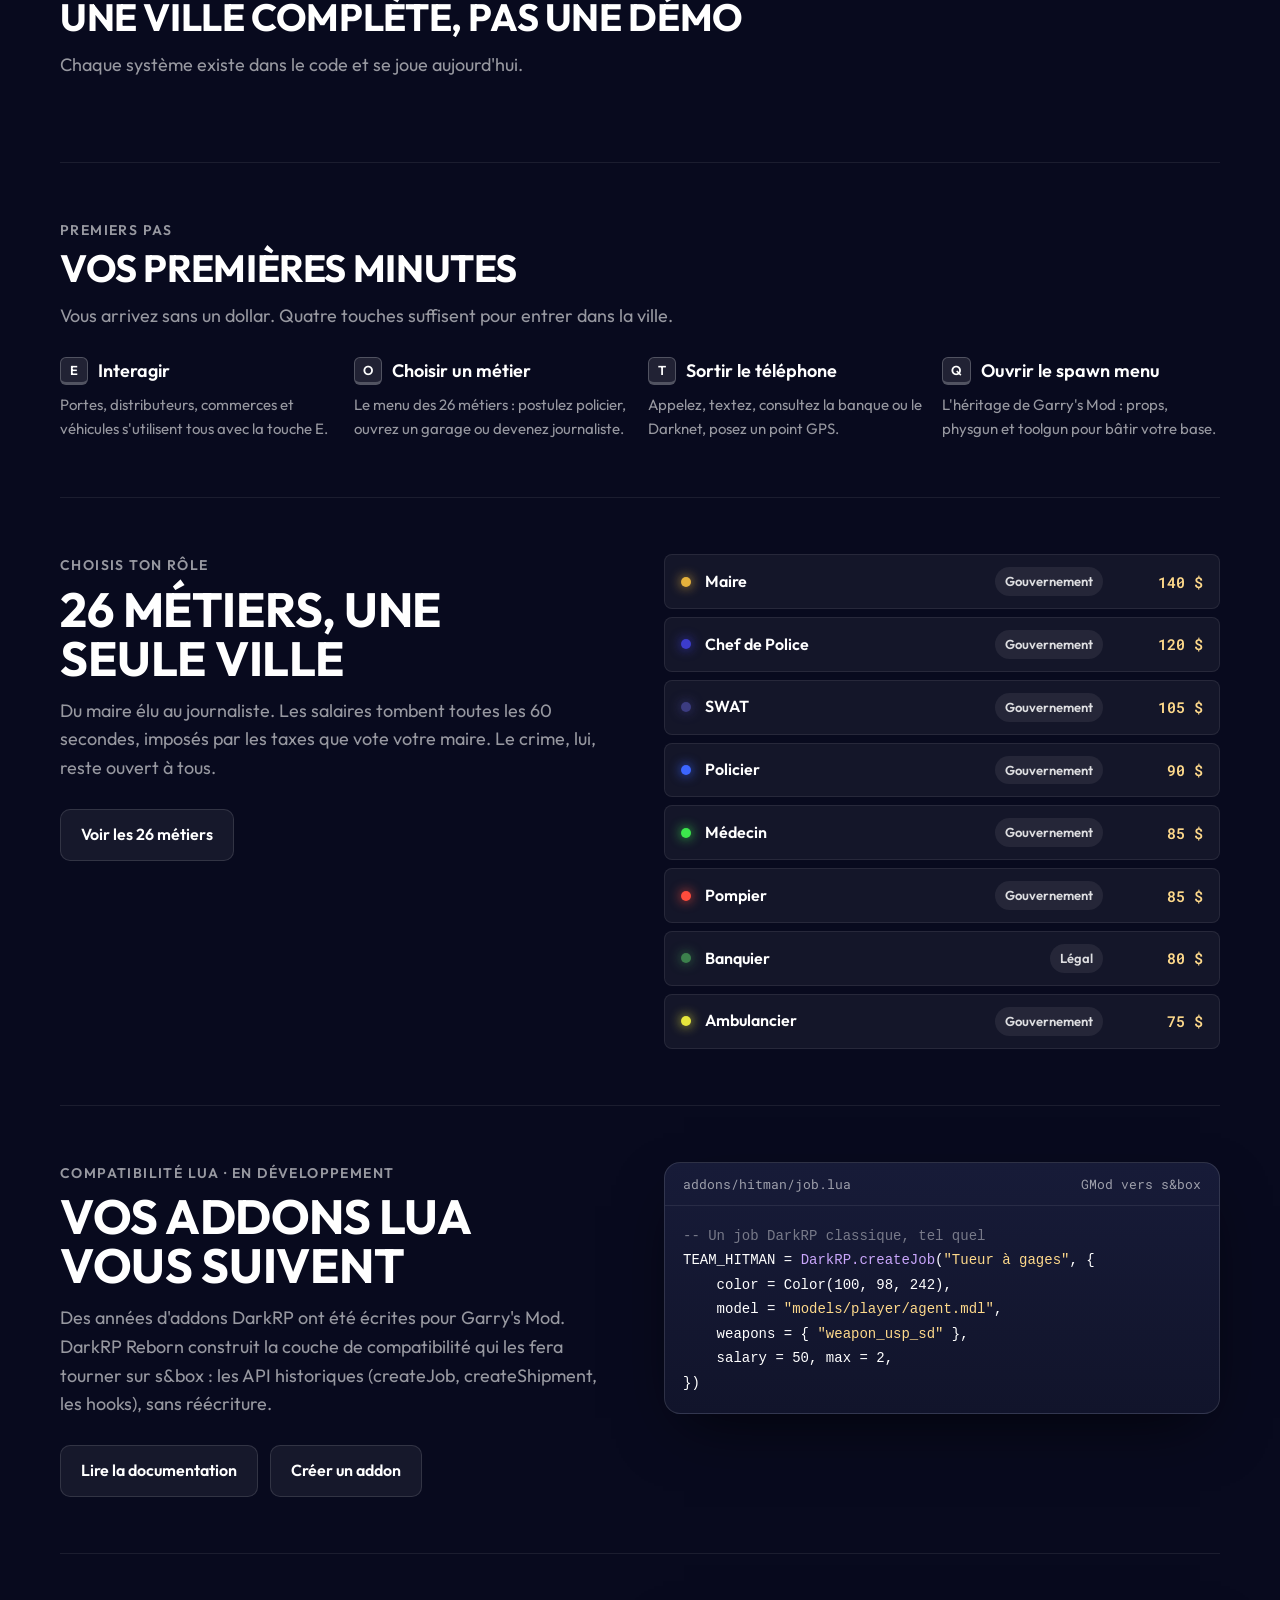
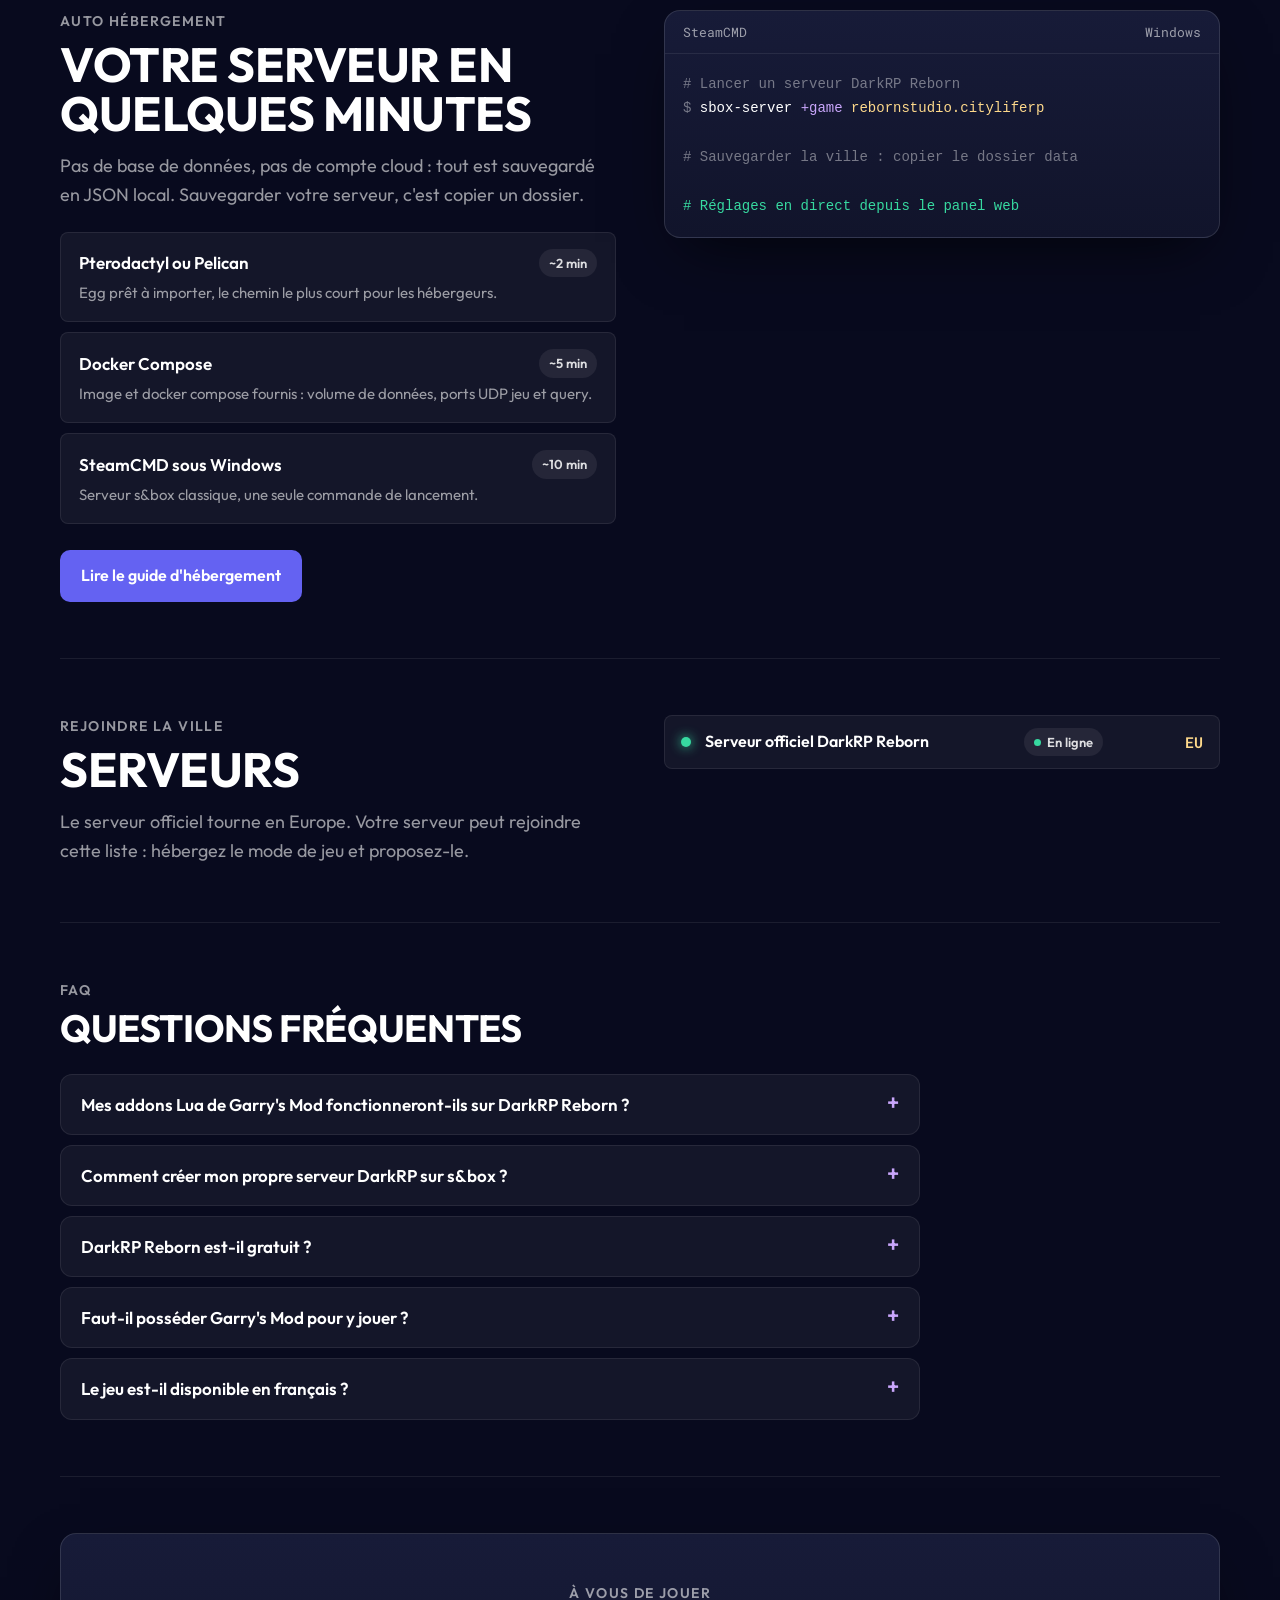
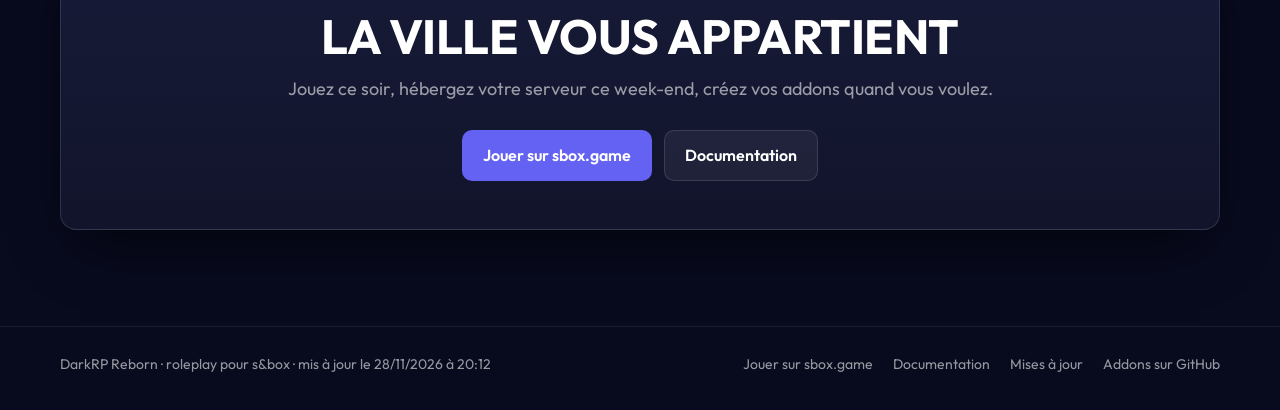
==== commit 1d39ebfb: "Mise à jour 28/11 20:12" ====
--- a/index.html
+++ b/index.html
@@ -134,7 +134,7 @@
 </main>
 <footer class="foot">
   <div class="wrap">
-    <div>DarkRP Reborn · roleplay pour s&amp;box · mis à jour le 28/11/2026 à 19:12</div>
+    <div>DarkRP Reborn · roleplay pour s&amp;box · mis à jour le 28/11/2026 à 20:12</div>
     <nav aria-label="Liens">
       <a href="https://sbox.game/rebornstudio/cityliferp">Jouer sur sbox.game</a><a href="https://dark-rp-reborn.mintlify.app">Documentation</a><a href="/mises-a-jour/">Mises à jour</a><a href="https://github.com/SaitamaReborn/darkrp-reborn">Addons sur GitHub</a>
     </nav>
